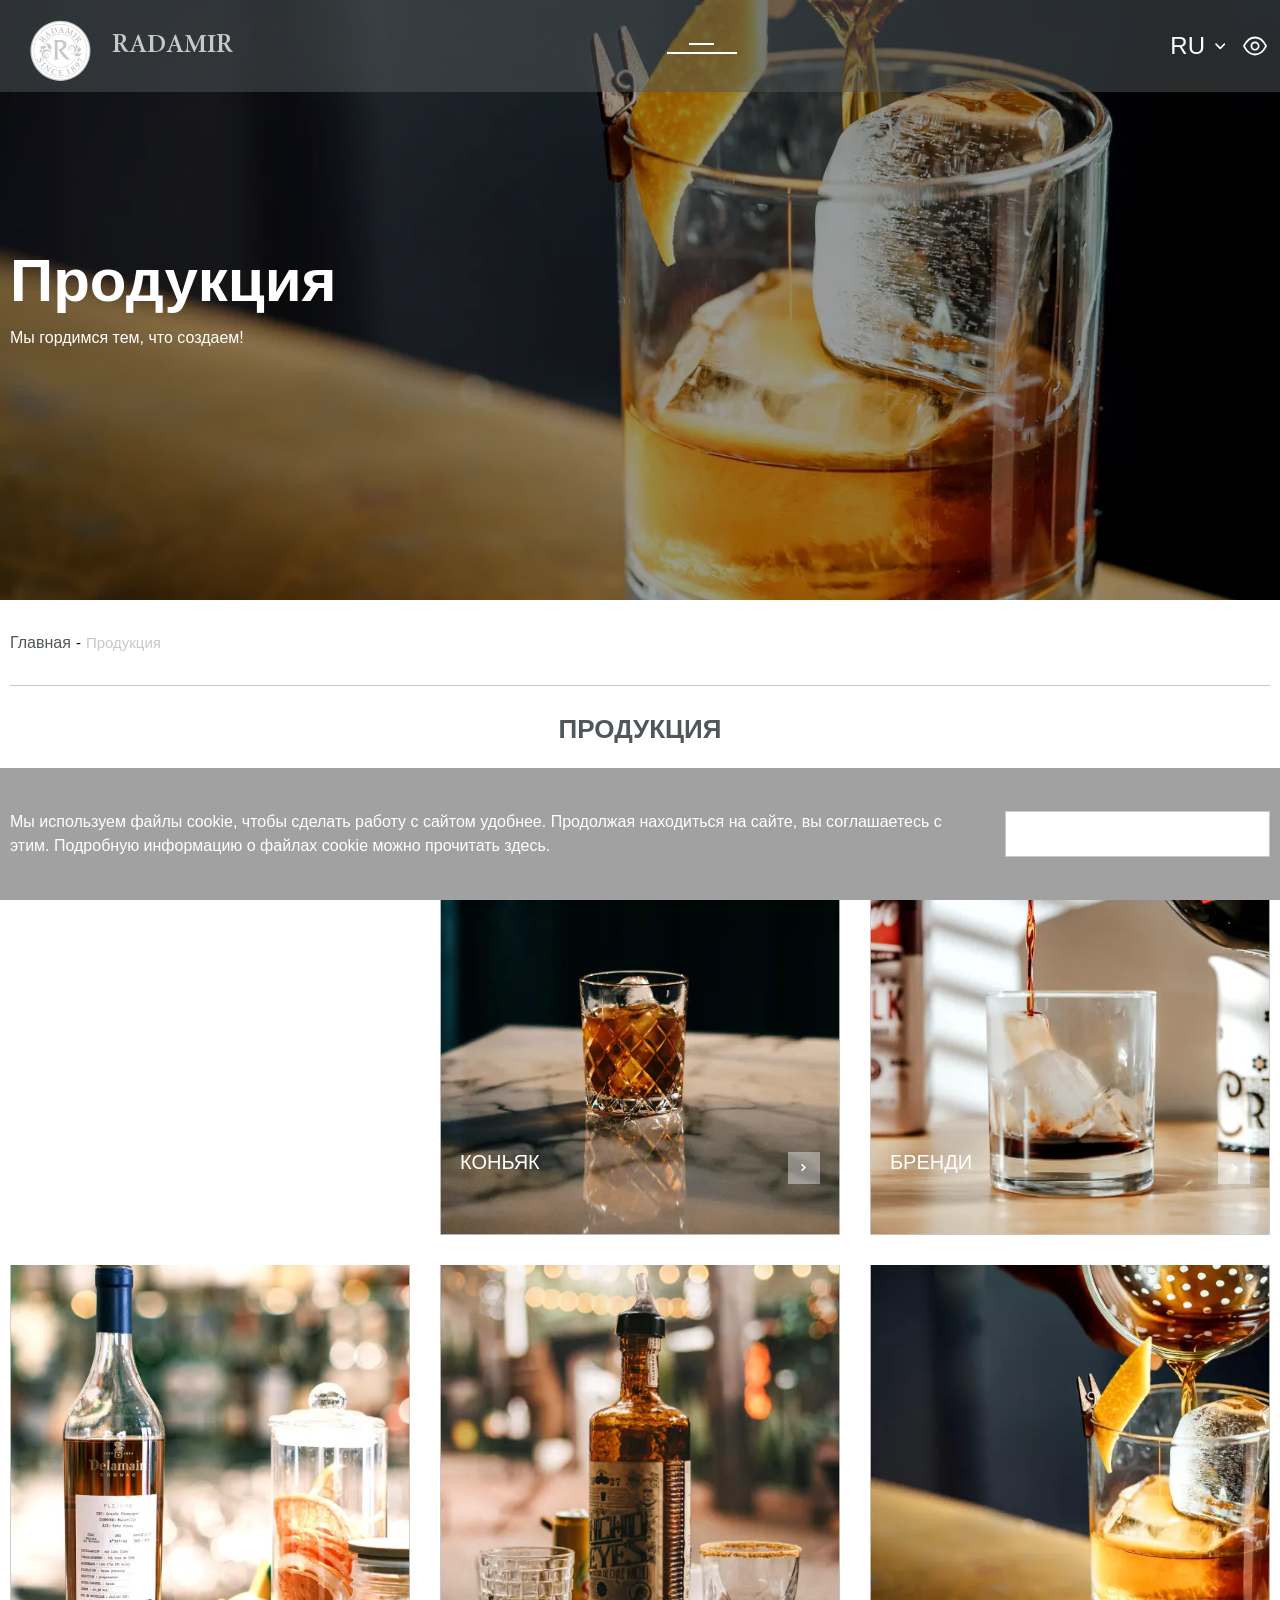
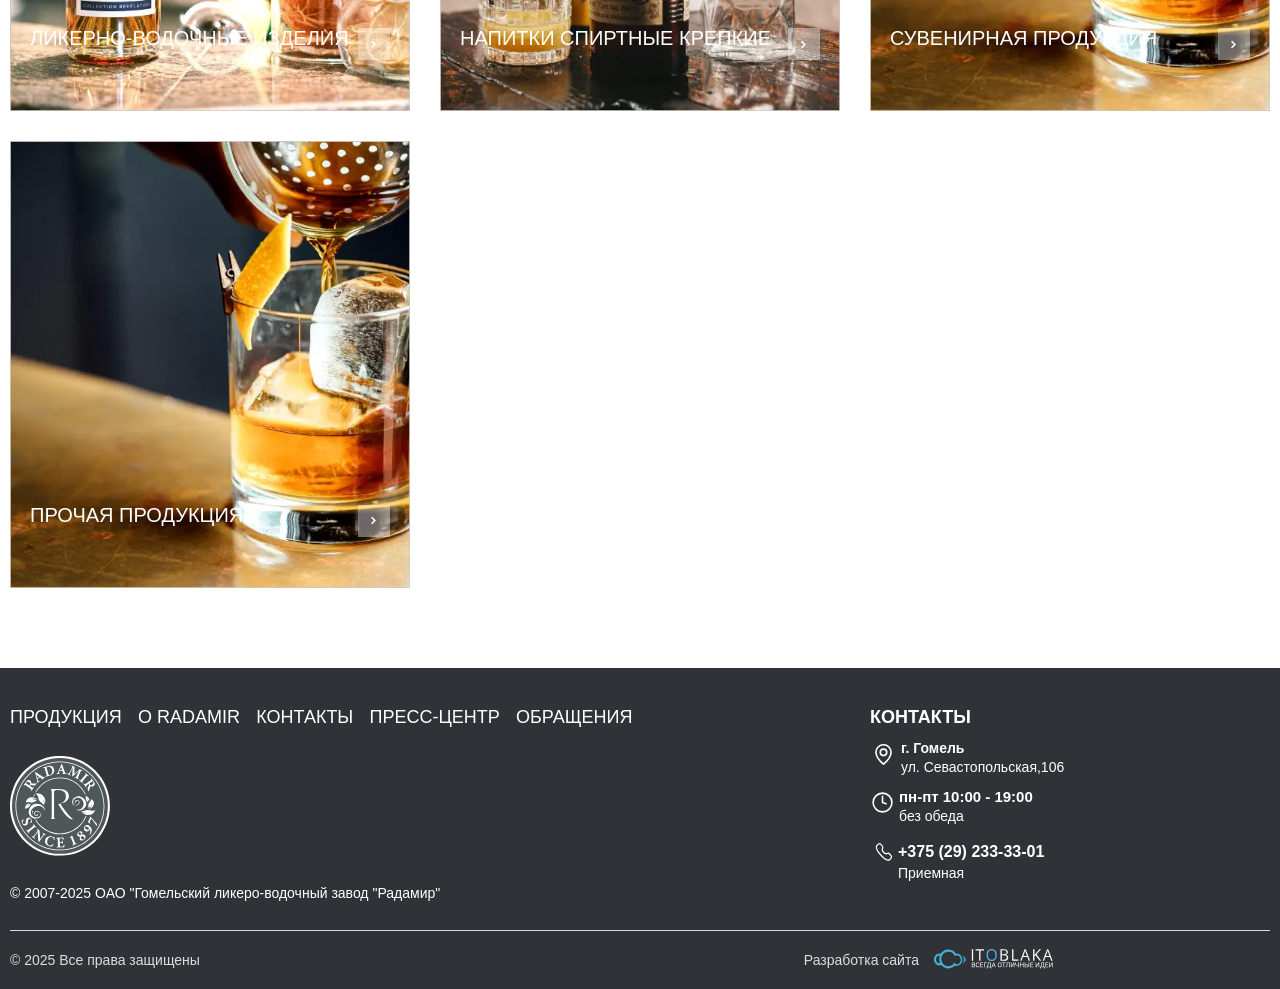
==== production.html @ 6dec623c "addd adadsdsd" ====
<!doctype html>
<html lang="ru">

<head>
	<meta charset="UTF-8">
	<meta name="viewport" content="width=device-width, initial-scale=1.0">
	<!-- favicon -->
	<link rel="apple-touch-icon" sizes="180x180" href="/apple-touch-icon.webp">
	<link rel="manifest" href="/site.webmanifest">
	<!-- <style>body{opacity: 0;}</style> -->
	<link rel="stylesheet" href="css/style.min.css?_v=20250123150027">
	<!-- SEO -->
	<meta name="description" content="">
	<meta name="keywords" content="">
	<meta property="og:type" content="website">
	<meta property="og:url" content="">
	<meta property="og:title" content="">
	<meta property="og:description" content="">
	<meta property="og:image" content="">
	<!-- robots -->
	<!-- <meta name="robots" content="index">
	<meta name="robots" content="index, nofollow">
	<meta name="robots" content="noindex">
	<meta name="robots" content="follow">
	<meta name="robots" content="nofollow">
	<meta name="robots" content="all">
	<meta name="googlebot" content="index">
	<meta name="yandex" content="noindex"> -->

	<title>ITOblaka</title>

</head>


<body>
	<div class="wrapper detail-page">
		<header class="header header_menu-left header_absolute" data-fixed>
			<div class="header__container">
				<div class="header__top">
					<div class="header__logo logo">
						<a class="logo__logo" href="#">
							<img src="img/svg/logo-white.svg" alt="logo">
						</a>
						<div class="logo__slogan">Radamir</div>
					</div>

					<div class="header__menu menu">
						<button type="button" class="menu__icon icon-menu">
							<span></span>
						</button>
					</div>

					<div class="header__control header-control">
						<div class="language">
							<div class="language__head">
								<div class="language__text">RU</div>
								<div class="language__icon">
									<svg>
										<use xlink:href="img/icons/icons.svg#arrowCircled"></use>
									</svg>
								</div>
							</div>
							<div class="language__body">
								<div class="language__list">
									<div class="language__item">
										<div class="language__flag flag_blr"></div>
										<button class="language__text">BY</button>
									</div>
									<div class="language__item">
										<div class="language__flag flag_eng"></div>
										<button class="language__text">ENG</button>
									</div>
								</div>
							</div>
						</div>

						<div class="eye">
							<button class="eye__icon">
								<svg>
									<use xlink:href="img/icons/icons.svg#eye"></use>
								</svg>
							</button>
						</div>
					</div>
				</div>
			</div>
		</header>


		<div class="detail-page__wrapper">
			<section class="preview">
				<div class="preview__bg">
					<img class='preview__img' src="img/generalBanner/generalBanner.webp" alt="page banner">
				</div>
				<div class="preview__container">
					<div class="preview__description">
						<div class="preview__title">
							<h1>Продукция</h1>
						</div>
						<div class="preview__text">
							Мы гордимся тем, что создаем!
						</div>
					</div>
				</div>
			</section>

			<div class="detail-page__container">
				<div class="bread">
					<ul class='bread__list'>
						<li class='bread__item'><a class='bread__link' href="#">Главная</a></li>
						<li class="bread__divider">-</li>
						<li class='bread__item'>Продукция </li>
					</ul>
				</div>
			</div>
		</div>

		<main class="detail-page__main main">
			<div class="main__container">
				<div class="main__inner">
					<!-- page-content -->
					<div class="main__content">
						<!-- Include content-->
						<div class="main__item">
							<section class="block directions">
								<div class="block__container">
									<div class="block__wrapper">
										<div class="block__inner">
											<div class="block__head">
												<h2 class="block__title">Продукция</h2>
												<div class="block__reference reference">
													<a href="#" class="reference__link">
														<p class="reference__text">Смотреть все</p>
														<div class="reference__img">
															<svg class="reference__svg">
																<use xlink:href="img/icons/icons.svg#menuArrow"></use>
															</svg>
														</div>
													</a>
												</div>
											</div>
											<div class="block__body">
												<div class="block__content">
													<!-- Изменяющийся контент -->
													<div class="directions__list">
														<!-- 1 -->
														<div class="directions__cell">
															<div class="directions__item">
																<a href="#" class='hover__link'></a>

																<div class="hover__bg">
																	<div class="hover__overlay"></div>
																	<img src="img/directions/artashat.webp.webp" alt="projects image">
																</div>

																<div class="hover__wrapper">
																	<div class="hover__title">ВОДКА</div>
																	<div class="hover__decorate decorate">
																		<svg class="decorate__svg">
																			<use xlink:href="img/icons/icons.svg#arrow"></use>
																		</svg>
																	</div>
																</div>
															</div>
														</div>
														<!-- 2 -->
														<div class="directions__cell">
															<div class="directions__item">
																<a href="#" class='hover__link'></a>

																<div class="hover__bg">
																	<div class="hover__overlay"></div>
																	<img src="img/directions/directions2.webp" alt="projects image">
																</div>

																<div class="hover__wrapper">
																	<div class="hover__title">КОНЬЯК</div>
																	<div class="hover__decorate decorate">
																		<svg class="decorate__svg">
																			<use xlink:href="img/icons/icons.svg#arrow"></use>
																		</svg>
																	</div>
																</div>
															</div>
														</div>
														<!-- 3 -->
														<div class="directions__cell">
															<div class="directions__item">
																<a href="#" class='hover__link'></a>

																<div class="hover__bg">
																	<div class="hover__overlay"></div>
																	<img src="img/directions/directions3.webp" alt="projects image">
																</div>

																<div class="hover__wrapper">
																	<div class="hover__title">БРЕНДИ</div>
																	<div class="hover__decorate decorate">
																		<svg class="decorate__svg">
																			<use xlink:href="img/icons/icons.svg#arrow"></use>
																		</svg>
																	</div>
																</div>
															</div>
														</div>
														<!-- 4 -->
														<div class="directions__cell">
															<div class="directions__item">
																<a href="#" class='hover__link'></a>

																<div class="hover__bg">
																	<div class="hover__overlay"></div>
																	<img src="img/directions/directions4.webp" alt="projects image">
																</div>

																<div class="hover__wrapper">
																	<div class="hover__title">Ликерно-водочные изделия</div>
																	<div class="hover__decorate decorate">
																		<svg class="decorate__svg">
																			<use xlink:href="img/icons/icons.svg#arrow"></use>
																		</svg>
																	</div>
																</div>
															</div>
														</div>
														<!-- 5 -->
														<div class="directions__cell">
															<div class="directions__item">
																<a href="#" class='hover__link'></a>

																<div class="hover__bg">
																	<div class="hover__overlay"></div>
																	<img src="img/directions/directions5.webp" alt="projects image">
																</div>

																<div class="hover__wrapper">
																	<div class="hover__title">НАПИТКИ СПИРТНЫЕ КРЕПКИЕ</div>
																	<div class="hover__decorate decorate">
																		<svg class="decorate__svg">
																			<use xlink:href="img/icons/icons.svg#arrow"></use>
																		</svg>
																	</div>
																</div>
															</div>
														</div>
														<!-- 6 -->
														<div class="directions__cell">
															<div class="directions__item">
																<a href="#" class='hover__link'></a>

																<div class="hover__bg">
																	<div class="hover__overlay"></div>
																	<img src="img/directions/directions6.webp" alt="projects image">
																</div>

																<div class="hover__wrapper">
																	<div class="hover__title">СУВЕНИРНАЯ ПРОДУКЦИЯ</div>
																	<div class="hover__decorate decorate">
																		<svg class="decorate__svg">
																			<use xlink:href="img/icons/icons.svg#arrow"></use>
																		</svg>
																	</div>
																</div>
															</div>
														</div>
														<!-- 7 -->
														<div class="directions__cell">
															<div class="directions__item">
																<a href="#" class='hover__link'></a>

																<div class="hover__bg">
																	<div class="hover__overlay"></div>
																	<img src="img/directions/directions7.webp" alt="projects image">
																</div>

																<div class="hover__wrapper">
																	<div class="hover__title">ПРОЧАЯ ПРОДУКЦИЯ</div>
																	<div class="hover__decorate decorate">
																		<svg class="decorate__svg">
																			<use xlink:href="img/icons/icons.svg#arrow"></use>
																		</svg>
																	</div>
																</div>
															</div>
														</div>
													</div>

												</div>
											</div>
										</div>

									</div>
								</div>
							</section>

						</div>
					</div>
				</div>
			</div>
		</main>

		<footer class="footer">
			<div class="footer__container">
				<div class="footer__content">
					<div class="footer__top footer-top">
						<div class="footer-top__left footer-left">
							<div class="footer-left__navigation">
								<ul class="navigation__list">
									<li class="navigation__item">
										<a href="#" class="navigation__link">ПРОДУКЦИЯ</a>
									</li>
									<li class="navigation__item">
										<a href="#" class="navigation__link">О RADAMIR</a>
									</li>
									<li class="navigation__item">
										<a href="#" class="navigation__link">КОНТАКТЫ</a>
									</li>
									<li class="navigation__item">
										<a href="#" class="navigation__link">ПРЕСС-ЦЕНТР</a>
									</li>
									<li class="navigation__item">
										<a href="#" class="navigation__link">ОБРАЩЕНИЯ</a>
									</li>
								</ul>
							</div>
							<div class="footer-left__logo">
								<div class="logo">
									<a class="logo__logo" href="#">
										<img src="img/svg/logo-footer.svg" alt="logo">
									</a>
								</div>
							</div>
							<div class="footer-left__description">
								© 2007-2025 ОАО "Гомельский ликеро-водочный завод "Радамир"
							</div>
						</div>
						<div class="footer-top__right footer-right">
							<div class="footer-right__title">КОНТАКТЫ</div>
							<div class="address">
								<div class="address__svg icon-wrap">
									<svg class="svg-location">
										<use xlink:href="img/icons/icons.svg#location"></use>
									</svg>
								</div>
								<div class="address__wrapper">
									<div class="address__city">г. Гомель</div>
									<div class="address__street">
										ул. Севастопольская,106
									</div>
								</div>
							</div>
							<div class=" mode">
								<div class="mode__svg icon-wrap">
									<svg class="svg-time">
										<use xlink:href="img/icons/icons.svg#time"></use>
									</svg>
								</div>
								<div class="mode__wrapper">
									<div class="mode__time">пн-пт 10:00 - 19:00</div>
									<div class="mode__regime">без обеда</div>
								</div>
							</div>
							<div class="contacts">
								<div class="contacts__block">
									<!-- phone -->
									<div class="contacts-phone">
										<div class="contacts-phone__wrapper">
											<div class="contacts-phone__svg">
												<svg class="svg-phone">
													<use xlink:href="img/icons/icons.svg#phone"></use>
												</svg>
											</div>
											<a href="tel:+375292333301" class="contacts-phone__link">+375 (29) 233-33-01</a>
										</div>
										<div class="contacts-phone__text">
											Приемная
										</div>
									</div>

								</div>
							</div>
						</div>
					</div>
					<div class="footer__bottom footer-bottom">
						<div class="footer-bottom__content">
							<div class="footer-bottom__copyright">© 2025 Все права защищены</div>

							<div class="footer-bottom__made made">
								<div class="made__text">Разработка сайта</div>
								<a href="#" class="made__logo">
									<img src="img/svg/logoOblaka.svg" alt="made by ITOblaka">
								</a>
							</div>
						</div>
					</div>
				</div>
			</div>
		</footer>

	</div>

	<div class="cookie-plank ">
		<!-- cookie-plank_alternative для второго варианта куки -->
		<div class="cookie-plank__container">
			<div class="cookie-plank__content">
				<div class="cookie-plank__text text_general">
					Мы используем файлы cookie, чтобы сделать работу с сайтом удобнее. Продолжая находиться на сайте, вы соглашаетесь с этим. Подробную
					информацию о файлах cookie можно прочитать здесь.
				</div>
				<div class="cookie-plank__button">
					<button class="button button_width button_width-inverse" data-cookieBtn>
						Принять
					</button>
				</div>
			</div>
		</div>
	</div>

	<div class="aside-menu">
		<div class="aside-menu__overlay"></div>
		<div class="aside-menu__content scroll-vertical">
			<div class="aside-menu__buttons">
				<div class="logo">
					<a class="logo__logo" href="#">
						<img src="img/svg/logo-white.svg" alt="logo">
						<div class="logo__slogan">Radamir</div>
					</a>
				</div>
				<button class="aside-menu__close" type="button">
					<svg class="svg-arrow-close">
						<use xlink:href="img/icons/icons.svg#close"></use>
					</svg>
				</button>
			</div>
			<nav class="aside-menu__body">
				<ul class="aside-menu__list">
					<!-- about -->
					<li class="aside-menu__item">
						<a href="#" class="aside-menu__link">ПРОДУКЦИЯ</a>
						<div class="aside-menu__svg">
							<svg class="svg-arrow-down">
								<use xlink:href="img/icons/icons.svg#menuArrow"></use>
							</svg>
						</div>

						<div class="aside-menu__drop">
							<div class="aside-menu__body scroll-vertical">
								<!-- button -->
								<button class="mobile-back" type="button">
									<svg class="svg-arrow-back">
										<use xlink:href="img/icons/icons.svg#arrow"></use>
									</svg>
									<span>Назад</span>
								</button>
								<!-- title -->
								<div class="aside-menu__title">
									<a href="#">Каталог</a>
								</div>
								<!-- list -->
								<ul class="aside-menu__list">
									<li class="aside-menu__item">
										<a href="#" class="aside-menu__link">Создание сайтов</a>
									</li>
									<li class="aside-menu__item">
										<a href="#" class="aside-menu__link">Разработка интернет-магазинов</a>
									</li>
									<li class="aside-menu__item">
										<a href="#" class="aside-menu__link">Создание корпоративных сайтов</a>
									</li>
									<li class="aside-menu__item">
										<a href="#" class="aside-menu__link">Создание Landing page</a>
									</li>
									<li class="aside-menu__item">
										<a href="#" class="aside-menu__link">
											Разработка сайтов визиток - максимальное количество
										</a>
									</li>
									<li class="aside-menu__item">
										<a href="#" class="aside-menu__link">Реклама и продвижение</a>
										<div class="aside-menu__svg">
											<svg class="svg-arrow-down">
												<use xlink:href="img/icons/icons.svg#menuArrow"></use>
											</svg>
										</div>
										<!-- drop -->
										<div class="aside-menu__drop">
											<div class="aside-menu__body scroll-vertical">
												<!-- button -->
												<button class="mobile-back" type="button">
													<svg class="svg-arrow-back">
														<use xlink:href="img/icons/icons.svg#arrow"></use>
													</svg>
													<span>Назад</span>
												</button>
												<!-- title -->
												<div class="aside-menu__title">
													<a href="#">Реклама и продвижение</a>
												</div>
												<!-- list -->
												<ul class="aside-menu__list">
													<li class="aside-menu__item">
														<a href="#" class="aside-menu__link">Создание сайтов</a>
													</li>
													<li class="aside-menu__item">
														<a href="#" class="aside-menu__link">Разработка интернет-магазинов</a>
													</li>
													<li class="aside-menu__item">
														<a href="#" class="aside-menu__link">Создание корпоративных сайтов</a>
													</li>
													<li class="aside-menu__item">
														<a href="#" class="aside-menu__link">Создание Landing page</a>
													</li>
													<li class="aside-menu__item">
														<a href="#" class="aside-menu__link">
															Разработка сайтов визиток - максимальное количество
														</a>
													</li>
												</ul>
											</div>
										</div>
									</li>
								</ul>
							</div>
						</div>
					</li>
					<!-- service -->
					<li class="aside-menu__item">
						<a href="#" class="aside-menu__link">О RADAMIR</a>
						<div class="aside-menu__svg">
							<svg class="svg-arrow-down">
								<use xlink:href="img/icons/icons.svg#menuArrow"></use>
							</svg>
						</div>
						<div class="aside-menu__drop">
							<div class="aside-menu__body scroll-vertical">
								<!-- button -->
								<button class="mobile-back" type="button">
									<svg class="svg-arrow-back">
										<use xlink:href="img/icons/icons.svg#arrow"></use>
									</svg>
									<span>Назад</span>
								</button>
								<!-- title -->
								<div class="aside-menu__title">
									<a href="#">Каталог</a>
								</div>
								<!-- list -->
								<ul class="aside-menu__list">
									<li class="aside-menu__item">
										<a href="#" class="aside-menu__link">Создание сайтов</a>
									</li>
									<li class="aside-menu__item">
										<a href="#" class="aside-menu__link">Разработка интернет-магазинов</a>
									</li>
									<li class="aside-menu__item">
										<a href="#" class="aside-menu__link">Создание корпоративных сайтов</a>
									</li>
									<li class="aside-menu__item">
										<a href="#" class="aside-menu__link">Создание Landing page</a>
									</li>
									<li class="aside-menu__item">
										<a href="#" class="aside-menu__link">
											Разработка сайтов визиток - максимальное количество
										</a>
									</li>
									<li class="aside-menu__item">
										<a href="#" class="aside-menu__link">Реклама и продвижение</a>
										<div class="aside-menu__svg">
											<svg class="svg-arrow-down">
												<use xlink:href="img/icons/icons.svg#menuArrow"></use>
											</svg>
										</div>
										<!-- drop -->
										<div class="aside-menu__drop">
											<div class="aside-menu__body scroll-vertical">
												<!-- button -->
												<button class="mobile-back" type="button">
													<svg class="svg-arrow-back">
														<use xlink:href="img/icons/icons.svg#arrow"></use>
													</svg>
													<span>Назад</span>
												</button>
												<!-- title -->
												<div class="aside-menu__title">
													<a href="#">Реклама и продвижение</a>
												</div>
												<!-- list -->
												<ul class="aside-menu__list">
													<li class="aside-menu__item">
														<a href="#" class="aside-menu__link">Создание сайтов</a>
													</li>
													<li class="aside-menu__item">
														<a href="#" class="aside-menu__link">Разработка интернет-магазинов</a>
													</li>
													<li class="aside-menu__item">
														<a href="#" class="aside-menu__link">Создание корпоративных сайтов</a>
													</li>
													<li class="aside-menu__item">
														<a href="#" class="aside-menu__link">Создание Landing page</a>
													</li>
													<li class="aside-menu__item">
														<a href="#" class="aside-menu__link">
															Разработка сайтов визиток - максимальное количество
														</a>
													</li>
												</ul>
											</div>
										</div>
									</li>
								</ul>
							</div>
						</div>
					</li>
					<!-- catalog -->
					<li class="aside-menu__item">
						<a href="#" class="aside-menu__link">КОНТАКТЫ</a>
						<div class="aside-menu__svg">
							<svg class="svg-arrow-down">
								<use xlink:href="img/icons/icons.svg#menuArrow"></use>
							</svg>
						</div>
						<div class="aside-menu__drop">
							<div class="aside-menu__body scroll-vertical">
								<!-- button -->
								<button class="mobile-back" type="button">
									<svg class="svg-arrow-back">
										<use xlink:href="img/icons/icons.svg#arrow"></use>
									</svg>
									<span>Назад</span>
								</button>
								<!-- title -->
								<div class="aside-menu__title">
									<a href="#">Каталог</a>
								</div>
								<!-- list -->
								<ul class="aside-menu__list">
									<li class="aside-menu__item">
										<a href="#" class="aside-menu__link">Создание сайтов</a>
									</li>
									<li class="aside-menu__item">
										<a href="#" class="aside-menu__link">Разработка интернет-магазинов</a>
									</li>
									<li class="aside-menu__item">
										<a href="#" class="aside-menu__link">Создание корпоративных сайтов</a>
									</li>
									<li class="aside-menu__item">
										<a href="#" class="aside-menu__link">Создание Landing page</a>
									</li>
									<li class="aside-menu__item">
										<a href="#" class="aside-menu__link">
											Разработка сайтов визиток - максимальное количество
										</a>
									</li>
									<li class="aside-menu__item">
										<a href="#" class="aside-menu__link">Реклама и продвижение</a>
										<div class="aside-menu__svg">
											<svg class="svg-arrow-down">
												<use xlink:href="img/icons/icons.svg#menuArrow"></use>
											</svg>
										</div>
										<!-- drop -->
										<div class="aside-menu__drop">
											<div class="aside-menu__body scroll-vertical">
												<!-- button -->
												<button class="mobile-back" type="button">
													<svg class="svg-arrow-back">
														<use xlink:href="img/icons/icons.svg#arrow"></use>
													</svg>
													<span>Назад</span>
												</button>
												<!-- title -->
												<div class="aside-menu__title">
													<a href="#">Реклама и продвижение</a>
												</div>
												<!-- list -->
												<ul class="aside-menu__list">
													<li class="aside-menu__item">
														<a href="#" class="aside-menu__link">Создание сайтов</a>
													</li>
													<li class="aside-menu__item">
														<a href="#" class="aside-menu__link">Разработка интернет-магазинов</a>
													</li>
													<li class="aside-menu__item">
														<a href="#" class="aside-menu__link">Создание корпоративных сайтов</a>
													</li>
													<li class="aside-menu__item">
														<a href="#" class="aside-menu__link">Создание Landing page</a>
													</li>
													<li class="aside-menu__item">
														<a href="#" class="aside-menu__link">
															Разработка сайтов визиток - максимальное количество
														</a>
													</li>
												</ul>
											</div>
										</div>
									</li>
								</ul>
							</div>
						</div>
					</li>
					<!-- 4 -->
					<li class="aside-menu__item">
						<a href="#" class="aside-menu__link">ПРЕСС-ЦЕНТР</a>
					</li>
					<!-- 5 -->
					<li class="aside-menu__item">
						<a href="#" class="aside-menu__link">обращения</a>
					</li>

				</ul>
			</nav>
			<div class="header-control">
				<div class="language">
					<div class="language__head">
						<div class="language__text">RU</div>
						<div class="language__icon">
							<svg>
								<use xlink:href="img/icons/icons.svg#arrowCircled"></use>
							</svg>
						</div>
					</div>
					<div class="language__body">
						<div class="language__list">
							<div class="language__item">
								<div class="language__flag flag_blr"></div>
								<button class="language__text">BY</button>
							</div>
							<div class="language__item">
								<div class="language__flag flag_eng"></div>
								<button class="language__text">ENG</button>
							</div>
						</div>
					</div>
				</div>

				<div class="eye">
					<button class="eye__icon">
						<svg>
							<use xlink:href="img/icons/icons.svg#eye"></use>
						</svg>
					</button>
				</div>
			</div>
		</div>
	</div>

	<div class="overlay"></div>

	<div class="dialogs">
		<!-- call popup -->
		<div id="call" aria-hidden="true" class="popup">
			<div class="popup__wrapper">

				<div class="popup__content">
					<!-- button -->
					<div class="popup__buttons">
						<button data-back type="button" class="popup__back">
							<svg class="svg-arrow-back">
								<use xlink:href="img/icons/icons.svg#arrow-back"></use>
							</svg>
						</button>
						<button data-close type="button" class="popup__close">
							<svg class="svg-arrow-close">
								<use xlink:href="img/icons/icons.svg#close"></use>
							</svg>
						</button>
					</div>
					<!-- title -->
					<div class="popup__text">
						<div class="popup__title">
							Заказать звонок
						</div>
					</div>
					<!-- body -->
					<div class="popup__body">
						<form class="form" data-form>
							<!-- Заголовок -->
							<div class="form__title" data-formTitle hidden>
								Заказать звонок
							</div>
							<!-- Подзаголовок -->
							<div class="form__text">
								Оставьте вашу заявку! Наши менеджеры свяжутся с вами в течение 20 минут!
							</div>
							<!-- Список полей -->
							<div class="form__list">
								<!-- Имя -->
								<div class="form__cell" data-formData>
									<label class="form__label" for='name-call'>Ваше имя*</label>
									<input class="form__input" id='name-call' type="text" required data-required data-validate placeholder="Ваше имя">
								</div>
								<!-- Телефон -->
								<div class="form__cell" data-formData>
									<label class="form__label" for='phone-call'>Телефон*</label>
									<input type="text" class="form__input" id='phone-call' data-required='phone' data-validate required placeholder="+375 (00) 000-00-00">
								</div>
							</div>

							<!-- Checkbox -->
							<div class="checkbox" data-formCheckbox>
								<label for="check-call" class="checkbox__label">
									<span class="checkbox__svg">
										<svg class="checked-svg">
											<use xlink:href="img/icons/icons.svg#checked"></use>
										</svg>
									</span>
									<input type="checkbox" id="check-call" class="checkbox__input" data-required data-validate>
								</label>
								<div class="checkbox__text">
									я согласен(а) на
									<a href="#" class="checkbox__link">обработку персональных данных.</a><br>
									Наш сайт защищен с помощью reCAPTCHA и соответствует
									<a class="checkbox__link" rel="nofollow" href="https://policies.google.com/privacy" target="_blank">Политике
										конфиденциальности</a>
									и <a class="checkbox__link" rel="nofollow" href="https://policies.google.com/terms" target="_blank">Условиям
										использования</a>
									Google.
								</div>
							</div>
							<!-- Button -->
							<div class="form__button" data-formBtn>
								<button disabled type="submit" class="button button_colored button_width">
									Отправить
								</button>
							</div>
						</form>
					</div>
				</div>
			</div>
		</div>

		<!-- service popup -->
		<div id="service" aria-hidden="true" class="popup">
			<div class="popup__wrapper">
				<div class="popup__content">
					<!-- button -->
					<div class="popup__buttons">
						<button data-back type="button" class="popup__back">
							<svg class="svg-arrow-back">
								<use xlink:href="img/icons/icons.svg#arrow-back"></use>
							</svg>
						</button>
						<button data-close type="button" class="popup__close">
							<svg class="svg-arrow-close">
								<use xlink:href="img/icons/icons.svg#close"></use>
							</svg>
						</button>
					</div>
					<!-- title -->

					<div class="popup__text">
						<div class="popup__title">Выбрать услугу</div>

					</div>
					<!-- body -->
					<div class="popup__body">
						<form class="form" data-form>
							<!-- Заголовок -->
							<div class="form__title" data-formTitle hidden>
								Выбрать услугу
							</div>
							<!-- Подзаголовок -->
							<div class="form__text">
								Отправьте заявку и через 10 минут мы свяжемся с вами
							</div>
							<!-- Список полей -->
							<div class="form__list">
								<!-- Имя -->
								<div class="form__cell" data-formData>
									<label class="form__label" for="name-service">Ваше имя*</label>
									<input class="form__input" type="text" name="name" id="name-service" data-required data-validate required placeholder="Ваше имя">
								</div>
								<!-- Телефон -->
								<div class="form__cell" data-formData>
									<label class="form__label" for="phone-service">Ваш телефон*</label>
									<input name="phone" id="phone-service" type="tel" class="form__input" data-required='phone' data-validate required placeholder="+375 (00) 000-00-00">
								</div>
								<!-- Select -->
								<div class="form__cell" data-formSelect>
									<label class="form__label" for="select-service">Выбрать услугу*</label>
									<div class="select">
										<div class="select__svg">
											<svg class="svg-arrow-down">
												<use xlink:href="img/icons/icons.svg#menuArrow"></use>
											</svg>
										</div>
										<select class="select__form" name="form-select" id="select-service" required>
											<option value="" hidden>Выберите нужную услугу</option>
											<option value="1">Услуга 1</option>
											<option value="2">Услуга 2</option>
											<option value="3">Услуга 3</option>
										</select>
									</div>
								</div>
							</div>

							<!-- Checkbox -->
							<div class="form__cell checkbox" data-formCheckbox>
								<label for="check-service" class="checkbox__label">
									<span class="checkbox__svg">
										<svg class="checked-svg">
											<use xlink:href="img/icons/icons.svg#checked"></use>
										</svg>
									</span>
									<input type="checkbox" id="check-service" class="checkbox__input" data-required data-validate>
								</label>
								<div class="checkbox__text">
									я согласен(а) на
									<a href="#" class="checkbox__link">обработку персональных данных.</a><br>
									Наш сайт защищен с помощью reCAPTCHA и соответствует
									<a class="checkbox__link" rel="nofollow" href="https://policies.google.com/privacy" target="_blank">Политике
										конфиденциальности</a>

									и <a class="checkbox__link" rel="nofollow" href="https://policies.google.com/terms" target="_blank">Условиям
										использования</a>
									Google.
								</div>
							</div>
							<!-- Button -->
							<div class="form__button" data-formBtn>
								<button disabled="" type="submit" class="button button_colored button_width">
									Выбрать
								</button>
							</div>
						</form>
					</div>
				</div>
			</div>
		</div>

		<div id="product" aria-hidden="true" class="popup">
			<div class="popup__wrapper">
				<div class="popup__content">
					<!-- button -->
					<div class="popup__buttons">
						<button data-back type="button" class="popup__back">
							<svg class="svg-arrow-back">
								<use xlink:href="img/icons/icons.svg#arrow-back"></use>
							</svg>
						</button>
						<button data-close type="button" class="popup__close">
							<svg class="svg-arrow-close">
								<use xlink:href="img/icons/icons.svg#close"></use>
							</svg>
						</button>
					</div>
					<!-- title -->

					<div class="popup__text">
						<div class="popup__title">Купить в 1 клик</div>
					</div>
					<!-- body -->
					<div class="popup__body">
						<form class="form" data-form>
							<!-- Заголовок -->
							<div class="form__title" data-formTitle hidden>
								Выбрать услугу
							</div>
							<!-- Подзаголовок -->
							<div class="form__text">
								Заполните форму и мы свяжемся с вами в течение 20 минут.
							</div>
							<!-- Список полей -->
							<div class="form__list">
								<!-- Имя -->
								<div class="form__cell" data-formData>
									<label class="form__label" for="name-product">Ваше имя*</label>
									<input class="form__input" type="text" name="name" id="name-product" data-required data-validate required placeholder="Ваше имя">
								</div>
								<!-- Телефон -->
								<div class="form__cell" data-formData>
									<label class="form__label" for="phone-product">Ваш телефон*</label>
									<input name="phone" id="phone-product" type="tel" class="form__input" data-required='phone' data-validate required placeholder="+375 (00) 000-00-00">
								</div>
								<!-- Select -->
								<div class="form__cell" data-formSelect>
									<label class="form__label" for="select-product">Товар*</label>
									<div class="select">
										<div class="select__svg">
											<svg class="svg-arrow-down">
												<use xlink:href="img/icons/icons.svg#menuArrow"></use>
											</svg>
										</div>
										<select class="select__form" name="form-select" id="select-product" required>
											<option value="" hidden>Выберите нужный товар</option>
											<option value="1">Товар 1</option>
											<option value="2">Товар 2</option>
											<option value="3">Товар 3</option>
										</select>
									</div>
								</div>
							</div>

							<!-- Checkbox -->
							<div class="form__cell checkbox" data-formCheckbox>
								<label for="check-product" class="checkbox__label">
									<span class="checkbox__svg">
										<svg class="checked-svg">
											<use xlink:href="img/icons/icons.svg#checked"></use>
										</svg>
									</span>
									<input type="checkbox" id="check-product" class="checkbox__input" data-required data-validate>
								</label>
								<div class="checkbox__text">
									я согласен(а) на
									<a href="#" class="checkbox__link">обработку персональных данных.</a><br>
									Наш сайт защищен с помощью reCAPTCHA и соответствует
									<a class="checkbox__link" rel="nofollow" href="https://policies.google.com/privacy" target="_blank">Политике
										конфиденциальности</a>

									и <a class="checkbox__link" rel="nofollow" href="https://policies.google.com/terms" target="_blank">Условиям
										использования</a>
									Google.
								</div>
							</div>
							<!-- Button -->
							<div class="form__button" data-formBtn>
								<button disabled="" type="submit" class="button button_colored button_width">
									Выбрать
								</button>
							</div>
						</form>
					</div>
				</div>
			</div>
		</div>

		<!-- message popup -->
		<div id="message" aria-hidden="true" class="popup">
			<div class="popup__wrapper">
				<div class="popup__content">
					<!-- button -->
					<div class="popup__buttons">
						<button data-back type="button" class="popup__back">
							<svg class="svg-arrow-back">
								<use xlink:href="img/icons/icons.svg#arrow-back"></use>
							</svg>
						</button>
						<button data-close type="button" class="popup__close">
							<svg class="svg-arrow-close">
								<use xlink:href="img/icons/icons.svg#close"></use>
							</svg>
						</button>
					</div>
					<!-- title -->
					<div class="popup__text">
						<div class="popup__title">Задать вопрос</div>
					</div>

					<!-- body -->
					<div class="popup__body">
						<form class="form" data-form>
							<!-- Заголовок -->
							<div class="form__title" data-formTitle hidden>
								Задать вопрос
							</div>
							<!-- Подзаголовок -->
							<div class="form__text">
								Отправьте нам свой вопрос и мы ответим Вам, в кратчайшие сроки.
							</div>
							<!-- Список полей -->
							<div class="form__list">
								<!-- Имя -->
								<div class="form__cell" data-formData>
									<label class="form__label" for="name-message">Ваше имя*</label>
									<input class="form__input" type="text" name="name" id="name-message" data-required data-validate required placeholder="Ваше имя">
								</div>
								<!-- Телефон -->
								<div class="form__cell" data-formData>
									<label class="form__label" for="phone-message">Ваш телефон*</label>
									<input name="phone" id="phone-message" type="tel" class="form__input" data-required='phone' data-validate required="" placeholder="+375 (00) 000-00-00">
								</div>
								<!-- Email -->
								<div class="form__cell" data-formData>
									<label for="emeil-message">Ваш e-mail*</label>
									<input name="email" id="emeil-message" type="email" class="form__input" data-required='email' data-validate required placeholder="example@mail.org">
								</div>
								<!-- textarea -->
								<div class="form__cell" data-textArea>
									<label for='textarea-message'>Текст сообщения</label>
									<textarea rows="5" spellcheck="true" id="textarea-message" required></textarea>
								</div>
							</div>

							<!-- Checkbox -->
							<div class="form__cell checkbox" data-formCheckbox>
								<label for="check-message" class="checkbox__label">
									<span class="checkbox__svg">
										<svg class="checked-svg">
											<use xlink:href="img/icons/icons.svg#checked"></use>
										</svg>
									</span>
									<input type="checkbox" id="check-message" class="checkbox__input" data-required data-validate>
								</label>
								<div class="checkbox__text">
									я согласен(а) на
									<a href="#" class="checkbox__link">обработку персональных данных.</a><br>
									Наш сайт защищен с помощью reCAPTCHA и соответствует
									<a class="checkbox__link" rel="nofollow" href="https://policies.google.com/privacy" target="_blank">Политике
										конфиденциальности</a>

									и <a class="checkbox__link" rel="nofollow" href="https://policies.google.com/terms" target="_blank">Условиям
										использования</a>
									Google.
								</div>
							</div>
							<!-- Button -->
							<div class="form__button" data-formBtn>
								<button disabled type="submit" class="button button_colored button_width">
									Отправить
								</button>
							</div>
						</form>
					</div>
				</div>
			</div>
		</div>

		<!-- resume popup -->
		<div id="resume" aria-hidden="true" class="popup">
			<div class="popup__wrapper">
				<div class="popup__content">
					<!-- button -->
					<div class="popup__buttons">
						<button data-back type="button" class="popup__back">
							<svg class="svg-arrow-back">
								<use xlink:href="img/icons/icons.svg#arrow-back"></use>
							</svg>
						</button>
						<button data-close type="button" class="popup__close">
							<svg class="svg-arrow-close">
								<use xlink:href="img/icons/icons.svg#close"></use>
							</svg>
						</button>
					</div>
					<!-- title -->
					<div class="popup__text">
						<div class="popup__title">Отправить резюме</div>
					</div>
					<!-- body -->
					<div class="popup__body">
						<form class="form" data-form>
							<!-- Заголовок -->
							<div class="form__title" data-formTitle hidden>
								Отправить резюме
							</div>

							<!-- Список полей -->
							<div class="form__list">
								<!-- Имя -->
								<div class="form__cell" data-formData>
									<label class="form__label" for="name-resume">Ваше имя и фамилия*</label>
									<input class="form__input" type="text" name="name" id="name-resume" data-required data-validate required placeholder="Ваше имя">
								</div>
								<!-- Должность  -->
								<div class="form__cell" data-formData>
									<label class="form__label" for="position-resume">Желаемая должность*</label>
									<input class="form__input" type="text" name="name" id="position-resume" data-required data-validate required placeholder="Frontend Developer">
								</div>
								<!-- Резюме -->
								<div class="form__cell" data-formFile>
									<label for='file-resume'>Ваше резюме</label>
									<input type="file" name="file" id="file-resume" class="upload" data-required data-validate required>
									<div class="upload__wrapper">
										<button type="button" class="upload__button">
											<svg class='upload__svg'>
												<use xlink:href="img/icons/icons.svg#clip"></use>
											</svg>
											Прикрепить файл
											<span class="upload__name"></span>
										</button>
									</div>
								</div>
								<!-- Email -->
								<div class="form__cell" data-formData>
									<label for="emeil-resume">Ваш e-mail*</label>
									<input name="email" id="emeil-resume" type="email" class="form__input" data-required='email' data-validate required placeholder="example@mail.org">
								</div>
								<!-- Телефон -->
								<div class="form__cell" data-formData>
									<label class="form__label" for="phone-resume">Ваш телефон*</label>
									<input name="phone" id="phone-resume" type="tel" class="form__input" data-required='phone' data-validate required placeholder="+375 (00) 000-00-00">
								</div>

								<!-- textarea -->
								<div class="form__cell" data-textArea>
									<label for='textarea-resume'>Сопроводительное письмо</label>
									<textarea rows="5" spellcheck="true" id="textarea-resume" required></textarea>
								</div>
							</div>

							<!-- Checkbox -->
							<div class="form__cell checkbox" data-formCheckbox>
								<label for="check-resume" class="checkbox__label">
									<span class="checkbox__svg">
										<svg class="checked-svg">
											<use xlink:href="img/icons/icons.svg#checked"></use>
										</svg>
									</span>
									<input type="checkbox" id="check-resume" class="checkbox__input" data-required data-validate>
								</label>
								<div class="checkbox__text">
									я согласен(а) на
									<a href="#" class="checkbox__link">обработку персональных данных.</a><br>
									Наш сайт защищен с помощью reCAPTCHA и соответствует
									<a class="checkbox__link" rel="nofollow" href="https://policies.google.com/privacy" target="_blank">Политике
										конфиденциальности</a>

									и <a class="checkbox__link" rel="nofollow" href="https://policies.google.com/terms" target="_blank">Условиям
										использования</a>
									Google.
								</div>
							</div>
							<!-- Button -->
							<div class="form__button" data-formBtn>
								<button disabled type="submit" class="button button_colored button_width">
									Отправить
								</button>
							</div>
						</form>
					</div>
				</div>
			</div>
		</div>

		<!-- current resume popup -->
		<div id="current-resume" aria-hidden="true" class="popup">
			<div class="popup__wrapper">
				<div class="popup__content">
					<!-- button -->
					<div class="popup__buttons">
						<button data-back type="button" class="popup__back">
							<svg class="svg-arrow-back">
								<use xlink:href="img/icons/icons.svg#arrow-back"></use>
							</svg>
						</button>
						<button data-close type="button" class="popup__close">
							<svg class="svg-arrow-close">
								<use xlink:href="img/icons/icons.svg#close"></use>
							</svg>
						</button>
					</div>
					<!-- title -->
					<div class="popup__text">
						<div class="popup__title">Отправить резюме</div>
					</div>
					<!-- body -->
					<div class="popup__body">
						<form class="form" data-form>
							<!-- Заголовок -->
							<div class="form__title" data-formTitle hidden>
								Отправить резюме
							</div>

							<!-- Список полей -->
							<div class="form__list">
								<!-- Имя -->
								<div class="form__cell" data-formData>
									<label class="form__label" for="name-current-resume">Ваше имя и фамилия*</label>
									<input class="form__input" type="text" name="name" id="name-current-resume" data-required data-validate required placeholder="Ваше имя">
								</div>
								<!-- Должность  -->
								<div class="form__cell" data-formData>
									<label class="form__label" for="position-current-resume">Должность</label>
									<input class="form__input" type="text" name="position" id="position-current-resume" required placeholder="Frontend Developer">
								</div>
								<!-- Резюме -->
								<div class="form__cell" data-formFile>
									<label for='file-current-resume'>Ваше резюме</label>
									<input type="file" name="file" id="file-current-resume" class="upload" required>
									<div class="upload__wrapper">
										<button type="button" class="upload__button">
											<svg class='upload__svg'>
												<use xlink:href="img/icons/icons.svg#clip"></use>
											</svg>
											Прикрепить файл
											<span class="upload__name"></span>
										</button>
									</div>
								</div>
								<!-- Email -->
								<div class="form__cell" data-formData>
									<label for="emeil-current-resume">Ваш e-mail*</label>
									<input name="email" id="emeil-current-resume" type="email" class="form__input" data-required='email' data-validate required placeholder="example@mail.org">
								</div>
								<!-- Телефон -->
								<div class="form__cell" data-formData>
									<label class="form__label" for="phone-current-resume">Ваш телефон*</label>
									<input name="phone" id="phone-current-resume" type="tel" class="form__input" data-required='phone' data-validate required placeholder="+375 (00) 000-00-00">
								</div>

								<!-- textarea -->
								<div class="form__cell" data-textArea>
									<label for='textarea-current-resume'>Сопроводительное письмо</label>
									<textarea rows="5" spellcheck="true" id="textarea-current-resume" required></textarea>
								</div>
							</div>

							<!-- Checkbox -->
							<div class="form__cell checkbox" data-formCheckbox>
								<label for="check-current-resume" class="checkbox__label">
									<span class="checkbox__svg">
										<svg class="checked-svg">
											<use xlink:href="img/icons/icons.svg#checked"></use>
										</svg>
									</span>
									<input type="checkbox" id="check-current-resume" class="checkbox__input" data-required data-validate>
								</label>
								<div class="checkbox__text">
									я согласен(а) на
									<a href="#" class="checkbox__link">обработку персональных данных.</a><br>
									Наш сайт защищен с помощью reCAPTCHA и соответствует
									<a class="checkbox__link" rel="nofollow" href="https://policies.google.com/privacy" target="_blank">Политике
										конфиденциальности</a>

									и <a class="checkbox__link" rel="nofollow" href="https://policies.google.com/terms" target="_blank">Условиям
										использования</a>
									Google.
								</div>
							</div>
							<!-- Button -->
							<div class="form__button" data-formBtn>
								<button disabled type="submit" class="button button_colored button_width">
									Отправить
								</button>
							</div>
						</form>
					</div>
				</div>
			</div>
		</div>

		<!-- Thank -->
		<div id="thank" aria-hidden="true" class="popup">
			<div class="popup__wrapper">
				<div class="popup__content">
					<!-- button -->
					<div class="popup__buttons">
						<button data-back type="button" class="popup__back">
							<svg class="svg-arrow-back">
								<use xlink:href="img/icons/icons.svg#arrow-back"></use>
							</svg>
						</button>
						<button data-close type="button" class="popup__close">
							<svg class="svg-arrow-close">
								<use xlink:href="img/icons/icons.svg#close"></use>
							</svg>
						</button>
					</div>
					<!-- title -->
					<div class="popup__text">
						<div class="popup__title">
							Спасибо!!!
						</div>
						<div class="popup__subtitle">
							Мы получили вашу заявки! Наши менеджеры свяжутся с вами в течение 20 минут!
						</div>
					</div>
				</div>
			</div>
		</div>

	</div>

	<script src="js/app.min.js?_v=20250123150027"></script>

</body>

</html>
---- css/style.min.css ----
@font-face{font-family:Minion Pro;font-display:swap;src:url(../fonts/MinionPro-Bold.woff2) format("woff2");font-weight:700;font-style:normal}@font-face{font-family:Minion Pro;font-display:swap;src:url(../fonts/MinionPro-Medium.woff2) format("woff2");font-weight:500;font-style:normal}@font-face{font-family:Minion Pro;font-display:swap;src:url(../fonts/MinionPro-Regular.woff2) format("woff2");font-weight:400;font-style:normal}@font-face{font-family:Minion Pro;font-display:swap;src:url(../fonts/MinionPro-Semibold.woff2) format("woff2");font-weight:600;font-style:normal}@font-face{font-family:Montserrat;font-display:swap;src:url(../fonts/Montserrat-Black.woff2) format("woff2");font-weight:900;font-style:normal}@font-face{font-family:Montserrat;font-display:swap;src:url(../fonts/Montserrat-ExtraLight.woff2) format("woff2");font-weight:200;font-style:normal}@font-face{font-family:Montserrat;font-display:swap;src:url(../fonts/Montserrat-ExtraBold.woff2) format("woff2");font-weight:800;font-style:normal}@font-face{font-family:Montserrat;font-display:swap;src:url(../fonts/Montserrat-Bold.woff2) format("woff2");font-weight:700;font-style:normal}@font-face{font-family:Montserrat;font-display:swap;src:url(../fonts/Montserrat-Light.woff2) format("woff2");font-weight:300;font-style:normal}@font-face{font-family:Montserrat;font-display:swap;src:url(../fonts/Montserrat-Medium.woff2) format("woff2");font-weight:500;font-style:normal}@font-face{font-family:Montserrat;font-display:swap;src:url(../fonts/Montserrat-Regular.woff2) format("woff2");font-weight:400;font-style:normal}@font-face{font-family:Montserrat;font-display:swap;src:url(../fonts/Montserrat-SemiBold.woff2) format("woff2");font-weight:600;font-style:normal}@font-face{font-family:Montserrat;font-display:swap;src:url(../fonts/Montserrat-Thin.woff2) format("woff2");font-weight:100;font-style:normal}:root{--fon:#464646;--siniy1:#427ae2;--red:#ed0006;--black:#1a1a18;--white:#fff;--gray:#868688;--gold:#bd9c6f;--dark-gray:#595959;--pant-420-s:#c7c9c7;--pant-425-c:#54585a;--pant-445-c:#505759;--pant-420-700:rgba(199, 201, 199, 0.7);--primary:#c7c9c7;--secondary:#2ba8da;--light:rgba(70, 180, 222, 0.1);--inverse:#e7e7e7;--accent:#0090c1;--bg-primary:#ffffff;--bg-secondary:#f4f4f4;--bg-dark:#2f3338;--bg-accent:#46b4de;--bg-inverse:#000000;--text-primary:-#505759;--text-secondary:#a1a1a1;--text-accent:#54585a;--text-inverse:#ffffff;--for-false:#ed0006;--price-in-product:#e25c44;--star:#ffd02e;--border:#c7c9c7;--decorBg:rgba(255, 255, 255, 0.4);--product-new:#4fad00;--product-sale:#e25c44;--product-hit:#2992d9;--product-promotion:#e25c44;--product-advise:#893ca9;--product-order:#f9a000;--product-orderHover:#e09200;--radius8:8px;--viber:#893ca9;--telegram:#46b4de;--whatsapp:#6bbf70;--youtube:#ed0006;--instagram:#fa692c;--facebook:#3757ea;--vk:#436df5;--font-family:"Arial",sans-serif;--second-family:"Montserrat",sans-serif;--third-family:"Minion Pro",sans-serif;--font3:"FontAwesome",sans-serif;--font4:"Inter",sans-serif}.noUi-target,.noUi-target *{-webkit-touch-callout:none;-webkit-tap-highlight-color:transparent;-webkit-user-select:none;-ms-touch-action:none;touch-action:none;-ms-user-select:none;-moz-user-select:none;user-select:none;-webkit-box-sizing:border-box;box-sizing:border-box}.noUi-target{position:relative}.noUi-base,.noUi-connects{width:100%;height:100%;position:relative;z-index:1}.noUi-connects{overflow:hidden;z-index:0}.noUi-connect,.noUi-origin{will-change:transform;position:absolute;z-index:1;top:0;right:0;height:100%;width:100%;-ms-transform-origin:0 0;-webkit-transform-origin:0 0;-webkit-transform-style:preserve-3d;transform-origin:0 0;-webkit-transform-style:flat;transform-style:flat}.noUi-txt-dir-rtl.noUi-horizontal .noUi-origin{left:0;right:auto}.noUi-vertical .noUi-origin{top:-100%;width:0}.noUi-horizontal .noUi-origin{height:0}.noUi-handle{-webkit-backface-visibility:hidden;backface-visibility:hidden;position:absolute}.noUi-touch-area{height:100%;width:100%}.noUi-state-tap .noUi-connect,.noUi-state-tap .noUi-origin{-webkit-transition:transform .3s;-webkit-transition:-webkit-transform .3s;transition:-webkit-transform .3s;transition:transform .3s;transition:transform .3s,-webkit-transform .3s}.noUi-state-drag *{cursor:inherit!important}.noUi-horizontal{height:3px}.noUi-horizontal .noUi-handle{width:15px;height:15px;border-radius:50%;border:1px solid var(--primary);right:-7.5px;top:-6px}.noUi-vertical{width:18px}.noUi-vertical .noUi-handle{width:28px;height:34px;right:-6px;bottom:-17px}.noUi-txt-dir-rtl.noUi-horizontal .noUi-handle{left:-17px;right:auto}.noUi-target{background:#fafafa;border-radius:4px}.noUi-connects{border-radius:3px;background-color:var(--bg-secondary)}.noUi-connect{background-color:var(--primary)}.noUi-draggable{cursor:ew-resize}.noUi-vertical .noUi-draggable{cursor:ns-resize}.noUi-handle{border:1px solid #d9d9d9;border-radius:3px;background:#fff;cursor:default;-webkit-box-shadow:inset 0 0 1px #fff,inset 0 1px 7px #ebebeb,0 3px 6px -3px #bbb;box-shadow:inset 0 0 1px #fff,inset 0 1px 7px #ebebeb,0 3px 6px -3px #bbb}.noUi-active{-webkit-box-shadow:inset 0 0 1px #fff,inset 0 1px 7px #ddd,0 3px 6px -3px #bbb;box-shadow:inset 0 0 1px #fff,inset 0 1px 7px #ddd,0 3px 6px -3px #bbb}.noUi-handle:before{content:"";display:block;position:absolute;height:7px;width:7px;border-radius:50%;background:var(--primary);left:50%;top:50%;-webkit-transform:translate(-50%,-50%);-ms-transform:translate(-50%,-50%);transform:translate(-50%,-50%)}.noUi-handle:after{left:17px}.noUi-vertical .noUi-handle:after,.noUi-vertical .noUi-handle:before{width:14px;height:1px;left:6px;top:14px}.noUi-vertical .noUi-handle:after{top:17px}[disabled] .noUi-connect{background:#b8b8b8}[disabled] .noUi-handle,[disabled].noUi-handle,[disabled].noUi-target{cursor:not-allowed}.noUi-pips,.noUi-pips *{-webkit-box-sizing:border-box;box-sizing:border-box}.noUi-pips{position:absolute;color:#999}.noUi-value{position:absolute;white-space:nowrap;text-align:center}.noUi-value-sub{color:#ccc;font-size:10px}.noUi-marker{position:absolute;background:#ccc}.noUi-marker-sub{background:#aaa}.noUi-marker-large{background:#aaa}.noUi-pips-horizontal{padding:10px 0;height:80px;top:100%;left:0;width:100%}.noUi-value-horizontal{-webkit-transform:translate(-50%,50%);-ms-transform:translate(-50%,50%);transform:translate(-50%,50%)}.noUi-rtl .noUi-value-horizontal{-webkit-transform:translate(50%,50%);-ms-transform:translate(50%,50%);transform:translate(50%,50%)}.noUi-marker-horizontal.noUi-marker{margin-left:-1px;width:2px;height:5px}.noUi-marker-horizontal.noUi-marker-sub{height:10px}.noUi-marker-horizontal.noUi-marker-large{height:15px}.noUi-pips-vertical{padding:0 10px;height:100%;top:0;left:100%}.noUi-value-vertical{-webkit-transform:translate(0,-50%);-ms-transform:translate(0,-50%);transform:translate(0,-50%);padding-left:25px}.noUi-rtl .noUi-value-vertical{-webkit-transform:translate(0,50%);-ms-transform:translate(0,50%);transform:translate(0,50%)}.noUi-marker-vertical.noUi-marker{width:5px;height:2px;margin-top:-1px}.noUi-marker-vertical.noUi-marker-sub{width:10px}.noUi-marker-vertical.noUi-marker-large{width:15px}.noUi-tooltip{display:block;position:absolute;border:1px solid #d9d9d9;border-radius:3px;background:#fff;color:#000;padding:5px;text-align:center;white-space:nowrap}.noUi-horizontal .noUi-tooltip{-webkit-transform:translate(-50%,0);-ms-transform:translate(-50%,0);transform:translate(-50%,0);left:50%;bottom:120%}.noUi-vertical .noUi-tooltip{-webkit-transform:translate(0,-50%);-ms-transform:translate(0,-50%);transform:translate(0,-50%);top:50%;right:120%}.noUi-horizontal .noUi-origin>.noUi-tooltip{-webkit-transform:translate(50%,0);-ms-transform:translate(50%,0);transform:translate(50%,0);left:auto;bottom:10px}.noUi-vertical .noUi-origin>.noUi-tooltip{-webkit-transform:translate(0,-18px);-ms-transform:translate(0,-18px);transform:translate(0,-18px);top:auto;right:28px}*{padding:0;margin:0;border:0}*,*::after,*::before{-webkit-box-sizing:border-box;box-sizing:border-box}*::after,*::before{display:inline-block}body,html{height:100%;min-width:320px;scrollbar-width:thin}body{color:var(--text-primary);line-height:1;font-family:Arial;font-size:.9375rem;text-rendering:optimizeLegibility;-ms-text-size-adjust:100%;-moz-text-size-adjust:100%;-webkit-text-size-adjust:100%;-webkit-font-smoothing:antialiased;-moz-osx-font-smoothing:grayscale}button,input,textarea{font-family:Arial;font-size:inherit;line-height:inherit;color:inherit;background-color:rgba(0,0,0,0)}input,textarea{width:100%}label{display:inline-block}button,option,select{cursor:pointer}a{display:inline-block;color:inherit;text-decoration:none;padding:0;margin:0}ul li{list-style:none}img{vertical-align:top;max-width:100%;max-height:100%}input[type=number]{-moz-appearance:textfield}input::-webkit-inner-spin-button,input::-webkit-outer-spin-button{-webkit-appearance:none}body{scrollbar-gutter:stable}.lock body{overflow:hidden;-ms-touch-action:none;touch-action:none;-ms-scroll-chaining:none;overscroll-behavior:none}.wrapper{position:relative;min-height:100%;display:-webkit-box;display:-ms-flexbox;display:flex;-webkit-box-orient:vertical;-webkit-box-direction:normal;-ms-flex-direction:column;flex-direction:column}@supports(overflow:clip){.wrapper{overflow:clip}}.wrapper>main{-webkit-box-flex:1;-ms-flex:1 1 auto;flex:1 1 auto}.wrapper>*{min-width:0}[class*=__container]{max-width:105rem;margin:0 auto;padding:0 .625rem}[class*="--gc"]{display:grid;min-width:0;grid-template-columns:.625rem 1fr minmax(auto,103.75rem) 1fr .625rem}[class*="--gc"]>*{min-width:0;grid-column:3/4}body::after{content:"";background-color:rgba(0,0,0,.5);position:fixed;width:100%;height:100%;top:0;left:0;opacity:0;-webkit-transition:opacity .8s ease 0s;transition:opacity .8s ease 0s;pointer-events:none;z-index:149}.popup-show body::after{opacity:1}.popup{position:fixed;top:0;left:0;bottom:0;right:0;padding:30px 10px;-webkit-transition:visibility .8s ease 0s;transition:visibility .8s ease 0s;visibility:hidden;pointer-events:none}.popup_show{z-index:150;visibility:visible;overflow:auto;pointer-events:auto}.popup_show .popup__content{visibility:visible;-webkit-transform:scale(1);-ms-transform:scale(1);transform:scale(1)}.popup__wrapper{-webkit-box-orient:vertical;-webkit-box-direction:normal;-ms-flex-direction:column;flex-direction:column;min-height:100%;-webkit-box-flex:1;-ms-flex:1 1 auto;flex:1 1 auto;width:100%;display:-webkit-box;display:-ms-flexbox;display:flex;-webkit-box-pack:center;-ms-flex-pack:center;justify-content:center;-webkit-box-align:center;-ms-flex-align:center;align-items:center}.popup__content{visibility:hidden;-webkit-transform:scale(0);-ms-transform:scale(0);transform:scale(0);-webkit-transition:-webkit-transform .3s ease 0s;transition:-webkit-transform .3s ease 0s;transition:transform .3s ease 0s;transition:transform .3s ease 0s,-webkit-transform .3s ease 0s;background-color:var(--bg-primary);padding:20px;width:100%;max-width:900px;border-radius:var(--radius8);padding:.625rem 1.875rem 1.875rem 1.875rem;gap:20px}.lock .popup__content{visibility:visible}.popup__content{display:-webkit-box;display:-ms-flexbox;display:flex;-webkit-box-orient:vertical;-webkit-box-direction:normal;-ms-flex-direction:column;flex-direction:column;gap:1.25rem;max-width:28.75rem}.popup__buttons{display:-webkit-box;display:-ms-flexbox;display:flex;width:100%;-webkit-box-align:center;-ms-flex-align:center;align-items:center;-webkit-box-pack:justify;-ms-flex-pack:justify;justify-content:space-between}.popup__text:not(:first-child){display:-webkit-box;display:-ms-flexbox;display:flex;-webkit-box-orient:vertical;-webkit-box-direction:normal;-ms-flex-direction:column;flex-direction:column;-webkit-box-align:center;-ms-flex-align:center;align-items:center;gap:1.25rem;max-width:25rem;-ms-flex-item-align:center;align-self:center}.popup__title{-ms-flex-item-align:center;align-self:center;font-size:1.625rem;font-weight:600}.popup__subtitle{font-size:1rem;font-weight:500;line-height:1.2;color:var(--text-secondary);text-align:center}.popup__back{visibility:hidden}.popup__close{width:1.6875rem;height:1.6875rem;-ms-flex-item-align:end;align-self:flex-end}.popup__close .svg-arrow-close{width:100%;height:100%;color:var(--text-secondary)}@media(any-hover:hover){.popup__close:hover .svg-arrow-close{color:var(--for-false)}}.popup#thank .popup__content{max-width:28.75rem}.popup#thank .popup__title{font-size:2.125rem}.popup#thank .popup__text{padding:0 0 1.875rem 0}.popup#thank .popup__title{font-size:1.625rem;font-weight:600;line-height:31.69px}.popup#thank .popup__subtitle{font-size:1rem;font-weight:500;line-height:1.2;color:var(--text-secondary);text-align:center}.popup .form__button{width:100%}.popup .form__button button{width:100%}.tabs{display:-webkit-box;display:-ms-flexbox;display:flex;-webkit-box-orient:vertical;-webkit-box-direction:normal;-ms-flex-direction:column;flex-direction:column;gap:1.875rem}.tabs__navigation{display:-webkit-box;display:-ms-flexbox;display:flex;gap:.75rem;overflow:auto}.tabs__navigation::-webkit-scrollbar{display:block;width:.125rem;height:.25rem;background-color:var(--border)}.tabs__navigation::-webkit-scrollbar-thumb{display:block;width:.125rem;height:.25rem;background-color:var(--primary)}.tabs__title{display:-webkit-box;display:-ms-flexbox;display:flex;width:-webkit-fit-content;width:-moz-fit-content;width:fit-content;border:1px solid var(--text-secondary);border-radius:var(--radius8);padding:.75rem .625rem;font-weight:400;font-size:.9375rem;line-height:1.67;text-align:center;color:var(--text-secondary);text-wrap:nowrap;margin-bottom:.3125rem}.tabs__title._tab-active{border:1px solid var(--primary);background-color:var(--primary);color:var(--text-inverse)}.tabs__body:not([hidden]){display:-webkit-box;display:-ms-flexbox;display:flex;-webkit-box-orient:vertical;-webkit-box-direction:normal;-ms-flex-direction:column;flex-direction:column;gap:1.25rem}.tabs__include{display:-webkit-box;display:-ms-flexbox;display:flex;-webkit-box-orient:vertical;-webkit-box-direction:normal;-ms-flex-direction:column;flex-direction:column;gap:2.5rem;overflow:hidden}.ibg{width:100%;height:100%;-o-object-fit:cover;object-fit:cover}.ibg--top{-o-object-position:top;object-position:top}.ibg--bottom{-o-object-position:bottom;object-position:bottom}.ibg--left{-o-object-position:left;object-position:left}.ibg--right{-o-object-position:right;object-position:right}.ibg--contain{-o-object-fit:contain;object-fit:contain}.pagging{display:-webkit-box;display:-ms-flexbox;display:flex;-webkit-box-align:center;-ms-flex-align:center;align-items:center;-webkit-box-pack:center;-ms-flex-pack:center;justify-content:center;gap:.3125rem}.pagging__arrow{width:1.9375rem;height:1.9375rem;display:-webkit-box;display:-ms-flexbox;display:flex;-webkit-box-align:center;-ms-flex-align:center;align-items:center;-webkit-box-pack:center;-ms-flex-pack:center;justify-content:center;color:var(--primary)}.pagging__arrow:first-child>svg{-webkit-transform:rotate(90deg);-ms-transform:rotate(90deg);transform:rotate(90deg)}.pagging__arrow:last-child>svg{-webkit-transform:rotate(-90deg);-ms-transform:rotate(-90deg);transform:rotate(-90deg)}.pagging__arrow.disabled{opacity:.5;pointer-events:none;color:var(--text-primary)}@media(any-hover:hover){.pagging__arrow:hover>svg{color:var(--primary)}}.pagging__list{display:-webkit-box;display:-ms-flexbox;display:flex;gap:.3125rem}.pagging__item{display:-webkit-box;display:-ms-flexbox;display:flex;-webkit-box-align:center;-ms-flex-align:center;align-items:center;-webkit-box-pack:center;-ms-flex-pack:center;justify-content:center;width:1.9375rem;height:1.9375rem;font-weight:500;font-size:1rem;line-height:1.69;color:var(--text-primary)}.pagging__item.active{border:1px solid var(--border);border-radius:.25rem;color:var(--primary)}@media(any-hover:hover){.pagging__item:hover{color:var(--primary)}}.pagging__link{display:-webkit-box;display:-ms-flexbox;display:flex;-webkit-box-align:center;-ms-flex-align:center;align-items:center;-webkit-box-pack:center;-ms-flex-pack:center;justify-content:center;width:100%;height:100%}:root{--swiper-theme-color:var(--primary)}.swiper{margin-left:auto;margin-right:auto;position:relative;overflow:hidden;list-style:none;padding:0;z-index:1}.swiper-vertical>.swiper-wrapper{-webkit-box-orient:vertical;-webkit-box-direction:normal;-ms-flex-direction:column;flex-direction:column}.swiper-wrapper{position:relative;width:100%;height:100%;z-index:1;display:-webkit-box;display:-ms-flexbox;display:flex;-webkit-transition-property:-webkit-transform;transition-property:-webkit-transform;transition-property:transform;transition-property:transform,-webkit-transform;-webkit-box-sizing:content-box;box-sizing:content-box}.swiper-android .swiper-slide,.swiper-wrapper{-webkit-transform:translate3d(0,0,0);transform:translate3d(0,0,0)}.swiper-pointer-events{-ms-touch-action:pan-y;touch-action:pan-y}.swiper-pointer-events.swiper-vertical{-ms-touch-action:pan-x;touch-action:pan-x}.swiper-slide{-ms-flex-negative:0;flex-shrink:0;width:100%;height:100%;position:relative;-webkit-transition-property:-webkit-transform;transition-property:-webkit-transform;transition-property:transform;transition-property:transform,-webkit-transform}.swiper-slide-invisible-blank{visibility:hidden}.swiper-autoheight,.swiper-autoheight .swiper-slide{height:auto}.swiper-autoheight .swiper-wrapper{-webkit-box-align:start;-ms-flex-align:start;align-items:flex-start;-webkit-transition-property:height,-webkit-transform;transition-property:height,-webkit-transform;transition-property:transform,height;transition-property:transform,height,-webkit-transform}.swiper-3d,.swiper-3d.swiper-css-mode .swiper-wrapper{-webkit-perspective:1200px;perspective:1200px}.swiper-3d .swiper-cube-shadow,.swiper-3d .swiper-slide,.swiper-3d .swiper-slide-shadow,.swiper-3d .swiper-slide-shadow-bottom,.swiper-3d .swiper-slide-shadow-left,.swiper-3d .swiper-slide-shadow-right,.swiper-3d .swiper-slide-shadow-top,.swiper-3d .swiper-wrapper{-webkit-transform-style:preserve-3d;transform-style:preserve-3d}.swiper-3d .swiper-slide-shadow,.swiper-3d .swiper-slide-shadow-bottom,.swiper-3d .swiper-slide-shadow-left,.swiper-3d .swiper-slide-shadow-right,.swiper-3d .swiper-slide-shadow-top{position:absolute;left:0;top:0;width:100%;height:100%;pointer-events:none;z-index:10}.swiper-3d .swiper-slide-shadow{background:rgba(0,0,0,.15)}.swiper-3d .swiper-slide-shadow-left{background-image:-webkit-gradient(linear,right top,left top,from(rgba(0,0,0,.5)),to(rgba(0,0,0,0)));background-image:linear-gradient(to left,rgba(0,0,0,.5),rgba(0,0,0,0))}.swiper-3d .swiper-slide-shadow-right{background-image:-webkit-gradient(linear,left top,right top,from(rgba(0,0,0,.5)),to(rgba(0,0,0,0)));background-image:linear-gradient(to right,rgba(0,0,0,.5),rgba(0,0,0,0))}.swiper-3d .swiper-slide-shadow-top{background-image:-webkit-gradient(linear,left bottom,left top,from(rgba(0,0,0,.5)),to(rgba(0,0,0,0)));background-image:linear-gradient(to top,rgba(0,0,0,.5),rgba(0,0,0,0))}.swiper-3d .swiper-slide-shadow-bottom{background-image:-webkit-gradient(linear,left top,left bottom,from(rgba(0,0,0,.5)),to(rgba(0,0,0,0)));background-image:linear-gradient(to bottom,rgba(0,0,0,.5),rgba(0,0,0,0))}.swiper-css-mode>.swiper-wrapper{overflow:auto;scrollbar-width:none;-ms-overflow-style:none}.swiper-css-mode>.swiper-wrapper::-webkit-scrollbar{display:none}.swiper-css-mode>.swiper-wrapper>.swiper-slide{scroll-snap-align:start start}.swiper-horizontal.swiper-css-mode>.swiper-wrapper{-ms-scroll-snap-type:x mandatory;scroll-snap-type:x mandatory}.swiper-vertical.swiper-css-mode>.swiper-wrapper{-ms-scroll-snap-type:y mandatory;scroll-snap-type:y mandatory}.swiper-centered>.swiper-wrapper::before{content:"";-ms-flex-negative:0;flex-shrink:0;-webkit-box-ordinal-group:10000;-ms-flex-order:9999;order:9999}.swiper-centered.swiper-horizontal>.swiper-wrapper>.swiper-slide:first-child{-webkit-margin-start:var(--swiper-centered-offset-before);margin-inline-start:var(--swiper-centered-offset-before)}.swiper-centered.swiper-horizontal>.swiper-wrapper::before{height:100%;min-height:1px;width:var(--swiper-centered-offset-after)}.swiper-centered.swiper-vertical>.swiper-wrapper>.swiper-slide:first-child{-webkit-margin-before:var(--swiper-centered-offset-before);margin-block-start:var(--swiper-centered-offset-before)}.swiper-centered.swiper-vertical>.swiper-wrapper::before{width:100%;min-width:1px;height:var(--swiper-centered-offset-after)}.swiper-centered>.swiper-wrapper>.swiper-slide{scroll-snap-align:center center}.swiper-virtual.swiper-css-mode .swiper-wrapper::after{content:"";position:absolute;left:0;top:0;pointer-events:none}.swiper-virtual.swiper-css-mode.swiper-horizontal .swiper-wrapper::after{height:1px;width:var(--swiper-virtual-size)}.swiper-virtual.swiper-css-mode.swiper-vertical .swiper-wrapper::after{width:1px;height:var(--swiper-virtual-size)}:root{--swiper-navigation-size:44px}.swiper-button-next,.swiper-button-prev{position:absolute;bottom:35px;width:32px;height:32px;overflow:hidden;background:var(--pant-445-c);margin-top:calc(0px - var(--swiper-navigation-size)/ 2);z-index:10;cursor:pointer;display:-webkit-box;display:-ms-flexbox;display:flex;-webkit-box-align:center;-ms-flex-align:center;align-items:center;-webkit-box-pack:center;-ms-flex-pack:center;justify-content:center}.swiper-button-next svg,.swiper-button-prev svg{color:var(--white)}@media(any-hover:hover){.swiper-button-next:hover svg,.swiper-button-prev:hover svg{color:var(--text-inverse)}.swiper-button-next:hover,.swiper-button-prev:hover{background-color:var(--pant-420-s)}}@media(max-width:43.625em){.swiper-button-next,.swiper-button-prev{display:none}}.swiper-button-next.swiper-button-disabled,.swiper-button-prev.swiper-button-disabled{opacity:.35;cursor:auto;pointer-events:none}.swiper-button-lock{display:none!important}.swiper-button-next:after,.swiper-button-prev:after{font-family:swiper-icons;font-size:var(--swiper-navigation-size);letter-spacing:0;text-transform:none;font-variant:initial;line-height:1}.swiper-button-prev,.swiper-rtl .swiper-button-next{right:auto;left:68px;top:50%;bottom:auto;-webkit-transform:translateY(50%);-ms-transform:translateY(50%);transform:translateY(50%);margin:0}.swiper-button-prev svg,.swiper-rtl .swiper-button-next svg{height:15px;width:20px}@media(max-width:90.625em){.swiper-button-prev,.swiper-rtl .swiper-button-next{left:20px}}@media(max-width:47.99875em){.swiper-button-prev,.swiper-rtl .swiper-button-next{left:.59375rem}}.swiper-button-next,.swiper-rtl .swiper-button-prev{right:68px;left:auto;top:50%;bottom:auto;-webkit-transform:translateY(50%);-ms-transform:translateY(50%);transform:translateY(50%);margin:0}.swiper-button-next svg,.swiper-rtl .swiper-button-prev svg{-webkit-transform:rotate(180deg);-ms-transform:rotate(180deg);transform:rotate(180deg);height:15px;width:20px}@media(max-width:90.625em){.swiper-button-next,.swiper-rtl .swiper-button-prev{right:20px}}@media(max-width:47.99875em){.swiper-button-next,.swiper-rtl .swiper-button-prev{right:.59375rem}}.swiper-pagination{display:-webkit-box;display:-ms-flexbox;display:flex;-webkit-box-align:center;-ms-flex-align:center;align-items:center;gap:2px;position:absolute;text-align:center;-webkit-transition:.3s opacity;transition:.3s opacity;-webkit-transform:translate3d(0,0,0);transform:translate3d(0,0,0);z-index:3}.swiper-pagination.swiper-pagination-hidden{opacity:0}.swiper-horizontal>.swiper-pagination-bullets,.swiper-pagination-bullets.swiper-pagination-horizontal,.swiper-pagination-custom,.swiper-pagination-fraction{bottom:40px;right:50%;-webkit-transform:translateX(50%);-ms-transform:translateX(50%);transform:translateX(50%)}.swiper-pagination-bullets-dynamic{overflow:hidden;font-size:0}.swiper-pagination-bullets-dynamic .swiper-pagination-bullet{-webkit-transform:scale(.33);-ms-transform:scale(.33);transform:scale(.33);position:relative}.swiper-pagination-bullets-dynamic .swiper-pagination-bullet-active{-webkit-transform:scale(1);-ms-transform:scale(1);transform:scale(1)}.swiper-pagination-bullets-dynamic .swiper-pagination-bullet-active-main{-webkit-transform:scale(1);-ms-transform:scale(1);transform:scale(1)}.swiper-pagination-bullets-dynamic .swiper-pagination-bullet-active-prev{-webkit-transform:scale(.66);-ms-transform:scale(.66);transform:scale(.66)}.swiper-pagination-bullets-dynamic .swiper-pagination-bullet-active-prev-prev{-webkit-transform:scale(.33);-ms-transform:scale(.33);transform:scale(.33)}.swiper-pagination-bullets-dynamic .swiper-pagination-bullet-active-next{-webkit-transform:scale(.66);-ms-transform:scale(.66);transform:scale(.66)}.swiper-pagination-bullets-dynamic .swiper-pagination-bullet-active-next-next{-webkit-transform:scale(.33);-ms-transform:scale(.33);transform:scale(.33)}.swiper-pagination-bullet{width:10px;height:10px;display:inline-block;background:rgba(80,87,89,.5)}.swiper-pagination-bullet:hover{background:var(--pant-445-c);-webkit-transform:scale(1.5);-ms-transform:scale(1.5);transform:scale(1.5)}@media(max-width:47.99875em){.swiper-pagination-bullet{width:8px;height:8px}}button.swiper-pagination-bullet{border:none;margin:0;padding:0;-webkit-box-shadow:none;box-shadow:none;-webkit-appearance:none;-moz-appearance:none;appearance:none}.swiper-pagination-clickable .swiper-pagination-bullet{cursor:pointer}.swiper-pagination-bullet:only-child{display:none!important}.swiper-pagination-bullet-active{opacity:var(--swiper-pagination-bullet-opacity,1);width:15px;height:15px;background:var(--pant-445-c)}@media(max-width:47.99875em){.swiper-pagination-bullet-active{width:12px;height:12px}}.swiper-pagination-vertical.swiper-pagination-bullets,.swiper-vertical>.swiper-pagination-bullets{right:10px;top:50%;-webkit-transform:translate3d(0,-50%,0);transform:translate3d(0,-50%,0)}.swiper-pagination-vertical.swiper-pagination-bullets .swiper-pagination-bullet,.swiper-vertical>.swiper-pagination-bullets .swiper-pagination-bullet{margin:var(--swiper-pagination-bullet-vertical-gap,6px) 0;display:block}.swiper-pagination-vertical.swiper-pagination-bullets.swiper-pagination-bullets-dynamic,.swiper-vertical>.swiper-pagination-bullets.swiper-pagination-bullets-dynamic{top:50%;-webkit-transform:translateY(-50%);-ms-transform:translateY(-50%);transform:translateY(-50%);width:8px}.swiper-pagination-vertical.swiper-pagination-bullets.swiper-pagination-bullets-dynamic .swiper-pagination-bullet,.swiper-vertical>.swiper-pagination-bullets.swiper-pagination-bullets-dynamic .swiper-pagination-bullet{display:inline-block;-webkit-transition:.2s transform,.2s top;transition:.2s transform,.2s top}.swiper-horizontal>.swiper-pagination-bullets .swiper-pagination-bullet,.swiper-pagination-horizontal.swiper-pagination-bullets .swiper-pagination-bullet{margin:0 var(--swiper-pagination-bullet-horizontal-gap,4px)}.swiper-horizontal>.swiper-pagination-bullets.swiper-pagination-bullets-dynamic,.swiper-pagination-horizontal.swiper-pagination-bullets.swiper-pagination-bullets-dynamic{left:50%;-webkit-transform:translateX(-50%);-ms-transform:translateX(-50%);transform:translateX(-50%);white-space:nowrap}.swiper-horizontal>.swiper-pagination-bullets.swiper-pagination-bullets-dynamic .swiper-pagination-bullet,.swiper-pagination-horizontal.swiper-pagination-bullets.swiper-pagination-bullets-dynamic .swiper-pagination-bullet{-webkit-transition:.2s transform,.2s left;transition:.2s transform,.2s left}.swiper-horizontal.swiper-rtl>.swiper-pagination-bullets-dynamic .swiper-pagination-bullet{-webkit-transition:.2s transform,.2s right;transition:.2s transform,.2s right}.swiper-pagination-progressbar{background:rgba(0,0,0,.25);position:absolute}.swiper-pagination-progressbar .swiper-pagination-progressbar-fill{background:var(--swiper-pagination-color,var(--swiper-theme-color));position:absolute;left:0;top:0;width:100%;height:100%;-webkit-transform:scale(0);-ms-transform:scale(0);transform:scale(0);-webkit-transform-origin:left top;-ms-transform-origin:left top;transform-origin:left top}.swiper-rtl .swiper-pagination-progressbar .swiper-pagination-progressbar-fill{-webkit-transform-origin:right top;-ms-transform-origin:right top;transform-origin:right top}.swiper-horizontal>.swiper-pagination-progressbar,.swiper-pagination-progressbar.swiper-pagination-horizontal,.swiper-pagination-progressbar.swiper-pagination-vertical.swiper-pagination-progressbar-opposite,.swiper-vertical>.swiper-pagination-progressbar.swiper-pagination-progressbar-opposite{width:100%;height:4px;left:0;top:0}.swiper-horizontal>.swiper-pagination-progressbar.swiper-pagination-progressbar-opposite,.swiper-pagination-progressbar.swiper-pagination-horizontal.swiper-pagination-progressbar-opposite,.swiper-pagination-progressbar.swiper-pagination-vertical,.swiper-vertical>.swiper-pagination-progressbar{width:4px;height:100%;left:0;top:0}.swiper-pagination-lock{display:none}.swiper-scrollbar{border-radius:10px;position:relative;-ms-touch-action:none;background:rgba(0,0,0,.1)}.swiper-horizontal>.swiper-scrollbar{position:absolute;left:1%;bottom:3px;z-index:50;height:5px;width:98%}.swiper-vertical>.swiper-scrollbar{position:absolute;right:3px;top:1%;z-index:50;width:5px;height:98%}.swiper-scrollbar-drag{height:100%;width:100%;position:relative;background:rgba(0,0,0,.5);border-radius:10px;left:0;top:0}.swiper-scrollbar-cursor-drag{cursor:move}.swiper-scrollbar-lock{display:none}.swiper-zoom-container{width:100%;height:100%;display:-webkit-box;display:-ms-flexbox;display:flex;-webkit-box-pack:center;-ms-flex-pack:center;justify-content:center;-webkit-box-align:center;-ms-flex-align:center;align-items:center;text-align:center}.swiper-zoom-container>canvas,.swiper-zoom-container>img,.swiper-zoom-container>svg{max-width:100%;max-height:100%;-o-object-fit:contain;object-fit:contain}.swiper-slide-zoomed{cursor:move}.swiper-lazy-preloader{width:42px;height:42px;position:absolute;left:50%;top:50%;margin-left:-21px;margin-top:-21px;z-index:10;-webkit-transform-origin:50%;-ms-transform-origin:50%;transform-origin:50%;-webkit-animation:swiper-preloader-spin 1s infinite linear;animation:swiper-preloader-spin 1s infinite linear;-webkit-box-sizing:border-box;box-sizing:border-box;border:4px solid var(--swiper-preloader-color,var(--swiper-theme-color));border-radius:50%;border-top-color:transparent}.swiper-lazy-preloader-white{--swiper-preloader-color:#fff}.swiper-lazy-preloader-black{--swiper-preloader-color:#000}@-webkit-keyframes swiper-preloader-spin{100%{-webkit-transform:rotate(360deg);transform:rotate(360deg)}}@keyframes swiper-preloader-spin{100%{-webkit-transform:rotate(360deg);transform:rotate(360deg)}}.swiper .swiper-notification{position:absolute;left:0;top:0;pointer-events:none;opacity:0;z-index:-1000}.swiper-free-mode>.swiper-wrapper{-webkit-transition-timing-function:ease-out;transition-timing-function:ease-out;margin:0 auto}.swiper-grid>.swiper-wrapper{-ms-flex-wrap:wrap;flex-wrap:wrap}.swiper-grid-column>.swiper-wrapper{-ms-flex-wrap:wrap;flex-wrap:wrap;-webkit-box-orient:vertical;-webkit-box-direction:normal;-ms-flex-direction:column;flex-direction:column}.swiper-fade.swiper-free-mode .swiper-slide{-webkit-transition-timing-function:ease-out;transition-timing-function:ease-out}.swiper-fade .swiper-slide{pointer-events:none;-webkit-transition-property:opacity;transition-property:opacity}.swiper-fade .swiper-slide .swiper-slide{pointer-events:none}.swiper-fade .swiper-slide-active,.swiper-fade .swiper-slide-active .swiper-slide-active{pointer-events:auto}.swiper-cube{overflow:visible}.swiper-cube .swiper-slide{pointer-events:none;-webkit-backface-visibility:hidden;backface-visibility:hidden;z-index:1;visibility:hidden;-webkit-transform-origin:0 0;-ms-transform-origin:0 0;transform-origin:0 0;width:100%;height:100%}.swiper-cube .swiper-slide .swiper-slide{pointer-events:none}.swiper-cube.swiper-rtl .swiper-slide{-webkit-transform-origin:100% 0;-ms-transform-origin:100% 0;transform-origin:100% 0}.swiper-cube .swiper-slide-active,.swiper-cube .swiper-slide-active .swiper-slide-active{pointer-events:auto}.swiper-cube .swiper-slide-active,.swiper-cube .swiper-slide-next,.swiper-cube .swiper-slide-next+.swiper-slide,.swiper-cube .swiper-slide-prev{pointer-events:auto;visibility:visible}.swiper-cube .swiper-slide-shadow-bottom,.swiper-cube .swiper-slide-shadow-left,.swiper-cube .swiper-slide-shadow-right,.swiper-cube .swiper-slide-shadow-top{z-index:0;-webkit-backface-visibility:hidden;backface-visibility:hidden}.swiper-cube .swiper-cube-shadow{position:absolute;left:0;bottom:0;width:100%;height:100%;opacity:.6;z-index:0}.swiper-cube .swiper-cube-shadow:before{content:"";background:#000;position:absolute;left:0;top:0;bottom:0;right:0;-webkit-filter:blur(50px);filter:blur(50px)}.swiper-flip{overflow:visible}.swiper-flip .swiper-slide{pointer-events:none;-webkit-backface-visibility:hidden;backface-visibility:hidden;z-index:1}.swiper-flip .swiper-slide .swiper-slide{pointer-events:none}.swiper-flip .swiper-slide-active,.swiper-flip .swiper-slide-active .swiper-slide-active{pointer-events:auto}.swiper-flip .swiper-slide-shadow-bottom,.swiper-flip .swiper-slide-shadow-left,.swiper-flip .swiper-slide-shadow-right,.swiper-flip .swiper-slide-shadow-top{z-index:0;-webkit-backface-visibility:hidden;backface-visibility:hidden}.swiper-creative .swiper-slide{-webkit-backface-visibility:hidden;backface-visibility:hidden;overflow:hidden;-webkit-transition-property:opacity,height,-webkit-transform;transition-property:opacity,height,-webkit-transform;transition-property:transform,opacity,height;transition-property:transform,opacity,height,-webkit-transform}.swiper-cards{overflow:visible}.swiper-cards .swiper-slide{-webkit-transform-origin:center bottom;-ms-transform-origin:center bottom;transform-origin:center bottom;-webkit-backface-visibility:hidden;backface-visibility:hidden;overflow:hidden}.swiper-block{width:100%;position:relative;display:-webkit-box;display:-ms-flexbox;display:flex;overflow:visible;padding-top:3.4375rem;padding-bottom:.625rem}.swiper-block__navigation{position:absolute;display:-webkit-box;display:-ms-flexbox;display:flex;gap:1rem}.swiper-block__next,.swiper-block__prev{position:absolute;z-index:4;width:2rem;height:2rem;border:1px solid var(--pant-445-c);background:0 0;display:-webkit-box;display:-ms-flexbox;display:flex;-webkit-box-align:center;-ms-flex-align:center;align-items:center;-webkit-box-pack:center;-ms-flex-pack:center;justify-content:center;cursor:pointer;margin:0}.swiper-block__next svg,.swiper-block__prev svg{color:var(--pant-445-c);width:.875rem;height:1.25rem}.swiper-block__next.swiper-button-disabled,.swiper-block__prev.swiper-button-disabled{opacity:.35;cursor:auto;pointer-events:none}@media(any-hover:hover){.swiper-block__next:hover,.swiper-block__prev:hover{background-color:var(--pant-420-s)}.swiper-block__next:hover svg,.swiper-block__prev:hover svg{color:var(--text-inverse)}}.swiper-block__prev{-webkit-transform:rotate(90deg);-ms-transform:rotate(90deg);transform:rotate(90deg);top:0;right:48px;left:auto}.swiper-block__next{top:0;right:0;left:auto;-webkit-transform:rotate(-90deg);-ms-transform:rotate(-90deg);transform:rotate(-90deg)}[id*=bx_incl_area]{-webkit-box-flex:1;-ms-flex:1 1 auto;flex:1 1 auto}.grecaptcha-badge{visibility:hidden}.wrapper{max-width:120rem;margin:0 auto}.page{display:-webkit-box;display:-ms-flexbox;display:flex;-webkit-box-orient:vertical;-webkit-box-direction:normal;-ms-flex-direction:column;flex-direction:column}.main__container{display:-webkit-box;display:-ms-flexbox;display:flex;-webkit-box-orient:vertical;-webkit-box-direction:normal;-ms-flex-direction:column;flex-direction:column;gap:3.125rem;margin-bottom:5rem}.main__inner{display:-webkit-box;display:-ms-flexbox;display:flex}@media(min-width:105em){.main__inner{gap:1.25rem}}@media(min-width:20em)and (max-width:105em){.main__inner{gap:clamp(.625rem ,.4779411765rem + .7352941176vw ,1.25rem)}}@media(max-width:20em){.main__inner{gap:.625rem}}.main__menu{-webkit-box-flex:0;-ms-flex:0 1 24.0963855422%;flex:0 1 24.0963855422%}@media(max-width:61.99875em){.main__menu{display:none}.main__menu:has(.basket-menu),.main__menu:has(.blog-menu),.main__menu:has(.calculate-menu),.main__menu:has(.formalization-menu){display:-webkit-box;display:-ms-flexbox;display:flex}}.main__content{-webkit-appearance:none;-moz-appearance:none;appearance:none;width:100%;-webkit-box-flex:1;-ms-flex:1 1 74.6987951807%;flex:1 1 74.6987951807%;border:none;-webkit-box-shadow:none;box-shadow:none;display:-webkit-box;display:-ms-flexbox;display:flex;-webkit-box-orient:vertical;-webkit-box-direction:normal;-ms-flex-direction:column;flex-direction:column;gap:1.25rem;border-radius:0;overflow:hidden}.main:has(.blog-menu) .main__inner{-webkit-box-orient:vertical;-webkit-box-direction:normal;-ms-flex-direction:column;flex-direction:column}@media(max-width:61.99875em){.main:has(.calculate-menu) .main__inner{-webkit-box-orient:vertical;-webkit-box-direction:reverse;-ms-flex-direction:column-reverse;flex-direction:column-reverse}}.icon-wrap{width:1.6875rem;height:1.6875rem}.icon-wrap svg{width:100%;height:100%}.viber-svg{color:var(--viber)}.telegram-svg{color:var(--telegram)}.whatsapp-svg{color:var(--whatsapp)}.youtube-svg{color:var(--youtube)}.instagram-svg{color:var(--instagram)}.facebook-svg{color:var(--facebook)}.vk-svg{color:var(--vk)}.svg-arrow-down{width:.5rem;height:.5rem}.svg-arrow-back{width:1.5625rem;height:1.6875rem;color:var(--pant-420-s)}@media(any-hover:hover){.svg-arrow-back:hover{color:var(--pant-420-s)}}.svg-phone{width:1.125rem;height:1.125rem}.svg-email{width:1.125rem;height:1.125rem}.svg-dotted{width:20px;height:5px}.svg-color_primary{fill:var(--primary)}.reference__text{font-weight:600;font-size:1.25rem;color:var(--text-accent)}.reference__link{display:-webkit-box;display:-ms-flexbox;display:flex;-webkit-box-align:center;-ms-flex-align:center;align-items:center;gap:.5rem}@media(any-hover:hover){.reference__link:hover .reference__text{color:var(--primary)}.reference__link:hover .reference__img{background-color:var(--primary)}.reference__link:hover .reference__svg{color:var(--inverse)}}.reference__img{width:2rem;height:2rem;border-radius:50%;border:1px solid var(--primary);overflow:hidden;display:-webkit-box;display:-ms-flexbox;display:flex;-webkit-box-align:center;-ms-flex-align:center;align-items:center;-webkit-box-pack:center;-ms-flex-pack:center;justify-content:center}.reference__svg{width:.5rem;height:.875rem;-webkit-transform:rotate(-90deg);-ms-transform:rotate(-90deg);transform:rotate(-90deg)}.messengers{display:-webkit-box;display:-ms-flexbox;display:flex}.messengers__item{display:-webkit-box;display:-ms-flexbox;display:flex;-webkit-box-align:center;-ms-flex-align:center;align-items:center;-webkit-box-pack:center;-ms-flex-pack:center;justify-content:center;width:1.6875rem;height:1.6875rem;cursor:pointer}.messengers__item svg{height:1.0625rem;width:1.0625rem}.social{display:-webkit-box;display:-ms-flexbox;display:flex}.social__item{display:-webkit-box;display:-ms-flexbox;display:flex;-webkit-box-align:center;-ms-flex-align:center;align-items:center;-webkit-box-pack:center;-ms-flex-pack:center;justify-content:center;width:2rem;height:2rem;cursor:pointer;color:var(--white)}.social__item svg{height:100%;width:100%}.divider{display:-webkit-box;display:-ms-flexbox;display:flex;height:1.25rem;width:1px;background-color:var(--inverse)}.button{display:-webkit-box;display:-ms-flexbox;display:flex;-webkit-box-align:center;-ms-flex-align:center;align-items:center;-webkit-box-pack:center;-ms-flex-pack:center;justify-content:center;min-height:2.875rem;font-weight:600;font-size:1rem;font-family:var(--second-family);color:var(--white);background:var(--pant-425-c);width:100%;text-wrap:nowrap;border:1px solid var(--pant-420-s);padding:13px 30px}.button:hover{background-color:var(--pant-420-s)}.button_colored{background-color:var(--primary);color:var(--text-inverse)}.button_colored:hover{background-color:var(--secondary)}.button_width{width:16.5625rem;font-weight:700;font-size:1rem}.button_width-colored{font-weight:700;font-size:1rem;text-align:center;padding:.875rem 2.375rem;background-color:var(--primary);color:var(--text-inverse)}.button_width-colored:hover{background-color:var(--secondary)}.button_width-inverse{background-color:var(--text-inverse)}@media(max-width:47.99875em){.button{font-size:.9375rem}}@media(max-width:36em){.button{font-size:.75rem}}.mobile-back{display:none;-webkit-box-align:center;-ms-flex-align:center;align-items:center;-ms-flex-item-align:start;align-self:flex-start;padding:.875rem;gap:.625rem}.mobile-back .svg-arrow-back{width:15px;height:15px;-webkit-transform:rotate(180deg);-ms-transform:rotate(180deg);transform:rotate(180deg)}.mobile-back span{font-size:.9375rem;font-weight:600;color:var(--pant-420-s)}.title_h1{font-weight:700;font-size:2.375rem;line-height:1.2;text-transform:uppercase}@media(max-width:80em){.title_h1{font-size:2.25rem}}@media(max-width:61.99875em){.title_h1{font-size:1.875rem}}@media(max-width:47.99875em){.title_h1{font-size:1.625rem}}@media(max-width:36em){.title_h1{font-size:1.25rem}}.text_banner{font-family:var(--font-family);font-weight:400;font-size:18px;line-height:1.33;color:var(--white)}@media(max-width:47.99875em){.text_banner{font-size:1rem}}@media(max-width:36em){.text_banner{font-size:.9375rem}}.text_subtitle{font-weight:500;font-size:1.125rem;line-height:1.56;color:var(--text-primary)}.text_subtitle a{color:var(--primary)}.text_subtitle ol,.text_subtitle ul{padding:revert;margin:revert}.text_subtitle ol li,.text_subtitle ul li{padding:revert;margin:revert;list-style:revert;margin:0 0 20px 0}.text_subtitle ol li::marker,.text_subtitle ul li::marker{color:var(--primary)}.text_general{font-weight:400;font-size:1rem;line-height:1.5;color:var(--text-primary)}.text_general a{color:var(--primary)}.text_general ol,.text_general ul{padding:revert;margin:revert}.text_general ol li,.text_general ul li{padding:revert;margin:revert;list-style:revert}.text_general ol li::marker,.text_general ul li::marker{color:var(--pant-445-c)}.text_light{font-weight:400;font-size:.8125rem;color:var(--text-secondary)}.text_light a{color:var(--primary)}.text_light ol,.text_light ul{padding:revert;margin:revert}.text_light ol li,.text_light ul li{padding:revert;margin:revert;list-style:revert}.text_light ol li::marker,.text_light ul li::marker{color:var(--primary)}@media(max-width:47.99875em){.text_light{font-size:.6875rem}}.address{display:-webkit-box;display:-ms-flexbox;display:flex;gap:.25rem}.address__wrapper{display:-webkit-box;display:-ms-flexbox;display:flex;-webkit-box-orient:vertical;-webkit-box-direction:normal;-ms-flex-direction:column;flex-direction:column;gap:.3125rem}.address__city{font-family:var(--font-family);font-weight:700;font-size:14px;color:var(--white);text-wrap:nowrap}.address__street{font-family:var(--font-family);font-weight:400;font-size:14px;color:var(--white)}.mode{display:-webkit-box;display:-ms-flexbox;display:flex;gap:.25rem}.mode__wrapper{width:100%;display:-webkit-box;display:-ms-flexbox;display:flex;-webkit-box-orient:vertical;-webkit-box-direction:normal;-ms-flex-direction:column;flex-direction:column;gap:.3125rem}.mode__time{font-family:var(--font-family);font-weight:700;font-size:15px;color:var(--white)}.mode__regime{font-family:var(--font-family);font-weight:400;font-size:14px;color:var(--white)}.mode__svg{color:var(--white)}[class*=__overlay]:not(.aside-menu__overlay){pointer-events:none}[class*=_desktopView]{display:-webkit-box;display:-ms-flexbox;display:flex}@media(max-width:61.9375rem){[class*=_desktopView]{display:none}}[class*=_mobileView]{display:none}@media(max-width:61.9375rem){[class*=_mobileView]{display:-webkit-box;display:-ms-flexbox;display:flex;border-radius:initial}}.scroll-vertical::-webkit-scrollbar{display:block;width:2px;height:100%;background-color:var(--border)}.scroll-vertical::-webkit-scrollbar-thumb{display:block;width:2px;background-color:var(--primary)}.hidden-img{display:none!important}._form-error input{border:1px solid var(--for-false)}.header{display:-webkit-box;display:-ms-flexbox;display:flex;width:100%;background:rgba(80,87,89,.5)}.header__container{position:relative;width:100%;display:-webkit-box;display:-ms-flexbox;display:flex;-webkit-box-orient:vertical;-webkit-box-direction:normal;-ms-flex-direction:column;flex-direction:column}.header__top{width:100%;display:-webkit-box;display:-ms-flexbox;display:flex;-webkit-box-align:center;-ms-flex-align:center;align-items:center;-webkit-box-pack:justify;-ms-flex-pack:justify;justify-content:space-between;padding:.1875rem 0;gap:3.75rem}.header__top:has(.menu) .office__content{-webkit-box-pack:start;-ms-flex-pack:start;justify-content:flex-start}@media(max-width:105em){.header__top{gap:1.25rem}}@media(max-width:47.99875em){.header:not(:has(.header-bottom)) .header__top{gap:1%}}.header:has(.header-bottom) .header-bottom>.menu{max-width:none}.header:has(.header-bottom) .header-bottom>.menu>.menu__body{padding:0 3.125rem;border-radius:var(--radius8);background-color:var(--primary)}@media(max-width:61.99875em){.header:has(.header-bottom) .header-bottom>.menu>.menu__body>.menu__list>.menu__item:first-child>.menu__drop{left:-3.125rem}}.header:has(.header-bottom) .header-bottom>.menu>.menu__body>.menu__list>.menu__item>.menu__link{color:var(--text-inverse)}.header:has(.header-bottom) .header-bottom>.menu>.menu__body>.menu__list>.menu__item>.menu__svg .svg-arrow-down{color:var(--text-inverse)}@media(any-hover:hover)and (min-width:47.99875em){.header:has(.header-bottom) .header-bottom>.menu>.menu__body>.menu__list>.menu__item[data-menu-group]:hover>.menu__drop{left:auto;right:0}.header:has(.header-bottom) .header-bottom>.menu>.menu__body>.menu__list>.menu__item[data-menu-group]:hover>.menu__drop>.menu__content>.menu__list>.menu__item::after{left:100%;right:auto}}@media(any-hover:hover)and (min-width:47.99875em)and (any-hover:hover)and (min-width:47.99875em)and (max-width:80em){.header:has(.header-bottom) .header-bottom>.menu>.menu__body>.menu__list>.menu__item[data-menu-group]:hover>.menu__drop>.menu__content>.menu__list>.menu__item:hover>.menu__drop{right:107%;left:auto}.header:has(.header-bottom) .header-bottom>.menu>.menu__body>.menu__list>.menu__item[data-menu-group]:hover>.menu__drop>.menu__content>.menu__list>.menu__item:hover::after{right:100%;left:auto}}@media(any-hover:hover)and (min-width:47.99875em){.header:has(.header-bottom) .header-bottom>.menu>.menu__body>.menu__list>.menu__item[data-menu-group]:hover::after{left:auto;right:100%}}@media(max-width:47.99875em){.header:has(.header-bottom) .header-bottom>.menu>.menu__body{background-color:var(--bg-primary)}.header:has(.header-bottom) .header-bottom>.menu>.menu__body>.menu__list>.menu__item>.menu__link{color:var(--text-primary)}.header:has(.header-bottom) .header-bottom>.menu>.menu__body>.menu__list>.menu__item>.menu__svg .svg-arrow-down{color:var(--text-primary)}}.header:has(.header-bottom) .office{-webkit-box-flex:1;-ms-flex:1 1 38.5%;flex:1 1 38.5%}@media(max-width:79.375em){.header:has(.header-bottom) .office{-webkit-box-flex:1;-ms-flex:1 1 auto;flex:1 1 auto}}@media(max-width:68.75em){.header:has(.header-bottom) .office{display:none}}@media(max-width:47.99875em){.header:has(.header-bottom) .header__menu{width:3.125rem;position:absolute;top:50%;-webkit-transform:translateY(-50%);-ms-transform:translateY(-50%);transform:translateY(-50%);right:.625rem}.header:has(.header-bottom) .header__contacts{padding-right:3.4375rem}}.header__bottom{display:-webkit-box;display:-ms-flexbox;display:flex}.header__logo{display:-webkit-box;display:-ms-flexbox;display:flex;-webkit-box-align:center;-ms-flex-align:center;align-items:center;-webkit-box-pack:start;-ms-flex-pack:start;justify-content:flex-start}.header__menu{display:-webkit-box;display:-ms-flexbox;display:flex;-webkit-box-flex:1;-ms-flex:1 1 auto;flex:1 1 auto}@media(max-width:47.99875em){.header__menu{-webkit-box-ordinal-group:4;-ms-flex-order:3;order:3;width:3.125rem;-webkit-box-flex:0;-ms-flex:0 0 3.125rem;flex:0 0 3.125rem;height:3.125rem;-webkit-box-align:center;-ms-flex-align:center;align-items:center;-webkit-box-pack:center;-ms-flex-pack:center;justify-content:center}}.header__contacts{display:-webkit-box;display:-ms-flexbox;display:flex;-webkit-box-align:center;-ms-flex-align:center;align-items:center;-webkit-box-pack:justify;-ms-flex-pack:justify;justify-content:space-between;gap:.3125rem}@media(max-width:75em){.header__contacts{-webkit-box-flex:0;-ms-flex:0 0 auto;flex:0 0 auto}}@media(max-width:47.99875em){.header__contacts{-webkit-box-flex:1;-ms-flex:1 1 auto;flex:1 1 auto;-webkit-box-pack:end;-ms-flex-pack:end;justify-content:flex-end}}@media(max-width:56.125em){.header__contacts .button{display:none}}@media(max-width:31.125em){.header__contacts .contacts__block{-webkit-box-orient:horizontal;-webkit-box-direction:normal;-ms-flex-direction:row;flex-direction:row;gap:0}.header__contacts .contacts-phone{-webkit-box-ordinal-group:3;-ms-flex-order:2;order:2}.header__contacts .contacts-phone__svg{background-color:var(--text-inverse);position:relative;z-index:1;pointer-events:none}.header__contacts .contacts-phone__svg svg{width:1.0625rem;height:1.0625rem}.header__contacts .contacts-phone__link{width:1.6875rem;height:1.6875rem;overflow:hidden;position:absolute;top:0;left:0}.header__contacts .contacts-phone__arrow{display:none}.header__contacts .contacts-block__social .divider,.header__contacts .contacts-block__social .social{display:none}}.header.drop .logo__logo{z-index:4}.header__control{display:-webkit-box;display:-ms-flexbox;display:flex;-webkit-box-align:center;-ms-flex-align:center;align-items:center;gap:.3125rem}@media(max-width:39.9375em){.header__control{display:none}}.header_menu-left .header__top{position:relative}.header_menu-left .menu{-webkit-box-flex:0;-ms-flex:0 1 70px;flex:0 1 70px;-ms-flex-item-align:center;align-self:center}.header_menu-left .menu>.icon-menu{display:-webkit-box;display:-ms-flexbox;display:flex;-webkit-box-pack:center;-ms-flex-pack:center;justify-content:center;-webkit-box-align:end;-ms-flex-align:end;align-items:flex-end;color:var(--white);position:relative;z-index:5;max-width:4.375rem;height:.9375rem;width:100%;font-weight:600;font-size:.9375rem}.header_menu-left .menu>.icon-menu span,.header_menu-left .menu>.icon-menu::before{content:"";-webkit-transition:all .3s ease 0s;transition:all .3s ease 0s;position:absolute;width:1.5625rem;height:.125rem;background-color:var(--white)}.header_menu-left .menu>.icon-menu::before{top:29%}.header_menu-left .menu>.icon-menu span{display:block;width:100%}.menu-open .header_menu-left .menu>.icon-menu span{width:0}.menu-open .header_menu-left .menu>.icon-menu::before{width:0}@media(any-hover:hover){.header_menu-left .menu>.icon-menu:hover span,.header_menu-left .menu>.icon-menu:hover::before{background-color:var(--pant-420-s)}}@media(max-width:40em){.header_menu-left .menu>.icon-menu{background-color:rgba(0,0,0,0);border:none;min-width:0;padding:.8125rem .625rem;visibility:hidden}.header_menu-left .menu>.icon-menu span,.header_menu-left .menu>.icon-menu::after,.header_menu-left .menu>.icon-menu::before{visibility:visible;right:.625rem;left:auto}}@media(max-width:86.25em){.header_menu-left .header__top .office{display:none}}@media(max-width:47.99875em){.header_menu-left .menu{-webkit-box-ordinal-group:1;-ms-flex-order:0;order:0;height:3.125rem}.header_menu-left .menu .icon-menu{height:100%}}@media(max-width:40em){.header_menu-left .header__top{gap:1%}.header_menu-left .header__top .menu{-webkit-box-flex:0;-ms-flex:0 0 3.125rem;flex:0 0 3.125rem;-webkit-box-ordinal-group:4;-ms-flex-order:3;order:3;overflow:hidden}}.header_absolute{position:absolute;top:0;left:0;z-index:5}.header_absolute .header__top .address__city,.header_absolute .header__top .address__street,.header_absolute .header__top .address__svg,.header_absolute .header__top .mode__regime,.header_absolute .header__top .mode__svg,.header_absolute .header__top .mode__time{color:var(--text-inverse)}.header_absolute .header__top .header__contacts .contacts-phone__svg{background-color:rgba(0,0,0,0)}.header_absolute .header__top .contacts-phone__arrow,.header_absolute .header__top .contacts-phone__link,.header_absolute .header__top .contacts-phone__svg{color:var(--text-inverse)}.header_absolute .header__top .menu .menu__body>.menu__list>.menu__item>.menu__link{color:var(--text-inverse)}.header_absolute .header__top .menu .menu__body>.menu__list>.menu__item>.menu__svg>.svg-arrow-down{color:var(--text-inverse)}.header_absolute .header__top .icon-menu span,.header_absolute .header__top .icon-menu::after,.header_absolute .header__top .icon-menu::before{background-color:var(--white)}@media(max-width:31.125em){.header_absolute .header__top .contacts-phone__link{opacity:0}}.header_absolute:has(.header-bottom) .header__top .address__city,.header_absolute:has(.header-bottom) .header__top .address__street,.header_absolute:has(.header-bottom) .header__top .address__svg,.header_absolute:has(.header-bottom) .header__top .mode__regime,.header_absolute:has(.header-bottom) .header__top .mode__svg,.header_absolute:has(.header-bottom) .header__top .mode__time{color:var(--text-inverse)}.header_absolute:has(.header-bottom) .header__top .header__contacts .contacts-phone__svg{background-color:rgba(0,0,0,0)}.header_absolute:has(.header-bottom) .header__top .contacts-phone__arrow,.header_absolute:has(.header-bottom) .header__top .contacts-phone__link,.header_absolute:has(.header-bottom) .header__top .contacts-phone__svg{color:var(--text-inverse)}@media(max-width:31.125em){.header_absolute:has(.header-bottom) .header__top .contacts-phone__link{opacity:0}}.header_absolute:has(.header-bottom) .header-bottom .menu .menu__body{background-color:var(--bg-primary)}.header_absolute:has(.header-bottom) .header-bottom .menu .menu__body>.menu__list>.menu__item>.menu__link{color:var(--text-primary)}.header_absolute:has(.header-bottom) .header-bottom .menu .menu__body>.menu__list>.menu__item>.menu__svg>.svg-arrow-down{color:var(--text-primary)}.header_absolute:has(.header-bottom) .header-bottom .icon-menu span,.header_absolute:has(.header-bottom) .header-bottom .icon-menu::after,.header_absolute:has(.header-bottom) .header-bottom .icon-menu::before{background-color:var(--text-inverse)}.header_fixed{position:fixed;top:0;left:0;z-index:15;-webkit-box-shadow:0 1px 10px 0 rgba(0,0,0,.1);box-shadow:0 1px 10px 0 rgba(0,0,0,.1)}.header_fixed .header__top{border-bottom:none!important}.header_fixed .header__top .address__city,.header_fixed .header__top .address__street,.header_fixed .header__top .address__svg,.header_fixed .header__top .mode__regime,.header_fixed .header__top .mode__svg,.header_fixed .header__top .mode__time{color:var(--pant-420-s)}.header_fixed .header__top .contacts-phone__arrow,.header_fixed .header__top .contacts-phone__link,.header_fixed .header__top .contacts-phone__svg{color:var(--pant-420-s)}@media(max-width:29.99875em){.header_fixed .header__top .contacts-phone__link{opacity:0}}.header_fixed .header__top .menu .menu__body>.menu__list>.menu__item>.menu__link{color:var(--text-primary)}.header_fixed .header__top .menu .menu__body>.menu__list>.menu__item>.menu__svg>.svg-arrow-down{color:var(--text-primary)}.header_fixed .header__top .icon-menu span,.header_fixed .header__top .icon-menu::after,.header_fixed .header__top .icon-menu::before{color:var(--pant-420-s)}@media(max-width:40em){.header_fixed .header__top .icon-menu span,.header_fixed .header__top .icon-menu::after,.header_fixed .header__top .icon-menu::before{visibility:visible;color:var(--pant-420-s)}}.header_fixed:has(.header-bottom) .header__top .address__city,.header_fixed:has(.header-bottom) .header__top .address__street,.header_fixed:has(.header-bottom) .header__top .address__svg,.header_fixed:has(.header-bottom) .header__top .mode__regime,.header_fixed:has(.header-bottom) .header__top .mode__svg,.header_fixed:has(.header-bottom) .header__top .mode__time{color:var(--text-primary)}.header_fixed:has(.header-bottom) .header__top .header__contacts .contacts-phone__svg{background-color:rgba(0,0,0,0)}.header_fixed:has(.header-bottom) .header__top .contacts-phone__arrow,.header_fixed:has(.header-bottom) .header__top .contacts-phone__link,.header_fixed:has(.header-bottom) .header__top .contacts-phone__svg{color:var(--text-primary)}.header_fixed:has(.header-bottom) .header-bottom .menu .menu__body{background-color:var(--bg-primary)}.header_fixed:has(.header-bottom) .header-bottom .menu .menu__body>.menu__list>.menu__item>.menu__link{color:var(--text-primary)}.header_fixed:has(.header-bottom) .header-bottom .menu .menu__body>.menu__list>.menu__item>.menu__svg>.svg-arrow-down{color:var(--text-primary)}@media(max-width:47.99875em){.header_fixed:has(.header-bottom) .header-bottom .icon-menu span,.header_fixed:has(.header-bottom) .header-bottom .icon-menu::after,.header_fixed:has(.header-bottom) .header-bottom .icon-menu::before{background-color:var(--text-primary)}.header{margin-bottom:0;-webkit-box-shadow:0 1px 10px 0 rgba(0,0,0,.1);box-shadow:0 1px 10px 0 rgba(0,0,0,.1)}}.logo{display:-webkit-box;display:-ms-flexbox;display:flex;-webkit-box-align:center;-ms-flex-align:center;align-items:center;-ms-flex-negative:0;flex-shrink:0}.logo__logo{display:-webkit-box;display:-ms-flexbox;display:flex;-webkit-box-align:center;-ms-flex-align:center;align-items:center;width:100%;height:5.375rem}.logo__logo img{display:-webkit-box;display:-ms-flexbox;display:flex;-o-object-fit:contain;object-fit:contain}@media(max-width:47.99875em){.logo__logo{position:relative;z-index:5}}.logo__slogan{font-family:var(--third-family);font-weight:600;font-size:1.625rem;color:var(--pant-420-s);text-transform:uppercase}@media(max-width:30.5625em){.logo{-webkit-box-flex:0;-ms-flex:0 1 10.4375rem;flex:0 1 10.4375rem}}.menu__body{width:100%;display:-webkit-box;display:-ms-flexbox;display:flex}.menu__list{width:100%;display:-webkit-box;display:-ms-flexbox;display:flex;-webkit-box-pack:start;-ms-flex-pack:start;justify-content:flex-start;gap:2.1875rem;padding:0;margin:0}.menu__item{position:relative;display:-webkit-box;display:-ms-flexbox;display:flex;-webkit-box-align:center;-ms-flex-align:center;align-items:center;-webkit-box-pack:justify;-ms-flex-pack:justify;justify-content:space-between;gap:.375rem;text-transform:uppercase;font-weight:500;font-size:.9375rem;padding:1.875rem 0;text-wrap:nowrap}@media(any-hover:hover)and (min-width:47.99875em){.menu__item:hover>.menu__link,.menu__item:hover>.menu__svg .svg-arrow-down,.menu__item:hover>.svg-dotted{color:var(--primary)}.menu__item:hover>.menu__svg .svg-arrow-down{-webkit-transform:rotate(180deg);-ms-transform:rotate(180deg);transform:rotate(180deg)}.menu__item:hover>.menu__drop{display:-webkit-box;display:-ms-flexbox;display:flex;position:absolute;background-color:var(--bg-primary);top:4.6875rem;left:0;z-index:6;border-radius:.5rem;-webkit-appearance:none;-moz-appearance:none;appearance:none;max-width:27.1875rem;width:100vw;padding:.625rem;-webkit-box-shadow:0 0 10px 0 rgba(0,0,0,.5);box-shadow:0 0 10px 0 rgba(0,0,0,.5)}.menu__item:hover>.menu__drop>.menu__content{display:-webkit-box;display:-ms-flexbox;display:flex;-webkit-box-orient:vertical;-webkit-box-direction:normal;-ms-flex-direction:column;flex-direction:column;padding:1rem}.menu__item:hover>.menu__drop>.menu__content>.menu__list{display:-webkit-box;display:-ms-flexbox;display:flex;-webkit-box-orient:vertical;-webkit-box-direction:normal;-ms-flex-direction:column;flex-direction:column;gap:.625rem}.menu__item:hover>.menu__drop>.menu__content>.menu__list>.menu__item{padding:0}.menu__item:hover>.menu__drop>.menu__content>.menu__list>.menu__item>.menu__link{text-transform:none;text-wrap:wrap}.menu__item:hover>.menu__drop>.menu__content>.menu__list>.menu__item>.menu__svg{-webkit-transform:rotate(-90deg);-ms-transform:rotate(-90deg);transform:rotate(-90deg)}}@media(any-hover:hover)and (min-width:47.99875em)and (any-hover:hover)and (min-width:47.99875em){.menu__item:hover>.menu__drop>.menu__content>.menu__list>.menu__item:hover>.menu__link,.menu__item:hover>.menu__drop>.menu__content>.menu__list>.menu__item:hover>.menu__svg .svg-arrow-down,.menu__item:hover>.menu__drop>.menu__content>.menu__list>.menu__item:hover>.svg-dotted{color:var(--primary)}.menu__item:hover>.menu__drop>.menu__content>.menu__list>.menu__item:hover>.menu__svg .svg-arrow-down{-webkit-transform:rotate(180deg);-ms-transform:rotate(180deg);transform:rotate(180deg)}.menu__item:hover>.menu__drop>.menu__content>.menu__list>.menu__item:hover>.menu__drop{display:-webkit-box;display:-ms-flexbox;display:flex;position:absolute;background-color:var(--bg-primary);top:0;left:106%;z-index:6;border-radius:.5rem;-webkit-appearance:none;-moz-appearance:none;appearance:none;max-width:13.75rem;width:100vw;padding:.625rem}}@media(any-hover:hover)and (min-width:47.99875em){.menu__item:hover::after{content:" ";position:absolute;top:0;left:100%;width:2.1875rem;height:1.5625rem;min-height:100%;z-index:5}}@media(any-hover:hover)and (min-width:47.99875em)and (max-width:61.99875em){.menu__item:hover:first-child>.menu__drop{left:-13.75rem}.menu__item:hover:not(:first-child)>.menu__drop{left:-13.75rem}.menu__item:hover:nth-child(3)>.menu__drop{left:-18.75rem}}.menu__item.drop>.menu__drop{position:fixed;top:0;left:0;z-index:6;display:-webkit-box;display:-ms-flexbox;display:flex;width:100%;height:100%;background-color:var(--bg-primary)}.menu__item.drop>.menu__drop>.menu__content{padding:1.25rem;width:100%;display:-webkit-box;display:-ms-flexbox;display:flex;-webkit-box-orient:vertical;-webkit-box-direction:normal;-ms-flex-direction:column;flex-direction:column;gap:1.25rem;max-width:none;overflow:auto}.menu__item.drop>.menu__drop>.menu__content>.mobile-back{display:-webkit-box;display:-ms-flexbox;display:flex;padding:.75rem 0}.menu__item.drop>.menu__drop>.menu__content>.menu__title{display:-webkit-box;display:-ms-flexbox;display:flex;padding:1.25rem 0;border-top:1px solid var(--border);border-bottom:1px solid var(--border)}.menu__item.drop>.menu__drop>.menu__content>.menu__list{width:100%;display:-webkit-box;display:-ms-flexbox;display:flex;-webkit-box-orient:vertical;-webkit-box-direction:normal;-ms-flex-direction:column;flex-direction:column;gap:.625rem;border-radius:.5rem;font-size:.875rem;font-weight:500;line-height:1.0625rem}.menu__item.drop>.menu__drop>.menu__content>.menu__list>.menu__item{width:100%;-webkit-box-pack:justify;-ms-flex-pack:justify;justify-content:space-between;padding:0}.menu__item.drop>.menu__drop>.menu__content>.menu__list>.menu__item>.menu__svg{width:1.125rem;height:1.125rem}.menu__item.drop>.menu__drop>.menu__content>.menu__list>.menu__item>.menu__svg .svg-arrow-down{-webkit-transform:rotate(-90deg);-ms-transform:rotate(-90deg);transform:rotate(-90deg);width:100%;height:100%}.menu__item.drop>.menu__drop>.menu__content>.menu__list>.menu__item>a{text-transform:none}.menu__item.drop>.menu__drop>.menu__content>.menu__link{display:block;overflow:hidden;white-space:nowrap;text-overflow:ellipsis;font-weight:600;font-size:.875rem;color:var(--text-accent)}@media(any-hover:hover)and (min-width:47.99875em){.menu__item[data-menu-group]:hover>.menu__drop{left:auto;right:-3.125rem}}@media(any-hover:hover)and (min-width:47.99875em)and (any-hover:hover)and (min-width:47.99875em)and (any-hover:hover)and (min-width:47.99875em){.menu__item[data-menu-group]:hover>.menu__drop>.menu__content>.menu__list>.menu__item:hover>.menu__drop>.menu__content>.menu__list>.menu__item:hover>.menu__drop{right:115%;left:auto}.menu__item[data-menu-group]:hover>.menu__drop>.menu__content>.menu__list>.menu__item:hover>.menu__drop>.menu__content>.menu__list>.menu__item:hover:after{right:100%;left:auto}}.menu__content{width:100%}.menu__title{display:none}.menu__dotted{-ms-flex-item-align:end;align-self:flex-end;-webkit-box-pack:end;-ms-flex-pack:end;justify-content:flex-end}.menu__dotted .dotted-svg{display:-webkit-box;display:-ms-flexbox;display:flex;-webkit-box-align:end;-ms-flex-align:end;align-items:flex-end;-webkit-box-pack:end;-ms-flex-pack:end;justify-content:flex-end}.menu__svg{display:-webkit-box;display:-ms-flexbox;display:flex;-webkit-box-align:center;-ms-flex-align:center;align-items:center;-webkit-box-pack:center;-ms-flex-pack:center;justify-content:center;width:.9375rem;height:.9375rem}.menu__svg .svg-arrow-down{-webkit-transition:-webkit-transform .3s ease;transition:-webkit-transform .3s ease;transition:transform .3s ease;transition:transform .3s ease,-webkit-transform .3s ease}@media(max-width:47.99875em){.menu__svg{cursor:pointer}}.menu__drop{display:none}.menu>.menu__link{text-wrap:nowrap}.office{display:-webkit-box;display:-ms-flexbox;display:flex;-webkit-box-align:center;-ms-flex-align:center;align-items:center;-webkit-box-pack:center;-ms-flex-pack:center;justify-content:center;-webkit-box-flex:1;-ms-flex:1 1 auto;flex:1 1 auto}.office__content{display:-webkit-box;display:-ms-flexbox;display:flex;width:100%;-webkit-box-align:center;-ms-flex-align:center;align-items:center;-webkit-box-pack:center;-ms-flex-pack:center;justify-content:center;gap:4.1176470588%}.office__item svg{width:100%;height:100%}.contacts__block{display:-webkit-box;display:-ms-flexbox;display:flex;-webkit-box-pack:center;-ms-flex-pack:center;justify-content:center;-webkit-box-orient:vertical;-webkit-box-direction:normal;-ms-flex-direction:column;flex-direction:column;gap:.125rem}.contacts-block__phone{position:relative;display:-webkit-box;display:-ms-flexbox;display:flex}.contacts-block__social{display:-webkit-box;display:-ms-flexbox;display:flex;-webkit-box-align:center;-ms-flex-align:center;align-items:center;gap:.875rem}.contacts-phone{position:relative}@media(any-hover:hover)and (min-width:47.99875em){.contacts-phone:hover .phone-dropdown{display:-webkit-box;display:-ms-flexbox;display:flex}}.contacts-phone__wrapper{position:relative;display:-webkit-box;display:-ms-flexbox;display:flex;-webkit-box-align:center;-ms-flex-align:center;align-items:center}.contacts-phone__text{margin-left:1.75rem;font-family:var(--font-family);font-weight:400;font-size:14px;color:var(--white)}.contacts-phone__svg{width:1.75rem;height:1.75rem;display:-webkit-box;display:-ms-flexbox;display:flex;-webkit-box-align:center;-ms-flex-align:center;align-items:center;-webkit-box-pack:center;-ms-flex-pack:center;justify-content:center}.contacts-phone__link{font-weight:700;font-size:1rem;text-wrap:nowrap}.contacts-phone__arrow{display:-webkit-box;display:-ms-flexbox;display:flex;-webkit-box-align:center;-ms-flex-align:center;align-items:center;-webkit-box-pack:center;-ms-flex-pack:center;justify-content:center;width:1.6875rem;height:1.6875rem}@media(max-width:47.99875em){.contacts-phone__arrow{cursor:pointer}}.contacts-phone__dropdown{position:absolute;top:-.75rem;left:-.3125rem;z-index:5;background-color:var(--bg-primary);width:100vw;max-width:13.75rem;display:none;border-radius:var(--radius8);-webkit-appearance:none;-moz-appearance:none;appearance:none;-webkit-box-shadow:0 0 10px 0 rgba(0,0,0,.5);box-shadow:0 0 10px 0 rgba(0,0,0,.5)}.contacts-phone.drop .phone-dropdown{display:-webkit-box;display:-ms-flexbox;display:flex;-ms-flex-item-align:start;align-self:flex-start;-webkit-box-orient:vertical;-webkit-box-direction:normal;-ms-flex-direction:column;flex-direction:column;height:100vh;width:100vw;max-width:none;position:fixed;left:0;top:0;z-index:17;background-color:var(--bg-primary);border-radius:0}.contacts-phone.drop .mobile-back{display:-webkit-box;display:-ms-flexbox;display:flex;padding-top:1.5rem}.phone-dropdown__list{display:-webkit-box;display:-ms-flexbox;display:flex;-webkit-box-orient:vertical;-webkit-box-direction:normal;-ms-flex-direction:column;flex-direction:column;width:100%;padding:.5rem}.phone-dropdown__item{display:-webkit-box;display:-ms-flexbox;display:flex;-webkit-box-orient:vertical;-webkit-box-direction:normal;-ms-flex-direction:column;flex-direction:column;padding:.25rem .5rem .75rem 1.875rem}.phone-dropdown__link{font-weight:700;font-size:1rem;color:var(--text-accent)}@media(any-hover:hover){.phone-dropdown__link:hover{color:var(--primary)}}.phone-dropdown__text{font-weight:500;font-size:.875rem;color:#555;display:block;overflow:hidden;white-space:nowrap;text-overflow:ellipsis}@media(max-width:47.99875em){.menu__body{position:fixed;width:100%;height:100%;left:-100%;top:0;overflow:auto;padding:5rem .9375rem .9375rem .9375rem;-webkit-transition:left .3s;transition:left .3s;background-color:#fff;z-index:4;display:-webkit-box;display:-ms-flexbox;display:flex;-webkit-box-orient:vertical;-webkit-box-direction:normal;-ms-flex-direction:column;flex-direction:column;display:none}.menu__body::before{content:"";position:fixed;width:100%;height:4.375rem;left:-100%;top:0;-webkit-transition:left .3s;transition:left .3s;z-index:2;background-color:#fff;-webkit-box-shadow:0 0 5px 0 rgba(0,0,0,.4);box-shadow:0 0 5px 0 rgba(0,0,0,.4)}.menu-open .menu__body{left:0}.menu-open .menu__body::before{left:0}.menu__list{-webkit-box-orient:vertical;-webkit-box-direction:normal;-ms-flex-direction:column;flex-direction:column;gap:0;-webkit-box-shadow:none;box-shadow:none;padding:.9375rem 0}.menu__item{padding:.625rem;width:100%;-webkit-box-pack:justify;-ms-flex-pack:justify;justify-content:space-between}.menu__item .svg-arrow-down{-webkit-transform:rotate(-90deg);-ms-transform:rotate(-90deg);transform:rotate(-90deg)}.menu__svg{display:-webkit-box;display:-ms-flexbox;display:flex;-webkit-box-align:center;-ms-flex-align:center;align-items:center;-webkit-box-pack:center;-ms-flex-pack:center;justify-content:center;width:1.6875rem;height:1.6875rem}}.icon-menu{display:none}@media(max-width:47.99875em){.icon-menu{display:block;position:relative;width:1.5625rem;height:1.125rem;z-index:5}}@media(max-width:47.99875em)and (any-hover:none){.icon-menu{cursor:default}}@media(max-width:47.99875em){.icon-menu span,.icon-menu::before{content:"";-webkit-transition:all .3s ease 0s;transition:all .3s ease 0s;position:absolute;width:100%;height:.125rem}.icon-menu span{width:70%}.icon-menu::before{top:0}.icon-menu::after{bottom:0}.icon-menu span{top:calc(50% - .0625rem)}.menu-open .icon-menu span{width:0}.menu-open .icon-menu::before{top:calc(50% - .0625rem);-webkit-transform:rotate(-45deg);-ms-transform:rotate(-45deg);transform:rotate(-45deg)}.menu-open .icon-menu::after{bottom:calc(50% - .0625rem);-webkit-transform:rotate(45deg);-ms-transform:rotate(45deg);transform:rotate(45deg)}}.aside-menu{width:35vw;height:100%;max-height:45rem;position:fixed;top:0;left:-35vw;z-index:17;-webkit-transition:-webkit-transform .3s ease-in;transition:-webkit-transform .3s ease-in;transition:transform .3s ease-in;transition:transform .3s ease-in,-webkit-transform .3s ease-in;display:-webkit-box;display:-ms-flexbox;display:flex;-webkit-box-orient:vertical;-webkit-box-direction:normal;-ms-flex-direction:column;flex-direction:column;background:rgba(80,87,89,.95)}@media(max-width:80em){.aside-menu{width:45vw;left:-45vw}}@media(max-width:61.99875em){.aside-menu{width:55vw;left:-55vw}}@media(max-width:47.99875em){.aside-menu{width:75vw;left:-75vw}}@media(max-width:29.99875em){.aside-menu{width:100vw;left:-100vw}}.aside-menu__content{width:100%;height:100%;display:-webkit-box;display:-ms-flexbox;display:flex;-webkit-box-orient:vertical;-webkit-box-direction:normal;-ms-flex-direction:column;flex-direction:column;overflow:auto}@media(max-width:29.99875em){.aside-menu__content{padding:0}}.aside-menu__close{display:-webkit-box;display:-ms-flexbox;display:flex;-webkit-box-align:center;-ms-flex-align:center;align-items:center;-webkit-box-pack:center;-ms-flex-pack:center;justify-content:center;gap:.9375rem;color:var(--pant-420-s)}@media(any-hover:hover){.aside-menu__close:hover .svg-arrow-close{color:var(--for-false)}}.aside-menu__body{display:-webkit-box;display:-ms-flexbox;display:flex;-webkit-box-orient:vertical;-webkit-box-direction:normal;-ms-flex-direction:column;flex-direction:column;gap:1.25rem;width:100%;padding:1.25rem}.aside-menu__list{width:100%;display:-webkit-box;display:-ms-flexbox;display:flex;-webkit-box-orient:vertical;-webkit-box-direction:normal;-ms-flex-direction:column;flex-direction:column;-webkit-box-pack:start;-ms-flex-pack:start;justify-content:flex-start}.aside-menu__list .mobile-back{padding-left:0;display:-webkit-box;display:-ms-flexbox;display:flex}.aside-menu__item{display:-webkit-box;display:-ms-flexbox;display:flex;-webkit-box-align:center;-ms-flex-align:center;align-items:center;-webkit-box-pack:justify;-ms-flex-pack:justify;justify-content:space-between;gap:.375rem;text-transform:uppercase;font-weight:600;font-size:.875rem;padding:.625rem 0}.aside-menu__item .aside-menu__link{display:-webkit-box;display:-ms-flexbox;display:flex;font-family:var(--font-family);font-weight:400;font-size:26px;text-transform:uppercase;color:var(--pant-420-s)}@media(any-hover:hover){.aside-menu__item .aside-menu__link:hover{color:var(--pant-420-s)}}.aside-menu__item.drop>.aside-menu__drop{-webkit-transform:translate3d(0,0,0);transform:translate3d(0,0,0)}.aside-menu__item.drop>.aside-menu__drop>.aside-menu__body{overflow:auto}@media(any-hover:hover){.aside-menu__item.drop>.aside-menu__drop>.aside-menu__body>.aside-menu__title>a:hover{color:var(--pant-420-s)}}.aside-menu__item.drop>.aside-menu__drop>.aside-menu__body>.aside-menu__list{display:-webkit-box;display:-ms-flexbox;display:flex;-webkit-box-orient:vertical;-webkit-box-direction:normal;-ms-flex-direction:column;flex-direction:column}.aside-menu__item.drop>.aside-menu__drop>.aside-menu__body>.aside-menu__list>.aside-menu__item>.aside-menu__link{text-transform:none}.aside-menu__svg{display:-webkit-box;display:-ms-flexbox;display:flex;-webkit-box-align:center;-ms-flex-align:center;align-items:center;cursor:pointer;-webkit-transform:rotate(-90deg);-ms-transform:rotate(-90deg);transform:rotate(-90deg);color:var(--pant-420-s)}.aside-menu__drop{position:absolute;left:0;top:0;-webkit-transform:translate3d(-100%,0,0);transform:translate3d(-100%,0,0);z-index:7;display:-webkit-box;display:-ms-flexbox;display:flex;width:100%;height:100%;background:rgba(80,87,89,.95);-webkit-appearance:none;-moz-appearance:none;appearance:none;-webkit-transition:-webkit-transform .3s ease;transition:-webkit-transform .3s ease;transition:transform .3s ease;transition:transform .3s ease,-webkit-transform .3s ease}.aside-menu__buttons{display:-webkit-box;display:-ms-flexbox;display:flex;-webkit-box-pack:justify;-ms-flex-pack:justify;justify-content:space-between;-webkit-box-align:center;-ms-flex-align:center;align-items:center;margin:0 1.25rem;padding:.625rem 0;border-bottom:1px solid var(--pant-420-s)}.aside-menu__buttons .logo{gap:.625rem;-webkit-box-flex:0;-ms-flex:0 1 40%;flex:0 1 40%}@media(max-width:61.99875em){.aside-menu__buttons .logo{-webkit-box-flex:0;-ms-flex:0 1 60%;flex:0 1 60%}}.aside-menu__title{font-family:var(--font-family);font-weight:400;font-size:26px;text-transform:uppercase;color:var(--pant-420-s);padding:.625rem 0;border-top:1px solid var(--pant-420-s);border-bottom:1px solid var(--pant-420-s)}@media(any-hover:hover){.aside-menu__title:hover a{color:var(--pant-420-s)}}.aside-menu__text{font-weight:600;font-size:1.125rem}.aside-menu .contacts-email{display:-webkit-box;display:-ms-flexbox;display:flex;gap:.9375rem}.aside-menu .contacts-email__svg{display:-webkit-box;display:-ms-flexbox;display:flex;-webkit-box-align:center;-ms-flex-align:center;align-items:center;-webkit-box-pack:center;-ms-flex-pack:center;justify-content:center;width:1.6875rem;height:1.6875rem}.aside-menu .contacts-email__link{display:-webkit-box;display:-ms-flexbox;display:flex;-webkit-box-align:center;-ms-flex-align:center;align-items:center}@media(any-hover:hover){.aside-menu .contacts-email__link:hover{color:var(--pant-420-s)}}.aside-menu .svg-arrow-close{width:27px;height:27px;-webkit-transform:rotate(-180deg);-ms-transform:rotate(-180deg);transform:rotate(-180deg)}.aside-menu .svg-arrow-down{height:.9375rem;width:.9375rem}.aside-menu .aside-phone__wrapper{width:100%;display:-webkit-box;display:-ms-flexbox;display:flex;-webkit-box-align:center;-ms-flex-align:center;align-items:center;-webkit-box-pack:justify;-ms-flex-pack:justify;justify-content:space-between}.aside-menu .aside-phone__body{display:-webkit-box;display:-ms-flexbox;display:flex;-webkit-box-align:center;-ms-flex-align:center;align-items:center;gap:.9375rem}.aside-menu .aside-phone__item{display:-webkit-box;display:-ms-flexbox;display:flex;-webkit-box-orient:vertical;-webkit-box-direction:normal;-ms-flex-direction:column;flex-direction:column;-webkit-box-pack:center;-ms-flex-pack:center;justify-content:center}.aside-menu .aside-phone__svg{width:1.6875rem;height:1.6875rem;display:-webkit-box;display:-ms-flexbox;display:flex;-webkit-box-align:center;-ms-flex-align:center;align-items:center;-webkit-box-pack:center;-ms-flex-pack:center;justify-content:center}.aside-menu .aside-phone__link{font-weight:700;font-size:1rem;text-wrap:nowrap}@media(any-hover:hover){.aside-menu .aside-phone__link:hover{color:var(--primary)}}.aside-menu .aside-phone__arrow{display:-webkit-box;display:-ms-flexbox;display:flex;-webkit-box-align:center;-ms-flex-align:center;align-items:center;-webkit-box-pack:center;-ms-flex-pack:center;justify-content:center;width:1.6875rem;height:1.6875rem;cursor:pointer;-webkit-transform:rotate(-90deg);-ms-transform:rotate(-90deg);transform:rotate(-90deg)}@media(any-hover:hover){.aside-menu .aside-phone__arrow:hover .svg-arrow-down{color:var(--primary)}}.aside-menu .aside-phone__dropdown{position:absolute;left:0;-webkit-transform:translate3d(-100%,0,0);transform:translate3d(-100%,0,0);top:0;bottom:0;right:0;z-index:7;height:100%;width:100%;display:-webkit-box;display:-ms-flexbox;display:flex;-ms-flex-item-align:start;align-self:flex-start;-webkit-box-orient:vertical;-webkit-box-direction:normal;-ms-flex-direction:column;flex-direction:column;background-color:var(--bg-primary);-webkit-appearance:none;-moz-appearance:none;appearance:none;-webkit-transition:-webkit-transform .3s ease;transition:-webkit-transform .3s ease;transition:transform .3s ease;transition:transform .3s ease,-webkit-transform .3s ease}.aside-menu .aside-phone.drop .phone-dropdown{max-width:none;-webkit-transform:translate3d(0,0,0);transform:translate3d(0,0,0);border-radius:0}.aside-menu .phone-dropdown{padding:1.25rem;overflow:auto}.aside-menu .phone-dropdown__item{-webkit-box-orient:horizontal;-webkit-box-direction:normal;-ms-flex-direction:row;flex-direction:row;gap:.625rem}.aside-menu .phone-dropdown .mobile-back{display:-webkit-box;display:-ms-flexbox;display:flex}.aside-menu .phone-dropdown .phone-dropdown__item{padding:0;display:-webkit-box;display:-ms-flexbox;display:flex;gap:.375rem;font-weight:600;font-size:.875rem;padding:.625rem 0}.aside-menu .header-control{display:-webkit-box;display:-ms-flexbox;display:flex;-webkit-box-align:center;-ms-flex-align:center;align-items:center;padding:1.25rem 0;margin:0 1.25rem;border-top:1px solid var(--pant-420-s)}.menu-open .aside-menu{-webkit-transform:translateX(100%);-ms-transform:translateX(100%);transform:translateX(100%);-webkit-transition:-webkit-transform .3s ease-out;transition:-webkit-transform .3s ease-out;transition:transform .3s ease-out;transition:transform .3s ease-out,-webkit-transform .3s ease-out}.filter-menu{width:35vw;height:100%;position:fixed;top:0;left:-35vw;z-index:17;-webkit-transition:-webkit-transform .3s ease-in;transition:-webkit-transform .3s ease-in;transition:transform .3s ease-in;transition:transform .3s ease-in,-webkit-transform .3s ease-in;background-color:var(--bg-primary)}@media(max-width:80em){.filter-menu{width:45vw;left:-45vw}}@media(max-width:61.99875em){.filter-menu{width:55vw;left:-55vw}}@media(max-width:47.99875em){.filter-menu{width:75vw;left:-75vw}}@media(max-width:29.99875em){.filter-menu{width:100vw;left:-100vw}}.filter-menu__body{height:100%;display:-webkit-box;display:-ms-flexbox;display:flex;-webkit-box-orient:vertical;-webkit-box-direction:normal;-ms-flex-direction:column;flex-direction:column}.filter-menu__navigation{border-bottom:1px solid var(--primary);border-top:1px solid var(--primary)}.filter-menu__buttons{display:-webkit-box;display:-ms-flexbox;display:flex;-webkit-box-align:center;-ms-flex-align:center;align-items:center;-webkit-box-pack:justify;-ms-flex-pack:justify;justify-content:space-between;gap:1.25rem;padding:1.96875rem 1.25rem}.filter-menu__buttons .button{-webkit-box-flex:0;-ms-flex:0 0 5rem;flex:0 0 5rem}.filter-menu .filter-buttons_bottom{-webkit-box-pack:start;-ms-flex-pack:start;justify-content:flex-start;border-top:1px solid var(--primary)}.filter-menu__text{font-weight:700;font-size:1.125rem;text-transform:uppercase;color:var(--text-primary)}.filter-menu__content{width:100%;display:-webkit-box;display:-ms-flexbox;display:flex;-webkit-box-orient:vertical;-webkit-box-direction:normal;-ms-flex-direction:column;flex-direction:column;overflow:auto}@media(max-width:29.99875em){.filter-menu__content{padding:0}}.filter-menu .filter-inputs{display:-webkit-box;display:-ms-flexbox;display:flex;-ms-flex-item-align:start;align-self:flex-start}.filter-menu .filter-inputs__item{display:-webkit-box;display:-ms-flexbox;display:flex;gap:.625rem;-webkit-box-align:center;-ms-flex-align:center;align-items:center;font-size:.75rem;font-weight:400;line-height:14.63px}.filter-menu .filter-inputs__input{display:-webkit-box;display:-ms-flexbox;display:flex;-webkit-box-flex:0;-ms-flex:0 0 7.5rem;flex:0 0 7.5rem;font-size:.9375rem;-webkit-appearance:none;-moz-appearance:none;appearance:none;border-bottom:1px solid var(--primary);outline:0}.filter-menu .svg-arrow-down{height:.9375rem;width:.9375rem}.filter-menu .accordion{gap:0;border-bottom:1px solid var(--border)}.filter-menu .accordion__item{border-radius:0;padding:0 1.25rem;border:none}.filter-menu .accordion__item.drop .accordion__head .accordion__img{background-color:rgba(0,0,0,0)}.filter-menu .accordion__item.drop .accordion__head .accordion__svg{color:var(--primary)}.filter-menu .accordion__wrapper{width:100%;display:-webkit-box;display:-ms-flexbox;display:flex;-webkit-box-orient:vertical;-webkit-box-direction:reverse;-ms-flex-direction:column-reverse;flex-direction:column-reverse;-webkit-box-align:center;-ms-flex-align:center;align-items:center;-webkit-box-pack:center;-ms-flex-pack:center;justify-content:center;gap:2.5rem;padding:0 1.875rem;margin-top:.625rem}.filter-menu .accordion__head{padding:.625rem 0}.filter-menu .accordion__title{text-transform:uppercase;font-weight:600;font-size:.875rem}.filter-menu .accordion__img{background-color:rgba(0,0,0,0)}.filter-menu .accordion__content{-webkit-box-orient:horizontal;-webkit-box-direction:normal;-ms-flex-direction:row;flex-direction:row;-ms-flex-wrap:wrap;flex-wrap:wrap}.filter-menu .accordion__content .checkbox__text{display:-webkit-box;display:-ms-flexbox;display:flex;-webkit-box-align:center;-ms-flex-align:center;align-items:center}.filter-menu .accordion__content #price-slider{width:100%;-ms-flex-item-align:center;align-self:center}.filter-menu.active{-webkit-transform:translateX(100%);-ms-transform:translateX(100%);transform:translateX(100%)}.page-menu{width:100%;-webkit-transition:left .3s ease;transition:left .3s ease;border:1px solid var(--border);overflow:hidden}.page-menu__body{width:100%;height:100%;display:-webkit-box;display:-ms-flexbox;display:flex;-webkit-box-orient:vertical;-webkit-box-direction:normal;-ms-flex-direction:column;flex-direction:column;gap:1.25rem}.page-menu__list{width:100%;display:-webkit-box;display:-ms-flexbox;display:flex;-webkit-box-orient:vertical;-webkit-box-direction:normal;-ms-flex-direction:column;flex-direction:column;-webkit-box-pack:start;-ms-flex-pack:start;justify-content:flex-start}.page-menu__item{display:-webkit-box;display:-ms-flexbox;display:flex;-webkit-box-orient:vertical;-webkit-box-direction:normal;-ms-flex-direction:column;flex-direction:column;-webkit-box-align:start;-ms-flex-align:start;align-items:flex-start;-webkit-box-pack:justify;-ms-flex-pack:justify;justify-content:space-between;font-weight:400;font-size:.875rem;line-height:1.29;color:var(--text-primary)}.page-menu__item:not(:last-child){border-bottom:1px solid var(--border)}.page-menu__item.active{border:1px solid var(--primary)}.page-menu__item.active>.page-menu__control{background-color:var(--primary);color:var(--text-inverse)}.page-menu__item.active>.page-menu__control>.page-menu__link{font-weight:600;color:var(--text-inverse)}.page-menu__item.drop>.page-menu__control .page-menu__link{font-weight:600}.page-menu__item.drop>.page-menu__control .svg-arrow-down{-webkit-transform:rotate(90deg);-ms-transform:rotate(90deg);transform:rotate(90deg)}.page-menu__item.drop>.page-menu__drop{display:-webkit-box;display:-ms-flexbox;display:flex;width:100%;height:auto;background-color:var(--bg-primary)}.page-menu__item.drop>.page-menu__drop .page-menu__item{border:none}.page-menu__item.drop>.page-menu__drop .page-menu__item>.page-menu__control{padding:.625rem 0 .625rem .625rem}.page-menu__item.drop>.page-menu__drop .page-menu__item>.page-menu__control .page-menu__link{padding:.625rem .9375rem .625rem 1.25rem}.page-menu__item.drop>.page-menu__drop .page-menu__item .page-menu__drop .page-menu__item{border:none}.page-menu__item.drop>.page-menu__drop .page-menu__item .page-menu__drop .page-menu__item>.page-menu__control .page-menu__link{padding:.625rem .9375rem .625rem 2.5rem}.page-menu__item:last-child.active.drop{overflow:hidden}.page-menu__control{width:100%;display:-webkit-box;display:-ms-flexbox;display:flex;-webkit-box-align:center;-ms-flex-align:center;align-items:center;-webkit-box-pack:justify;-ms-flex-pack:justify;justify-content:space-between;padding:1.25rem 0 1.25rem 1rem}@media(any-hover:hover){.page-menu__control:hover{background-color:var(--primary)}.page-menu__control:hover .page-menu__link{color:var(--text-inverse)}.page-menu__control:hover .svg-arrow-down{color:var(--text-inverse)}}.page-menu__link{width:100%}.page-menu__svg{display:-webkit-box;display:-ms-flexbox;display:flex;-webkit-box-align:center;-ms-flex-align:center;align-items:center;-webkit-box-pack:center;-ms-flex-pack:center;justify-content:center;width:3.4375rem;height:1.25rem;cursor:pointer;-webkit-transform:rotate(-90deg);-ms-transform:rotate(-90deg);transform:rotate(-90deg)}.page-menu__svg .svg-arrow-down{width:.625rem;height:.375rem;-webkit-transition:all .3s ease;transition:all .3s ease}.page-menu__drop{display:none;width:100%;height:0;-webkit-transition:left .2s ease;transition:left .2s ease;background-color:var(--bg-primary);overflow:hidden}.hover__link{display:-webkit-box;display:-ms-flexbox;display:flex;background-color:rgba(0,0,0,0);position:absolute;top:0;left:0;z-index:2;width:100%;height:100%}.hover__bg{width:100%;height:100%;display:block;position:absolute;top:0;left:0;z-index:1}.hover__bg::after{content:" ";position:absolute;top:0;left:0;display:-webkit-box;display:-ms-flexbox;display:flex;width:100%;height:100%;z-index:0;opacity:1;background:-webkit-gradient(linear,left top,left bottom,from(rgba(51,51,51,0)),to(rgba(51,51,51,0)));background:linear-gradient(180deg,rgba(51,51,51,0) 0,rgba(51,51,51,0) 100%)}.hover__bg::before{content:"";width:100%;height:100%;display:block;position:absolute;top:0;left:0;z-index:0;opacity:0;background:rgba(0,0,0,.7)}.hover__bg img{width:100%;height:100%;-o-object-fit:cover;object-fit:cover}.hover__wrapper{position:relative;z-index:2;width:100%;display:-webkit-box;display:-ms-flexbox;display:flex;-webkit-box-align:center;-ms-flex-align:center;align-items:center;-webkit-box-pack:justify;-ms-flex-pack:justify;justify-content:space-between;padding:1.25rem 1.25rem 1.4375rem;pointer-events:none}.hover__title{font-family:var(--font-family);font-weight:400;font-size:32px;text-transform:uppercase;color:var(--white);-webkit-hyphens:auto;-ms-hyphens:auto;hyphens:auto}@media(max-width:84.375em){.hover__title{font-size:1.25rem}}@media(max-width:47.99875em){.hover__title{font-size:.9375rem}}@media(max-width:32.5em){.hover__title{font-size:.875rem}}.hover__bottom{width:100%;position:relative;z-index:3;display:-webkit-box;display:-ms-flexbox;display:flex;-webkit-box-orient:vertical;-webkit-box-direction:normal;-ms-flex-direction:column;flex-direction:column;-webkit-box-pack:end;-ms-flex-pack:end;justify-content:flex-end;pointer-events:none}.hover-content{display:-webkit-box;display:-ms-flexbox;display:flex;-webkit-box-orient:vertical;-webkit-box-direction:normal;-ms-flex-direction:column;flex-direction:column;height:0;overflow:hidden;pointer-events:auto}.hover-content__text{margin:.9375rem 0;font-weight:400;font-size:.9375rem;line-height:1.4;color:var(--text-inverse)}.hover-content__description{display:-webkit-box;display:-ms-flexbox;display:flex;-webkit-box-orient:vertical;-webkit-box-direction:normal;-ms-flex-direction:column;flex-direction:column;margin-bottom:1.875rem;padding:0 .625rem 0 1.875rem;-webkit-hyphens:auto;-ms-hyphens:auto;hyphens:auto;text-align:justify}@media(max-width:80em){.hover-content__description{padding-left:1.25rem}}.hover-content__title{padding:.9375rem .625rem .9375rem 1.875rem;font-weight:600;font-size:1rem;color:var(--text-inverse);-webkit-hyphens:auto;-ms-hyphens:auto;hyphens:auto}@media(max-width:80em){.hover-content__title{padding:.9375rem .625rem .9375rem 1.25rem}}.hover-content__list-wrap{color:var(--text-inverse);font-weight:400;font-size:.9375rem;line-height:1.4}.hover-content__list-title{font-weight:600}.hover-content__price-wrap{position:relative;display:-webkit-box;display:-ms-flexbox;display:flex;-webkit-box-align:center;-ms-flex-align:center;align-items:center;-webkit-box-pack:justify;-ms-flex-pack:justify;justify-content:space-between;-ms-flex-wrap:wrap;flex-wrap:wrap;padding:1.625rem 1.875rem}.hover-content__price-wrap::before{content:" ";height:1px;width:100%;background-color:var(--text-inverse);position:absolute;top:0;left:50%;-webkit-transform:translateX(-50%);-ms-transform:translateX(-50%);transform:translateX(-50%)}@media(max-width:90rem){.hover-content__price-wrap{gap:1.25rem}}@media(max-width:80em){.hover-content__price-wrap{padding:.9375rem .625rem .9375rem 1.25rem}}@media(max-width:61.9375rem){.hover-content__price-wrap{-webkit-box-orient:horizontal;-webkit-box-direction:normal;-ms-flex-direction:row;flex-direction:row;gap:.9375rem;padding:.9375rem .9375rem}}.hover-content__price{display:-webkit-box;display:-ms-flexbox;display:flex;-webkit-box-orient:vertical;-webkit-box-direction:normal;-ms-flex-direction:column;flex-direction:column;color:var(--text-inverse);font-weight:400;font-size:.9375rem;line-height:1.67}.hover-content__price del{font-weight:400;font-size:.875rem}@media(max-width:90rem){.hover-content__price{-webkit-box-orient:horizontal;-webkit-box-direction:normal;-ms-flex-direction:row;flex-direction:row;width:100%;-ms-flex-pack:distribute;justify-content:space-around;-webkit-box-align:center;-ms-flex-align:center;align-items:center;-ms-flex-wrap:wrap;flex-wrap:wrap}}.hover-content__buttons{position:relative;z-index:10;display:-webkit-box;display:-ms-flexbox;display:flex;-webkit-box-align:center;-ms-flex-align:center;align-items:center;-webkit-box-pack:center;-ms-flex-pack:center;justify-content:center;font-weight:700;font-size:1rem;text-align:center;color:var(--bg-primary);pointer-events:initial}@media(max-width:90rem){.hover-content__buttons{width:100%}}.hover-content__button{padding:12px 25px}@media(any-hover:hover){.hover:hover{-webkit-box-shadow:0 0 10px 0 rgba(0,0,0,.5);box-shadow:0 0 10px 0 rgba(0,0,0,.5)}.hover:hover .hover__bg:after{opacity:0}.hover:hover .hover__bg:before{opacity:1}.hover:hover .hover__item{padding:0}.hover:hover .hover__wrapper{padding:1.875rem;display:none}.hover:hover .hover-content{height:auto;overflow:auto}.hover:hover .hover__bottom{min-height:100%;height:auto}}.block{display:-webkit-box;display:-ms-flexbox;display:flex}.block__container{width:100%;overflow:hidden}.block__wrapper{display:-webkit-box;display:-ms-flexbox;display:flex;-webkit-box-orient:vertical;-webkit-box-direction:normal;-ms-flex-direction:column;flex-direction:column;gap:1rem;padding:5rem 0 0 0}.block__inner{display:-webkit-box;display:-ms-flexbox;display:flex;-webkit-box-orient:vertical;-webkit-box-direction:normal;-ms-flex-direction:column;flex-direction:column;gap:1rem}.block__head{display:-webkit-box;display:-ms-flexbox;display:flex;-webkit-box-align:center;-ms-flex-align:center;align-items:center;-webkit-box-pack:center;-ms-flex-pack:center;justify-content:center;padding:1.875rem 0;border-top:1px solid var(--pant-420-s)}.block__title{position:relative;font-family:var(--font-family);font-weight:700;font-size:40px;text-transform:uppercase;text-align:center;color:var(--pant-445-c)}@media(max-width:80em){.block__title{font-size:1.625rem}}.block__reference{display:none;-ms-flex-item-align:end;align-self:flex-end}@media(max-width:25em){.block__reference{display:none}}.block__body{display:-webkit-box;display:-ms-flexbox;display:flex;-webkit-box-orient:vertical;-webkit-box-direction:normal;-ms-flex-direction:column;flex-direction:column;gap:1.875rem}.block__content{display:-webkit-box;display:-ms-flexbox;display:flex;-webkit-box-orient:vertical;-webkit-box-direction:normal;-ms-flex-direction:column;flex-direction:column;gap:1.25rem}.block__accent{padding-bottom:5rem;font-family:var(--font-family);font-weight:700;font-size:50px;text-transform:uppercase;text-align:center;color:transparent;-webkit-text-stroke:1px var(--pant-445-c);text-stroke:1px var(--pant-445-c);-webkit-background-clip:text;background-clip:text}@media(max-width:47.99875em){.block__accent{font-size:1.875rem}}.block__buttons{display:-webkit-box;display:-ms-flexbox;display:flex;-webkit-box-align:center;-ms-flex-align:center;align-items:center;-webkit-box-pack:center;-ms-flex-pack:center;justify-content:center}.block__button{border:.5px solid var(--pant-420-s);padding:18px 71.5px;background:var(--pant-425-c);font-family:var(--font-family);font-weight:400;font-size:16px;text-transform:uppercase;color:var(--white)}@media(any-hover:hover){.block__button:hover{background-color:var(--pant-420-s)}}.price{display:-webkit-box;display:-ms-flexbox;display:flex;gap:.3125rem}.price__actual{font-weight:600;font-size:1.125rem}.price__old{font-weight:400;font-size:.875rem;line-height:1.57;text-decoration:line-through;color:var(--text-secondary)}.decorate{background:var(--decorBg);width:2rem;height:2rem;min-width:2rem;min-height:2rem;overflow:hidden;display:-webkit-box;display:-ms-flexbox;display:flex;-webkit-box-align:center;-ms-flex-align:center;align-items:center;-webkit-box-pack:center;-ms-flex-pack:center;justify-content:center}.decorate__svg{width:.3125rem;height:.8125rem;color:var(--text-inverse)}@media(max-width:29.99875em){.decorate{min-width:1.5rem;min-height:1.5rem;width:1.5rem;height:1.5rem}}.bread{position:relative;width:100%;display:-webkit-box;display:-ms-flexbox;display:flex;padding:1.875rem 0}.bread__list{display:-webkit-box;display:-ms-flexbox;display:flex;-webkit-box-align:center;-ms-flex-align:center;align-items:center;gap:.3125rem;-ms-flex-wrap:wrap;flex-wrap:wrap;padding:0;margin:0}.bread__divider{color:var(--text-primary);list-style:none}.bread__item{color:var(--pant-420-s);font-weight:400;font-size:.9375rem;line-height:1.67;list-style:none}@media(max-width:29.99875em){.bread__item{font-size:.75rem}}.bread__link{font-family:var(--font-family);font-weight:400;font-size:16px;line-height:1.5;color:var(--pant-445-c)}@media(any-hover:hover){.bread__link:hover{color:var(--pant-420-s)}}.bread_absolute{position:absolute;z-index:5;top:1.875rem;left:.625rem;padding:0}.bread_absolute .bread__divider{color:var(--text-inverse)}@media(any-hover:hover){.bread_absolute .bread__divider:hover{color:var(--primary)}}@media(max-width:35.625em){.bread_absolute .bread__divider{color:var(--text-primary)}}.bread_absolute .bread__link{color:var(--text-inverse)}@media(any-hover:hover){.bread_absolute .bread__link:hover{color:var(--primary)}}@media(max-width:35.625em){.bread_absolute .bread__link{color:var(--text-primary)}.bread_absolute{position:static;margin:1.25rem 0}}.accordion{display:-webkit-box;display:-ms-flexbox;display:flex;-webkit-box-orient:vertical;-webkit-box-direction:normal;-ms-flex-direction:column;flex-direction:column;gap:1.25rem}.accordion__item{display:-webkit-box;display:-ms-flexbox;display:flex;-webkit-box-orient:vertical;-webkit-box-direction:normal;-ms-flex-direction:column;flex-direction:column;padding:0 1.875rem;height:100%;border:1px solid var(--border);border-radius:var(--radius8)}.accordion__item.drop>.accordion__content{height:100%;padding-bottom:1.25rem}.accordion__item.drop>.accordion__head .accordion__img{background-color:var(--primary)}.accordion__item.drop>.accordion__head .accordion__svg{-webkit-transform:rotate(180deg);-ms-transform:rotate(180deg);transform:rotate(180deg);color:var(--text-inverse)}@media(max-width:29.99875em){.accordion__item{padding:0 .9375rem}}.accordion__head{width:100%;display:-webkit-box;display:-ms-flexbox;display:flex;-webkit-box-align:center;-ms-flex-align:center;align-items:center;-webkit-box-pack:justify;-ms-flex-pack:justify;justify-content:space-between;gap:.625rem;padding:1.875rem 0;cursor:pointer}.accordion__wrap{display:-webkit-box;display:-ms-flexbox;display:flex;gap:5rem;width:90%}@media(max-width:47.99875em){.accordion__wrap{-webkit-box-orient:vertical;-webkit-box-direction:normal;-ms-flex-direction:column;flex-direction:column;gap:1.25rem;-webkit-box-align:start;-ms-flex-align:start;align-items:flex-start}}.accordion__img{display:-webkit-box;display:-ms-flexbox;display:flex;-webkit-box-align:center;-ms-flex-align:center;align-items:center;-webkit-box-pack:center;-ms-flex-pack:center;justify-content:center;width:1.6875rem;height:1.6875rem;min-width:1.6875rem;min-height:1.6875rem;border-radius:50%;background-color:var(--light);overflow:hidden;cursor:pointer}@media(max-width:47.99875em){.accordion__img{-ms-flex-item-align:start;align-self:flex-start}}@media(any-hover:hover){.accordion__img:hover .accordion__svg{color:var(--primary)}}.accordion__svg{width:60%;height:60%;color:var(--text-secondary);-webkit-transform:rotate(0);-ms-transform:rotate(0);transform:rotate(0);-webkit-transition:-webkit-transform .3s ease;transition:-webkit-transform .3s ease;transition:transform .3s ease;transition:transform .3s ease,-webkit-transform .3s ease}.accordion__description{display:-webkit-box;display:-ms-flexbox;display:flex;-webkit-box-orient:vertical;-webkit-box-direction:normal;-ms-flex-direction:column;flex-direction:column;gap:.3125rem}.accordion__title{font-weight:600;font-size:1.125rem;color:var(--text-primary)}@media(max-width:80em){.accordion__title{font-size:1rem}}.accordion__subtitle{font-weight:400;font-size:.875rem;color:var(--text-secondary)}@media(max-width:47.99875em){.accordion__subtitle{font-size:.75rem}}.accordion__content{display:-webkit-box;display:-ms-flexbox;display:flex;-webkit-box-align:start;-ms-flex-align:start;align-items:flex-start;-webkit-box-orient:vertical;-webkit-box-direction:normal;-ms-flex-direction:column;flex-direction:column;gap:1.25rem;height:0;overflow:hidden}.accordion__content .button{width:-webkit-fit-content;width:-moz-fit-content;width:fit-content}.money{display:-webkit-box;display:-ms-flexbox;display:flex;-webkit-box-pack:center;-ms-flex-pack:center;justify-content:center;-webkit-box-align:center;-ms-flex-align:center;align-items:center;gap:.3125rem;font-weight:600;font-size:1.125rem;color:#333}.money__sum{display:-webkit-box;display:-ms-flexbox;display:flex}.page-slider{width:80%;overflow:visible;margin:0;aspect-ratio:900/420;height:100%;display:-webkit-box;display:-ms-flexbox;display:flex;-ms-flex-item-align:center;align-self:center}.page-slider__slide{position:relative;border-radius:var(--radius8);overflow:hidden;display:-webkit-box;display:-ms-flexbox;display:flex;-webkit-box-align:center;-ms-flex-align:center;align-items:center;-webkit-box-pack:center;-ms-flex-pack:center;justify-content:center}.page-slider__slide img{display:-webkit-box;display:-ms-flexbox;display:flex;max-height:100%;-o-object-fit:contain;object-fit:contain}.page-slider__pagination{bottom:1.25rem!important}@media(max-width:43.625em){.page-slider{width:100%}}.page-slider-prev{left:-3.125rem;right:auto}.page-slider-prev svg{-webkit-transform:rotate(90deg);-ms-transform:rotate(90deg);transform:rotate(90deg)}.page-slider-next{left:auto;right:-3.125rem}.page-slider-next svg{-webkit-transform:rotate(-90deg);-ms-transform:rotate(-90deg);transform:rotate(-90deg)}.preview{position:relative;width:100%;min-height:37.5rem;aspect-ratio:1920/720;display:-webkit-box;display:-ms-flexbox;display:flex;-webkit-box-orient:vertical;-webkit-box-direction:normal;-ms-flex-direction:column;flex-direction:column;-webkit-box-align:center;-ms-flex-align:center;align-items:center;-webkit-box-pack:center;-ms-flex-pack:center;justify-content:center}.preview__bg{position:absolute;top:0;left:0;width:100%;height:100%;z-index:0;overflow:hidden}.preview__bg::after{content:" ";position:absolute;top:0;left:0;display:-webkit-box;display:-ms-flexbox;display:flex;width:100%;height:100%;z-index:1;background:rgba(0,0,0,.4);pointer-events:none}.preview__bg img{width:100%;height:100%;display:-webkit-box;display:-ms-flexbox;display:flex;-o-object-fit:cover;object-fit:cover;-o-object-position:70%;object-position:70%}.preview__container{display:-webkit-box;display:-ms-flexbox;display:flex;-webkit-box-align:start;-ms-flex-align:start;align-items:flex-start;-webkit-box-orient:vertical;-webkit-box-direction:normal;-ms-flex-direction:column;flex-direction:column;gap:2.5rem;width:100%;position:relative;z-index:1}.preview__description{display:-webkit-box;display:-ms-flexbox;display:flex;-webkit-box-orient:vertical;-webkit-box-direction:normal;-ms-flex-direction:column;flex-direction:column;gap:.9375rem}.preview__title{font-weight:700;font-size:2.5rem;color:var(--text-inverse)}@media(max-width:47.99875em){.preview__title{font-size:2.25rem}}@media(max-width:29.99875em){.preview__title{font-size:1.25rem}}.preview__text{font-weight:500;font-size:1rem;line-height:1.5;color:var(--text-inverse)}.preview__buttons{display:-webkit-box;display:-ms-flexbox;display:flex;gap:1.25rem;-ms-flex-wrap:wrap;flex-wrap:wrap}.characteristics-table{display:-webkit-box;display:-ms-flexbox;display:flex;width:100%}.characteristics-table__body{display:grid;grid-template-columns:repeat(auto-fit,24%);grid-template-rows:auto;width:100%;gap:15px}@media(max-width:548px){.characteristics-table__body{grid-template-columns:repeat(auto-fit,minmax(250px,100%))}}.characteristics-table__item{display:-webkit-box;display:-ms-flexbox;display:flex;-webkit-box-align:center;-ms-flex-align:center;align-items:center;-webkit-box-pack:justify;-ms-flex-pack:justify;justify-content:space-between;gap:20px;padding:5px 5px}.characteristics-table__item:nth-child(n){background-color:rgba(0,0,0,0)}.characteristics-table__item:nth-child(2n+1){background-color:var(--border)}.characteristics-table__name{font-weight:500;font-size:.875rem;color:var(--text-primary)}.characteristics-table__value{font-weight:500;font-size:.875rem;color:var(--text-primary)}.tab-file{display:-webkit-box;display:-ms-flexbox;display:flex;-webkit-box-pack:justify;-ms-flex-pack:justify;justify-content:space-between}.tab-file__name{display:-webkit-box;display:-ms-flexbox;display:flex;-webkit-box-align:center;-ms-flex-align:center;align-items:center;gap:.625rem}.tab-file__download{display:-webkit-box;display:-ms-flexbox;display:flex;-webkit-box-align:center;-ms-flex-align:center;align-items:center}.tab-file__download>a{display:-webkit-box;display:-ms-flexbox;display:flex;-webkit-box-align:center;-ms-flex-align:center;align-items:center;gap:.625rem;font-size:.875rem;font-weight:600}.tab-file__link{display:-webkit-box;display:-ms-flexbox;display:flex;max-width:3.125rem}.tab-file__link>img{display:-webkit-box;display:-ms-flexbox;display:flex;width:100%}.tab-file__details{display:-webkit-box;display:-ms-flexbox;display:flex;-webkit-box-orient:vertical;-webkit-box-direction:normal;-ms-flex-direction:column;flex-direction:column;gap:.3125rem}.tab-file__details>a{font-size:.875rem;font-weight:600}.tab-file__details>p{font-size:.875rem;color:var(--text-secondary)}@media(any-hover:hover){.tab-file a:hover{color:var(--primary)}}.tab-video__list{display:-webkit-box;display:-ms-flexbox;display:flex;-ms-flex-wrap:wrap;flex-wrap:wrap;-webkit-box-align:center;-ms-flex-align:center;align-items:center;-webkit-box-pack:space-evenly;-ms-flex-pack:space-evenly;justify-content:space-evenly;gap:1.25rem}@media(max-width:47.99875em){.tab-video__list{-webkit-box-orient:vertical;-webkit-box-direction:normal;-ms-flex-direction:column;flex-direction:column;gap:1.25rem}}.tab-video__item{aspect-ratio:500/280;max-width:28%;width:100%}.tab-video__item iframe{width:100%;height:100%}@media(max-width:105em){.tab-video__item{max-width:41%}}@media(max-width:47.99875em){.tab-video__item{max-width:70%}}@media(max-width:29.99875em){.tab-video__item{max-width:100%}}.blog-menu{display:-webkit-box;display:-ms-flexbox;display:flex;width:100%}.blog-menu .accordion{width:100%;background-color:var(--iverse);border:1px solid var(--border);border-radius:var(--radius8)}@media(max-width:61.99875em){.blog-menu .accordion{width:100%}}.blog-menu .accordion__head{padding:.9375rem 0}.blog-menu .accordion__title{font-size:.875rem;color:var(--text-primary)}.blog-menu .accordion__img{width:1.5rem;height:1.5rem}.blog-menu .accordion__svg{width:.9375rem;-webkit-transform:rotate(0);-ms-transform:rotate(0);transform:rotate(0)}.blog-menu .accordion__item{border:none}.blog-menu .accordion__item.drop .accordion__svg{-webkit-transform:rotate(180deg);-ms-transform:rotate(180deg);transform:rotate(180deg)}.blog-menu .accordion__content{display:-webkit-box;display:-ms-flexbox;display:flex;-webkit-box-orient:horizontal;-webkit-box-direction:normal;-ms-flex-direction:row;flex-direction:row;gap:.9375rem;-ms-flex-wrap:wrap;flex-wrap:wrap;width:100%}@media(max-width:61.99875em){.blog-menu .accordion__content{-webkit-box-orient:horizontal;-webkit-box-direction:normal;-ms-flex-direction:row;flex-direction:row;-webkit-column-gap:0;-moz-column-gap:0;column-gap:0;row-gap:.9375rem;-ms-flex-wrap:wrap;flex-wrap:wrap}}.blog-menu__item{background:rgba(0,0,0,0);padding:0 1.25rem;display:-webkit-box;display:-ms-flexbox;display:flex;-webkit-box-align:center;-ms-flex-align:center;align-items:center;gap:.625rem;position:relative;font-size:.875rem;color:var(--text-primary);font-weight:500}.blog-menu__item span{min-width:1.375rem;display:block;border-radius:var(--radius3);font-weight:400;border:1px solid var(--border);background:var(--bg-secondary);color:var(--text-secondary);text-align:center}.blog-menu__item:before{content:"";width:.1875rem;height:.875rem;display:block;background-color:var(--primary);position:absolute;top:0;bottom:0;margin:auto;left:0;z-index:2;opacity:0}@media(any-hover:hover){.blog-menu__item:hover{color:var(--primary)}}.blog-menu__item.active{color:var(--primary);font-weight:600}.blog-menu__item.active:before{opacity:1}.blog-menu__item.active span{color:var(--text-inverse);background-color:var(--primary)}@media(max-width:61.9375rem){.blog-menu__item{font-size:.875rem}}.blog-date{display:-webkit-box;display:-ms-flexbox;display:flex;gap:1.25rem;-webkit-box-align:center;-ms-flex-align:center;align-items:center}.blog-date__link{font-weight:500;font-size:.75rem;text-transform:uppercase;color:var(--primary)}.blog-date__date{font-weight:500;font-size:1rem;color:var(--text-secondary)}.overlay{display:-webkit-box;display:-ms-flexbox;display:flex;position:fixed;top:0;left:0;z-index:0;width:100%;height:100%;opacity:0;background-color:rgba(0,0,0,.5);pointer-events:none}.overlay.show{-webkit-transition:opacity .2s ease;transition:opacity .2s ease;opacity:1;z-index:16;pointer-events:initial}.cookie-plank{position:fixed;bottom:0;left:0;z-index:11;-webkit-transform:translateY(100%);-ms-transform:translateY(100%);transform:translateY(100%);-webkit-transition:-webkit-transform .3s ease;transition:-webkit-transform .3s ease;transition:transform .3s ease;transition:transform .3s ease,-webkit-transform .3s ease;width:100%;background-color:var(--text-secondary);opacity:0}.cookie-plank__content{display:-webkit-box;display:-ms-flexbox;display:flex;-webkit-box-align:center;-ms-flex-align:center;align-items:center;gap:1.25rem;padding:2.625rem 0}@media(max-width:47.99875em){.cookie-plank__content{-webkit-box-orient:vertical;-webkit-box-direction:normal;-ms-flex-direction:column;flex-direction:column}}.cookie-plank__text{color:var(--text-inverse)}.cookie-plank_alternative{background-color:rgba(0,0,0,0)}.cookie-plank_alternative .cookie-plank__content{background-color:var(--bg-primary);border:1px solid var(--primary);border-radius:var(--radius8);padding:2.625rem 1.875rem}.cookie-plank_alternative .cookie-plank__text{color:var(--text-primary)}.cookie-plank.active{-webkit-transform:translateY(0);-ms-transform:translateY(0);transform:translateY(0);opacity:1}.filter{display:-webkit-box;display:-ms-flexbox;display:flex;-webkit-box-align:center;-ms-flex-align:center;align-items:center;-webkit-box-pack:end;-ms-flex-pack:end;justify-content:flex-end;width:100%}.filter__list{display:-webkit-box;display:-ms-flexbox;display:flex;-webkit-box-orient:horizontal;-webkit-box-direction:reverse;-ms-flex-direction:row-reverse;flex-direction:row-reverse;-webkit-box-align:center;-ms-flex-align:center;align-items:center;gap:1.875rem}.filter__button{border-radius:var(--radius8);border:1px solid var(--primary);padding:.5rem .625rem;color:var(--primary);font-size:.9375rem;font-weight:400;line-height:1.56;text-align:center}@media(any-hover:hover){.filter__button:hover{background-color:var(--primary);color:var(--text-inverse)}}.sort{display:-webkit-box;display:-ms-flexbox;display:flex;-webkit-box-orient:vertical;-webkit-box-direction:normal;-ms-flex-direction:column;flex-direction:column;position:relative}.sort__title{display:-webkit-box;display:-ms-flexbox;display:flex;-webkit-box-align:center;-ms-flex-align:center;align-items:center;-webkit-box-pack:end;-ms-flex-pack:end;justify-content:flex-end;gap:1rem;padding:.5rem .625rem;cursor:pointer}.sort__text{font-size:.9375rem;font-weight:400;line-height:.914}.sort__svg{display:-webkit-box;display:-ms-flexbox;display:flex;-webkit-box-align:center;-ms-flex-align:center;align-items:center;-webkit-box-pack:center;-ms-flex-pack:center;justify-content:center;width:.625rem;height:.625rem}.sort__content{display:none;-webkit-box-orient:vertical;-webkit-box-direction:normal;-ms-flex-direction:column;flex-direction:column;-webkit-box-align:end;-ms-flex-align:end;align-items:flex-end;gap:.625rem;width:-webkit-max-content;width:-moz-max-content;width:max-content;padding:.5rem .625rem;background-color:var(--bg-primary);border:1px solid var(--border);border-radius:var(--radius8);overflow:hidden;position:absolute;left:50%;-webkit-transform:translateX(-50%);-ms-transform:translateX(-50%);transform:translateX(-50%);top:100%;z-index:6}@media(max-width:29.99875em){.sort__content{left:60%}}.sort__button{font-size:.9375rem;font-weight:500;line-height:.914;color:var(--text-secondary)}.sort__button.active{color:var(--primary);font-weight:500}.sort.drop .sort__svg svg{-webkit-transform:rotate(180deg);-ms-transform:rotate(180deg);transform:rotate(180deg)}.sort.drop .sort__content{display:-webkit-box;display:-ms-flexbox;display:flex}.sidebar{display:-webkit-box;display:-ms-flexbox;display:flex;position:fixed;top:6.25rem;right:0;z-index:20;background-color:var(--primary);border-radius:var(--radius8);overflow:hidden}.sidebar__list{display:-webkit-box;display:-ms-flexbox;display:flex;-webkit-box-orient:vertical;-webkit-box-direction:normal;-ms-flex-direction:column;flex-direction:column;gap:.5rem;padding:.5rem .625rem}.sidebar__item{position:relative;display:-webkit-box;display:-ms-flexbox;display:flex;-webkit-box-align:center;-ms-flex-align:center;align-items:center;-ms-flex-negative:0;flex-shrink:0;width:1.875rem;height:1.875rem}.sidebar__item svg{width:100%;height:100%;color:var(--text-inverse)}@media(any-hover:hover){.sidebar__item:hover{background-color:var(--secondary)}}.sidebar__divider{display:-webkit-box;display:-ms-flexbox;display:flex;width:100%;height:.0625rem;background-color:var(--text-inverse)}.sidebar__count{position:absolute;top:-.1875rem;right:-.1875rem;z-index:1;font-size:.6875rem;font-weight:500;width:1rem;height:1rem;display:-webkit-box;display:-ms-flexbox;display:flex;-webkit-box-align:center;-ms-flex-align:center;align-items:center;-webkit-box-pack:center;-ms-flex-pack:center;justify-content:center;background-color:var(--text-inverse);color:var(--primary);border-radius:50%;-webkit-box-shadow:0 0 .1875rem .25rem rgba(0,0,0,.1);box-shadow:0 0 .1875rem .25rem rgba(0,0,0,.1)}.language{display:-webkit-box;display:-ms-flexbox;display:flex;-webkit-box-orient:vertical;-webkit-box-direction:normal;-ms-flex-direction:column;flex-direction:column;position:relative}.language__head{display:-webkit-box;display:-ms-flexbox;display:flex;-webkit-box-align:center;-ms-flex-align:center;align-items:center;cursor:pointer}.language__text{font-family:var(--font-family);font-weight:400;font-size:24px;color:var(--white)}@media(any-hover:hover){.language__text:hover{color:var(--pant-420-s)}}.language__icon{display:-webkit-box;display:-ms-flexbox;display:flex;-webkit-box-align:center;-ms-flex-align:center;align-items:center;-webkit-box-pack:center;-ms-flex-pack:center;justify-content:center;color:var(--white);width:1.875rem;height:1.875rem}.language__icon svg{width:35%;height:35%}.language__body{position:absolute;top:100%;left:-10px;display:none;-webkit-box-orient:vertical;-webkit-box-direction:normal;-ms-flex-direction:column;flex-direction:column;gap:.625rem;background:rgba(80,87,89,.5)}.language__list{padding:.625rem;display:-webkit-box;display:-ms-flexbox;display:flex;-webkit-box-orient:vertical;-webkit-box-direction:normal;-ms-flex-direction:column;flex-direction:column;gap:.5rem}.language__item{color:var(--white)}@media(any-hover:hover){.language__item:hover{color:var(--pant-420-s)}.language:hover .language__body{display:-webkit-box;display:-ms-flexbox;display:flex}.language:hover .language__icon{color:var(--pant-420-s)}.language:hover .language__icon svg{-webkit-transform:rotate(180deg);-ms-transform:rotate(180deg);transform:rotate(180deg)}}.eye{display:-webkit-box;display:-ms-flexbox;display:flex}.eye__icon{width:1.875rem;height:1.875rem;color:var(--white)}.eye__icon svg{width:100%;height:100%}@media(any-hover:hover){.eye__icon:hover{color:var(--pant-420-s)}}.about__description{display:grid;gap:1.25rem;-webkit-box-flex:1;-ms-flex:1 0 48.8%;flex:1 0 48.8%;-webkit-box-align:start;-ms-flex-align:start;align-items:flex-start}.about__text{display:-webkit-box;display:-ms-flexbox;display:flex;-webkit-box-orient:vertical;-webkit-box-direction:normal;-ms-flex-direction:column;flex-direction:column;gap:1.25rem}.about .block__buttons{-ms-flex-item-align:end;align-self:flex-end;justify-self:flex-start}@media(max-width:36em){.about .block__buttons{width:100%;-webkit-box-pack:center;-ms-flex-pack:center;justify-content:center}}.about:has(.about__img) .block__body{-webkit-box-orient:horizontal;-webkit-box-direction:normal;-ms-flex-direction:row;flex-direction:row}@media(max-width:75rem){.about:has(.about__img) .block__body{-webkit-box-orient:vertical;-webkit-box-direction:normal;-ms-flex-direction:column;flex-direction:column}}.about:has(.about__img) .about__img{position:relative;width:calc(50% - 10px);height:auto;overflow:hidden}.about:has(.about__img) .about__img img{display:block;width:100%;height:100%;-o-object-fit:cover;object-fit:cover;-o-object-position:center;object-position:center}@media(max-width:75rem){.about:has(.about__img) .about__img{width:100%}}.about:has(.about__img) .about__overlay{display:none;position:absolute;top:0;left:0;width:100%;height:100%;background:-webkit-gradient(linear,left top,left bottom,from(rgba(51,51,51,0)),to(#000));background:linear-gradient(180deg,rgba(51,51,51,0) 0,#000 100%);z-index:2}.teaser{width:100%}.teaser__container{overflow:hidden}.teaser__inner{width:100%}.teaser__row{display:-webkit-box;display:-ms-flexbox;display:flex;-webkit-box-pack:center;-ms-flex-pack:center;justify-content:center;-ms-flex-wrap:wrap;flex-wrap:wrap;width:100%}.teaser__cell{width:25%;padding:2.5rem 0;display:-webkit-box;display:-ms-flexbox;display:flex;-webkit-box-pack:center;-ms-flex-pack:center;justify-content:center}@media(max-width:80em){.teaser__cell{width:33.3333333333%}}@media(max-width:61.9375em){.teaser__cell{width:50%}}@media(max-width:29.99875em){.teaser__cell{width:100%}}.teaser__item{width:100%;display:-webkit-box;display:-ms-flexbox;display:flex;gap:1.25rem;padding:0 .625rem}.teaser__ic{display:-webkit-box;display:-ms-flexbox;display:flex;width:4.375rem;height:4.375rem}.teaser__ic svg{display:-webkit-box;display:-ms-flexbox;display:flex;height:3.125rem;width:3.125rem}.teaser__svg{color:var(--primary)}.teaser__tx{display:-ms-flexbox;display:flex;font-weight:600;font-size:.9375rem;line-height:1.2;color:var(--text-primary);display:-webkit-box;line-clamp:2;-webkit-line-clamp:2;-webkit-box-orient:vertical;overflow:hidden;text-overflow:ellipsis;height:calc(2.4*.9375rem)}.teaser__descr{font-weight:400;font-size:.8125rem;line-height:1.67;color:var(--text-secondary);display:-webkit-box;line-clamp:2;-webkit-line-clamp:2;-webkit-box-orient:vertical;overflow:hidden;text-overflow:ellipsis;height:calc(3.2*.8125rem)}.teaser_colored{background:var(--border)}.teaser_vertical .teaser__item{-webkit-box-orient:vertical;-webkit-box-direction:normal;-ms-flex-direction:column;flex-direction:column;-webkit-box-align:center;-ms-flex-align:center;align-items:center}.teaser_vertical .teaser__tx{text-align:center}.teaser_vertical .teaser__descr{text-align:center}.teaser_vertical .teaser__ic{-webkit-box-align:center;-ms-flex-align:center;align-items:center;-webkit-box-pack:center;-ms-flex-pack:center;justify-content:center;border-radius:50%;overflow:hidden;border:1px solid var(--primary)}.teaser_vertical .teaser__text{display:-webkit-box;display:-ms-flexbox;display:flex;-webkit-box-orient:vertical;-webkit-box-direction:normal;-ms-flex-direction:column;flex-direction:column;-webkit-box-align:center;-ms-flex-align:center;align-items:center;-webkit-box-pack:center;-ms-flex-pack:center;justify-content:center}.teaser-slider{overflow:hidden;margin-top:2.5rem}.service{width:100%}.service__content{position:relative}.service__list{width:100%;display:-webkit-box;display:-ms-flexbox;display:flex;-ms-flex-wrap:wrap;flex-wrap:wrap;gap:1.25rem}@media(max-width:61.99875em){.service__list{gap:1rem}}@media(max-width:36em){.service__list{gap:.875rem}}@media(max-width:22.5em){.service__list{gap:.625rem}}.service__card{width:calc((100% - 1.25rem*3)/ 4);height:auto;border-radius:var(--radius8);border:1px solid var(--border);overflow:hidden;position:relative;display:-webkit-box;display:-ms-flexbox;display:flex;-webkit-box-orient:vertical;-webkit-box-direction:normal;-ms-flex-direction:column;flex-direction:column;gap:1.125rem}@media(any-hover:hover){.service__card:hover{-webkit-box-shadow:0 0 10px 0 rgba(0,0,0,.5);box-shadow:0 0 10px 0 rgba(0,0,0,.5)}}@media(max-width:80em){.service__card{gap:0}}@media(max-width:61.99875em){.service__card{width:calc((100% - 1rem*3)/ 4)}}@media(max-width:47.99875em){.service__card{width:calc((100% - 1rem*2)/ 3)}}@media(max-width:36em){.service__card{width:calc((100% - .875rem*2)/ 3)}}@media(max-width:32.5em){.service__card{width:calc((100% - .875rem*1)/ 2);gap:.3125rem}}@media(max-width:22.5em){.service__card{width:calc((100% - .625rem*1)/ 2)}}.service__link{position:absolute;top:0;left:0;z-index:2;width:100%;height:100%}.service__img-wrap{position:relative;width:100%;-webkit-box-flex:0;-ms-flex:0 1 13.5rem;flex:0 1 13.5rem;overflow:hidden;display:-webkit-box;display:-ms-flexbox;display:flex}.service__img-wrap::after{content:" ";position:absolute;top:0;left:0;z-index:1;width:100%;height:100%;background:-webkit-gradient(linear,left top,left bottom,from(rgba(51,51,51,0)),to(#000));background:linear-gradient(180deg,rgba(51,51,51,0) 0,#000 100%);pointer-events:none}.service__img-wrap img{width:100%;height:100%;-o-object-fit:cover;object-fit:cover}.service__text .title_h3{font-weight:600;font-size:.9375rem;line-height:1.37;display:-webkit-box;line-clamp:2;-webkit-line-clamp:2;-webkit-box-orient:vertical;overflow:hidden;text-overflow:ellipsis;height:calc(2.74*.9375rem)}@media(max-width:29.99875em){.service__text .title_h3{font-size:.8125rem}}@media(max-width:47.99875em){.service__text .title_h3{display:-webkit-box;line-clamp:3;-webkit-line-clamp:3;-webkit-box-orient:vertical;overflow:hidden;text-overflow:ellipsis;height:calc(4.11*.875rem);font-size:.875rem}}.service__item-wrap{padding:0 .875rem;width:100%;height:auto;display:-webkit-box;display:-ms-flexbox;display:flex;-webkit-box-orient:vertical;-webkit-box-direction:normal;-ms-flex-direction:column;flex-direction:column;gap:0;-ms-flex-item-align:start;align-self:flex-start;-webkit-box-flex:1;-ms-flex:1 1 auto;flex:1 1 auto;border-radius:var(--radius8)}@media(max-width:81.25rem){.service__item-wrap{padding:1rem .875rem .5rem;gap:.5rem}}@media(max-width:36em){.service__item-wrap{gap:.4375rem;padding:0 .375rem}}.service__item-wrap .price{-ms-flex-wrap:wrap;flex-wrap:wrap}@media(max-width:51.25rem){.service__item-wrap .price{-ms-flex-item-align:start;align-self:flex-start;-ms-flex-wrap:wrap;flex-wrap:wrap;-webkit-box-orient:vertical;-webkit-box-direction:normal;-ms-flex-direction:column;flex-direction:column;-webkit-box-pack:start;-ms-flex-pack:start;justify-content:flex-start;-webkit-box-align:start;-ms-flex-align:start;align-items:flex-start;gap:.125rem}}.service__buttons{position:relative;z-index:2;display:-webkit-box;display:-ms-flexbox;display:flex;-webkit-box-align:center;-ms-flex-align:center;align-items:center;-webkit-box-pack:center;-ms-flex-pack:center;justify-content:center;gap:1.25rem;padding:0 .875rem;margin-bottom:.9375rem}@media(max-width:80em){.service__buttons{margin-bottom:.3125rem;-ms-flex-wrap:wrap;flex-wrap:wrap;gap:.3125rem}}@media(max-width:36em){.service__buttons{padding:0 .375rem}}.service__button{padding:.8125rem .9375rem;font-weight:700;font-size:1rem;display:-webkit-box;display:-ms-flexbox;display:flex;-webkit-box-flex:1;-ms-flex:1 1 50%;flex:1 1 50%}@media(max-width:36em){.service__button{padding:.8125rem 0;font-size:.875rem}}.projects__list{display:-webkit-box;display:-ms-flexbox;display:flex;-webkit-box-align:center;-ms-flex-align:center;align-items:center;gap:1.25rem;-ms-flex-wrap:wrap;flex-wrap:wrap}@media(max-width:61.99875em){.projects__list{gap:1rem}}@media(max-width:36em){.projects__list{gap:.875rem}}@media(max-width:22.5em){.projects__list{gap:.625rem}}.projects__cell{width:calc((100% - 1.25rem*2)/ 3);aspect-ratio:540/350;overflow:hidden;border-radius:var(--radius8);-webkit-appearance:none;-moz-appearance:none;appearance:none}@media(any-hover:hover){.projects__cell:hover{-webkit-box-shadow:0 0 10px 0 rgba(0,0,0,.5);box-shadow:0 0 10px 0 rgba(0,0,0,.5)}}@media(max-width:80em){.projects__cell{aspect-ratio:540/360}}@media(max-width:61.99875em){.projects__cell{width:calc((100% - 1rem*2)/ 3)}}@media(max-width:36em){.projects__cell{width:calc((100% - .875rem*2)/ 3)}}@media(max-width:32.5em){.projects__cell{width:calc((100% - .875rem*1)/ 2)}}@media(max-width:22.5em){.projects__cell{width:calc((100% - .625rem*1)/ 2)}}.projects__item{width:100%;height:100%;display:-webkit-box;display:-ms-flexbox;display:flex;-webkit-box-orient:vertical;-webkit-box-direction:normal;-ms-flex-direction:column;flex-direction:column;-webkit-box-pack:end;-ms-flex-pack:end;justify-content:flex-end;position:relative;overflow:hidden;-webkit-transition:.3s;transition:.3s;border-radius:var(--radius8)}.projects__item .hover__bottom{display:none}.projects__item .hover__wrapper{display:-webkit-box!important;display:-ms-flexbox!important;display:flex!important;padding:1.25rem 1.25rem 1.4375rem!important}.directions__list{display:-webkit-box;display:-ms-flexbox;display:flex;-webkit-box-align:center;-ms-flex-align:center;align-items:center;gap:1.875rem;-ms-flex-wrap:wrap;flex-wrap:wrap}@media(max-width:61.99875em){.directions__list{gap:1rem}}@media(max-width:36em){.directions__list{gap:.875rem}}@media(max-width:22.5em){.directions__list{gap:.625rem}}.directions__cell{width:calc((100% - 1.875rem*2)/ 3);aspect-ratio:533/595;height:auto;overflow:hidden;-webkit-appearance:none;-moz-appearance:none;appearance:none}@media(any-hover:hover){.directions__cell:hover{-webkit-box-shadow:0 0 10px 0 rgba(0,0,0,.5);box-shadow:0 0 10px 0 rgba(0,0,0,.5)}}@media(max-width:61.99875em){.directions__cell{width:calc((100% - 1rem*3)/ 4)}}@media(max-width:47.99875em){.directions__cell{width:calc((100% - 1rem*2)/ 3)}}@media(max-width:36em){.directions__cell{width:calc((100% - .875rem*2)/ 3)}}@media(max-width:32.5em){.directions__cell{width:calc((100% - .875rem*1)/ 2)}}@media(max-width:22.5em){.directions__cell{width:calc((100% - .625rem*1)/ 2)}}.directions__item{width:100%;height:100%;display:-webkit-box;display:-ms-flexbox;display:flex;-webkit-box-orient:vertical;-webkit-box-direction:normal;-ms-flex-direction:column;flex-direction:column;-webkit-box-pack:end;-ms-flex-pack:end;justify-content:flex-end;position:relative;-webkit-transition:.3s;transition:.3s}@media(any-hover:hover){.directions__item:hover .decorate{background:var(--pant-420-s)}.directions__item:hover .decorate__svg{color:var(--pant-445-c)}}.directions__item .hover__title{display:-webkit-box;line-clamp:2;-webkit-line-clamp:2;-webkit-box-orient:vertical;overflow:hidden;text-overflow:ellipsis;height:calc(2*2rem)}@media(max-width:84.375em){.directions__item .hover__title{display:-webkit-box;line-clamp:3;-webkit-line-clamp:3;-webkit-box-orient:vertical;overflow:hidden;text-overflow:ellipsis;height:calc(3*1.25rem)}}@media(max-width:47.99875em){.directions__item .hover__title{display:-webkit-box;line-clamp:2;-webkit-line-clamp:2;-webkit-box-orient:vertical;overflow:hidden;text-overflow:ellipsis;height:calc(2*.9375rem)}}.directions__item .hover__wrapper{-webkit-box-align:start;-ms-flex-align:start;align-items:flex-start}.employees__list{display:-webkit-box;display:-ms-flexbox;display:flex;-webkit-box-align:center;-ms-flex-align:center;align-items:center;gap:1.25rem;-ms-flex-wrap:wrap;flex-wrap:wrap}@media(max-width:61.99875em){.employees__list{gap:1rem}}@media(max-width:32.5em){.employees__list{gap:.875rem}}@media(max-width:22.5em){.employees__list{gap:.625rem}}.employees__cell{position:relative;width:calc((100% - 1.25rem*3)/ 4);aspect-ratio:400/350;border-radius:var(--radius8);border:1px solid var(--border);overflow:hidden;-webkit-appearance:none;-moz-appearance:none;appearance:none}.employees__cell::after{content:" ";position:absolute;top:0;left:0;z-index:1;width:100%;height:100%;background:-webkit-gradient(linear,left top,left bottom,from(rgba(51,51,51,0)),to(#000));background:linear-gradient(180deg,rgba(51,51,51,0) 0,#000 100%);pointer-events:none}@media(any-hover:hover){.employees__cell:hover{-webkit-box-shadow:0 0 10px 0 rgba(0,0,0,.5);box-shadow:0 0 10px 0 rgba(0,0,0,.5)}}@media(max-width:61.99875em){.employees__cell{width:calc((100% - 1rem*2)/ 3)}}@media(max-width:47.99875em){.employees__cell{width:calc((100% - 1rem*1)/ 2)}}@media(max-width:32.5em){.employees__cell{width:calc((100% - .875rem*1)/ 2)}}@media(max-width:22.5em){.employees__cell{min-height:8.875rem;width:calc((100% - .625rem*1)/ 2)}}.employees__item{width:100%;height:100%;display:-webkit-box;display:-ms-flexbox;display:flex;-webkit-box-orient:vertical;-webkit-box-direction:normal;-ms-flex-direction:column;flex-direction:column;-webkit-box-pack:end;-ms-flex-pack:end;justify-content:flex-end;position:relative;overflow:hidden;-webkit-transition:.3s;transition:.3s}.employees__img{-webkit-box-flex:1;-ms-flex:1 1 auto;flex:1 1 auto;height:auto}.employees__img img{display:block;-o-object-fit:contain;object-fit:contain;-o-object-position:center;object-position:center;width:100%;height:100%}.employees__bottom{padding:.9375rem .9375rem .9375rem;width:100%;min-height:4.6875rem;position:relative;bottom:0;left:0;z-index:3;-webkit-transition:.3s;transition:.3s;color:var(--text-primary);background:var(--bg-primary);overflow:auto;display:-webkit-box;display:-ms-flexbox;display:flex;-webkit-box-orient:vertical;-webkit-box-direction:normal;-ms-flex-direction:column;flex-direction:column;-webkit-box-pack:center;-ms-flex-pack:center;justify-content:center}@media(max-width:83.125em){.employees__bottom{min-height:5.9375rem}}@media(max-width:36em){.employees__bottom{min-height:4.6875rem;padding:.75rem}}@media(max-width:29.99875em){.employees__bottom{padding:.375rem}}.employees__pos{font-size:.75rem;font-weight:500;color:var(--text-secondary);display:-webkit-box;line-clamp:2;-webkit-line-clamp:2;-webkit-box-orient:vertical;overflow:hidden;text-overflow:ellipsis;height:calc(2*.75rem)}@media(max-width:36em){.employees__pos{font-size:.6875rem;margin-bottom:.125rem}}.employees__name{overflow:hidden;display:-webkit-box;display:-ms-flexbox;display:flex;font-weight:400;font-size:1.125rem;line-height:1.37}@media(max-width:80em){.employees__name{display:-webkit-box;line-clamp:2;-webkit-line-clamp:2;-webkit-box-orient:vertical;overflow:hidden;text-overflow:ellipsis;height:calc(2.74*1.125rem)}}@media(max-width:36em){.employees__name{font-size:.875rem;display:-webkit-box;line-clamp:2;-webkit-line-clamp:2;-webkit-box-orient:vertical;overflow:hidden;text-overflow:ellipsis;height:calc(2.74*.875rem)}}.employees__title{margin-bottom:5px;font-size:.75rem;font-weight:500}@media(max-width:81.25rem){.employees__title{margin-bottom:0;font-weight:500}}.employees__link{display:table;font-weight:600;color:var(--text-primary);font-size:ToRem(16)}.employees__wrap{display:-webkit-box;display:-ms-flexbox;display:flex;-webkit-box-orient:vertical;-webkit-box-direction:normal;-ms-flex-direction:column;flex-direction:column;gap:.3125rem}.employees__content{display:-webkit-box;display:-ms-flexbox;display:flex;-webkit-box-orient:vertical;-webkit-box-direction:normal;-ms-flex-direction:column;flex-direction:column;gap:.9375rem;height:0;overflow:hidden;-webkit-transition:.3s;transition:.3s;display:none}.employees__button{display:-webkit-box;display:-ms-flexbox;display:flex;max-width:13.4375rem;margin:30px auto 0}.photo__list{display:-webkit-box;display:-ms-flexbox;display:flex;-webkit-box-align:center;-ms-flex-align:center;align-items:center;gap:1.25rem;-ms-flex-wrap:wrap;flex-wrap:wrap}@media(max-width:61.99875em){.photo__list{gap:1rem}}@media(max-width:36rem){.photo__list{gap:.875rem}}@media(max-width:22.5em){.photo__list{gap:.625rem}}.photo__cell{position:relative;display:-webkit-box;display:-ms-flexbox;display:flex;max-width:24.0963855422%;width:-webkit-fit-content;width:-moz-fit-content;width:fit-content;overflow:hidden;border-radius:var(--radius8);-webkit-appearance:none;-moz-appearance:none;appearance:none}.photo__cell::after{content:" ";position:absolute;top:0;left:0;z-index:1;width:100%;height:100%;background:-webkit-gradient(linear,left top,left bottom,from(rgba(51,51,51,0)),to(#000));background:linear-gradient(180deg,rgba(51,51,51,0) 0,#000 100%);pointer-events:none}@media(any-hover:hover){.photo__cell:hover{-webkit-box-shadow:0 0 10px 0 rgba(0,0,0,.5);box-shadow:0 0 10px 0 rgba(0,0,0,.5)}}@media(max-width:80em){.photo__cell{max-width:18.0722891566%}}@media(max-width:32.5em){.photo__cell{width:calc((100% - .875rem*2)/ 3);max-width:none}}.photo__img{display:block;max-width:100%;max-height:100%;-o-object-fit:contain;object-fit:contain}.photo-slider .swiper-wrapper{-webkit-box-align:center;-ms-flex-align:center;align-items:center}.banner__container{display:-webkit-box;display:-ms-flexbox;display:flex}.banner:has(.banner__second) .banner__container{padding:0 .4375rem;gap:1.25rem}.banner:has(.banner__second) .banner__general{-webkit-box-flex:0;-ms-flex:0 1 66.5%;flex:0 1 66.5%}@media(max-width:47.99875em){.banner:has(.banner__second) .banner__general{-webkit-box-flex:0;-ms-flex:0 1 67.5%;flex:0 1 67.5%}}.banner:has(.banner__second) .banner__general .banner__img{-o-object-position:55%;object-position:55%}.banner:has(.banner__second) .banner-second{-webkit-box-flex:0;-ms-flex:0 1 32.5301204819%;flex:0 1 32.5301204819%}.banner:has(.banner__second) .banner-second__content{display:-webkit-box;display:-ms-flexbox;display:flex;-webkit-box-orient:vertical;-webkit-box-direction:normal;-ms-flex-direction:column;flex-direction:column;gap:1.25rem;width:100%}@media(max-width:47.99875em){.banner:has(.banner__second) .banner-second__content{gap:1rem}}@media(max-width:43.625em){.banner:has(.banner__second) .banner-second__content{-webkit-box-orient:horizontal;-webkit-box-direction:normal;-ms-flex-direction:row;flex-direction:row}}@media(max-width:28.5625em){.banner:has(.banner__second) .banner-second__content{-webkit-box-orient:vertical;-webkit-box-direction:normal;-ms-flex-direction:column;flex-direction:column}}.banner:has(.banner__second) .banner-second__item{position:relative;z-index:2;display:-webkit-box;display:-ms-flexbox;display:flex;-webkit-box-align:end;-ms-flex-align:end;align-items:flex-end;height:100%;width:100%;border-radius:var(--radius8);overflow:hidden}.banner:has(.banner__second) .banner-second__item::after{content:" ";position:absolute;top:0;left:0;display:-webkit-box;display:-ms-flexbox;display:flex;width:100%;height:100%;z-index:-1;background:rgba(0,0,0,.6);pointer-events:none}@media(max-width:43.625em){.banner:has(.banner__second) .banner-second__item{aspect-ratio:268/132}}@media(max-width:28.5625em){.banner:has(.banner__second) .banner-second__item{height:16.5625rem}}.banner:has(.banner__second) .banner-second__img{position:absolute;display:-webkit-box;display:-ms-flexbox;display:flex;width:100%;height:100%;-o-object-fit:cover;object-fit:cover;-o-object-position:right;object-position:right;z-index:-2}.banner:has(.banner__second) .banner-second__title{position:relative;z-index:2;display:-webkit-inline-box;display:-ms-inline-flexbox;display:inline-flex;width:100%;padding:0 1.25rem 2.5rem 1.25rem;font-weight:600;font-size:1rem;line-height:1.5;color:var(--text-inverse)}@media(max-width:61.99875em){.banner:has(.banner__second) .banner-second__title{font-size:.875rem}}@media(max-width:47.99875em){.banner:has(.banner__second) .banner-second__title{font-size:.8125rem;padding:0 1.25rem 1.5625rem 1.25rem}}.banner:has(.banner__second) .swiper-pagination-bullet{width:.625rem;height:.625rem}@media(max-width:80em){.banner:has(.banner__second) .banner__content{max-width:80%;gap:1.25rem}.banner:has(.banner__second) .banner__slider{height:26.25rem}}@media(max-width:61.99875em){.banner:has(.banner__second) .banner__pagination{display:none}}@media(max-width:47.99875em){.banner:has(.banner__second) .banner__container{gap:1rem}.banner:has(.banner__second) .banner__text{height:auto}.banner:has(.banner__second) .banner__content{gap:.75rem}.banner:has(.banner__second) .banner__description{gap:.75rem}.banner:has(.banner__second) .banner__title{font-size:1.3125rem;line-height:1.2;display:-webkit-box;line-clamp:3;-webkit-line-clamp:3;-webkit-box-orient:vertical;overflow:hidden;text-overflow:ellipsis;height:calc(3.6*1.3125rem)}.banner:has(.banner__second) .banner__text{font-size:.875rem;line-height:1.33}}@media(max-width:43.625em){.banner:has(.banner__second) .banner__container{-webkit-box-orient:vertical;-webkit-box-direction:normal;-ms-flex-direction:column;flex-direction:column}.banner:has(.banner__second) .banner__content{max-width:90%}.banner:has(.banner__second) .banner__pagination{display:-webkit-box;display:-ms-flexbox;display:flex;bottom:.375rem}}@media(max-width:28.5625em){.banner:has(.banner__second) .banner__slider{min-height:30.6875rem}}.banner__general{display:-webkit-box;display:-ms-flexbox;display:flex;-webkit-box-flex:1;-ms-flex:1 1 70%;flex:1 1 70%;overflow:hidden}.banner__second{display:-webkit-box;display:-ms-flexbox;display:flex}.banner__slider{position:relative;width:100%;border-radius:.5rem}.banner__slide{position:relative;z-index:2;display:-webkit-box;display:-ms-flexbox;display:flex;-webkit-box-orient:vertical;-webkit-box-direction:normal;-ms-flex-direction:column;flex-direction:column;-webkit-box-align:center;-ms-flex-align:center;align-items:center;-webkit-box-pack:center;-ms-flex-pack:center;justify-content:center;gap:2.5rem;max-width:106.25rem}.banner__pagination{position:absolute;right:7.6875rem;bottom:3.4375rem;z-index:2}@media(max-width:47.99875em){.banner__pagination.swiper-pagination-bullets{bottom:.625rem}}.banner__content{display:-webkit-box;display:-ms-flexbox;display:flex;-webkit-box-orient:vertical;-webkit-box-direction:normal;-ms-flex-direction:column;flex-direction:column;width:100%;max-width:87.9518072289%;gap:3.4375rem}@media(max-width:80em){.banner__content{gap:3.125rem}}@media(max-width:47.99875em){.banner__content{max-width:83.6%;gap:.9375rem}}.banner__description{display:-webkit-box;display:-ms-flexbox;display:flex;-webkit-box-orient:vertical;-webkit-box-direction:normal;-ms-flex-direction:column;flex-direction:column;gap:1.875rem}@media(max-width:47.99875em){.banner__description{gap:.9375rem}}.banner__img{position:absolute;display:-webkit-box;display:-ms-flexbox;display:flex;width:100%;height:100%;-o-object-fit:cover;object-fit:cover;-o-object-position:center;object-position:center;z-index:-2}.banner__link{position:absolute;top:0;left:0;z-index:2;width:100%;height:100%}.banner__title{font-family:var(--font-family);font-weight:700;font-size:38px;line-height:120%;text-transform:uppercase;color:var(--white)}.banner__text{color:var(--text-inverse)}.banner__buttons{display:-webkit-box;display:-ms-flexbox;display:flex;gap:1.25rem;-ms-flex-wrap:wrap;flex-wrap:wrap}.banner__buttons .button{-ms-flex-item-align:start;align-self:flex-start;position:relative;z-index:2;width:-webkit-fit-content;width:-moz-fit-content;width:fit-content}.banner__buttons .button:first-child{display:-webkit-box;display:-ms-flexbox;display:flex;padding:.8125rem 4.75rem}@media(max-width:34.375em){.banner__buttons{gap:.625rem}}.banner_width .banner__container{max-width:none;padding:0}.banner_width .banner__slider{height:45rem;border-radius:0}@media(max-width:47.99875em){.banner_width .banner__slider{height:38.75rem}}.banner_width .banner__slide{max-width:none}.banner_width .banner__content{-webkit-box-pack:justify;-ms-flex-pack:justify;justify-content:space-between;padding:6.25rem 0;margin:0 30px 0 60px}@media(max-width:28.5625em){.banner_width .banner__content{-webkit-box-pack:center;-ms-flex-pack:center;justify-content:center}}.banner_width .banner__text{height:auto}.question__container{padding-top:2.5rem;padding-bottom:2.5rem}.question__content{display:-webkit-box;display:-ms-flexbox;display:flex;-webkit-box-align:start;-ms-flex-align:start;align-items:flex-start;gap:1.25rem;border:.0625rem solid var(--primary);border-radius:1rem;padding:1.875rem 3.125rem}@media(max-width:36rem){.question__content{padding:1.25rem}}@media(max-width:32.5em){.question__content{-webkit-box-orient:vertical;-webkit-box-direction:normal;-ms-flex-direction:column;flex-direction:column}}.question__img{min-width:12.5rem;max-width:12.5rem;min-height:12.5rem;max-height:12.5rem;display:-webkit-box;display:-ms-flexbox;display:flex;-webkit-box-align:end;-ms-flex-align:end;align-items:flex-end;-webkit-box-pack:center;-ms-flex-pack:center;justify-content:center;background:url(../img/banners/questionBannerBG.webp) center/cover no-repeat}@media(max-width:36rem){.question__img{-ms-flex-item-align:center;align-self:center;min-width:9rem;max-width:9rem;min-height:9rem;max-height:9rem}.question__img svg{width:75%;height:75%}}.question__descriptions{width:100%;display:-webkit-box;display:-ms-flexbox;display:flex;-webkit-box-orient:vertical;-webkit-box-direction:normal;-ms-flex-direction:column;flex-direction:column;-webkit-box-align:start;-ms-flex-align:start;align-items:flex-start;gap:1.25rem}.question__title{font-weight:600;font-size:1.875rem}@media(max-width:36rem){.question__title{font-size:1.25rem}}.question__text{font-weight:400;font-size:1rem;line-height:1.5;color:var(--text-secondary)}@media(max-width:36rem){.question__text{font-size:.9375rem}}.question:has(.question__container>.question__content>.form) .question__container{padding-top:2.5rem;padding-bottom:2.5rem}.question:has(.question__container>.question__content>.form) .question__content{display:grid;grid-template-areas:"img img . . . ." "img img title title title title" "img img text text text text" ". . form form form form"}.question:has(.question__container>.question__content>.form) .question__content .form{grid-area:form;width:100%;-webkit-box-align:start;-ms-flex-align:start;align-items:flex-start}.question:has(.question__container>.question__content>.form) .question__content .form__list{width:100%;max-width:none;-webkit-box-orient:horizontal;-webkit-box-direction:normal;-ms-flex-direction:row;flex-direction:row}.question:has(.question__container>.question__content>.form) .question__content .form__cell{-webkit-box-flex:1;-ms-flex:1 1 50%;flex:1 1 50%;max-width:30.625rem}.question:has(.question__container>.question__content>.form) .question__content .form__button{-ms-flex-item-align:start;align-self:flex-start}@media(max-width:47.99875em){.question:has(.question__container>.question__content>.form) .question__content{grid-template-areas:"img img . . . ." "img img title title title title" "img img text text text text" "form form form form form form"}}.question:has(.question__container>.question__content>.form) .question__img{grid-area:img}.question:has(.question__container>.question__content>.form) .question__title{grid-area:title}.question:has(.question__container>.question__content>.form) .question__text{grid-area:text}@media(max-width:28.125em){.question:has(.question__container>.question__content>.form) .question__content{display:grid;grid-template-areas:"img img " "title title" "text text" "form form"}.question:has(.question__container>.question__content>.form) .question__content .form{grid-area:form;width:100%;-webkit-box-align:start;-ms-flex-align:start;align-items:flex-start}.question:has(.question__container>.question__content>.form) .question__content .form__list{-webkit-box-orient:vertical;-webkit-box-direction:normal;-ms-flex-direction:column;flex-direction:column}.question:has(.question__container>.question__content>.form) .question__content .form__cell{-webkit-box-flex:1;-ms-flex:1 1 50%;flex:1 1 50%;max-width:30.625rem}.question:has(.question__container>.question__content>.form) .question__content .form__button{width:100%}.question:has(.question__container>.question__content>.form) .question__content .form__button .button{width:100%}.question:has(.question__container>.question__content>.form) .question__img{justify-self:center}}.sale__container{padding-top:2.5rem;padding-bottom:2.5rem}.sale__content{position:relative;display:-webkit-box;display:-ms-flexbox;display:flex;-webkit-box-align:center;-ms-flex-align:center;align-items:center;-webkit-box-pack:justify;-ms-flex-pack:justify;justify-content:space-between;overflow:hidden;border-radius:1rem;padding:6.875rem 3.5625rem;background:#262626}.sale__img{width:35%;display:-webkit-box;display:-ms-flexbox;display:flex;-webkit-box-align:end;-ms-flex-align:end;align-items:flex-end;-webkit-box-pack:center;-ms-flex-pack:center;justify-content:center}.sale__overlay{position:absolute;top:0;left:0;z-index:0;width:100%;height:100%;overflow:hidden}.sale__overlay::after{content:" ";position:absolute;top:0;left:0;display:-webkit-box;display:-ms-flexbox;display:flex;width:100%;height:100%;z-index:1;background:rgba(0,0,0,.4)}.sale__overlay img{display:-webkit-box;display:-ms-flexbox;display:flex;width:100%;height:100%;-o-object-fit:cover;object-fit:cover;-o-object-position:center;object-position:center}.sale__descriptions{position:relative;z-index:3;display:-webkit-box;display:-ms-flexbox;display:flex;-webkit-box-orient:vertical;-webkit-box-direction:normal;-ms-flex-direction:column;flex-direction:column;-webkit-box-align:start;-ms-flex-align:start;align-items:flex-start;gap:2rem;width:auto}.sale__title{font-weight:500;font-size:2.375rem;line-height:1.16;color:var(--text-inverse)}.sale__text{font-weight:500;font-size:1.5rem;line-height:1.16;color:var(--text-inverse)}.sale__buttons{display:-webkit-box;display:-ms-flexbox;display:flex;-ms-flex-wrap:wrap;flex-wrap:wrap;gap:1.6875rem}@media(max-width:93.75em){.sale .sale__content{gap:0}.sale .sale__descriptions{width:60%}}@media(max-width:61.99875em){.sale .sale__content{padding:3.125rem 2.5rem}.sale .sale__descriptions{width:81%}.sale .sale__img{width:8.6875rem}}@media(max-width:47.99875em){.sale .sale__content{padding:1.875rem 2.1875rem}.sale .sale__descriptions{width:auto}.sale .sale__title{font-size:1.625rem}.sale .sale__text{font-size:1rem}.sale .sale__img{width:6.875rem}}@media(max-width:36em){.sale .sale__content{position:relative;padding:1.25rem}.sale .sale__descriptions{gap:.9375rem}.sale .sale__title{max-width:80%;font-size:1.375rem}.sale .sale__text{max-width:80%;font-size:.875rem}.sale .sale__buttons{width:100%;-webkit-box-orient:horizontal;-webkit-box-direction:normal;-ms-flex-direction:row;flex-direction:row;gap:1rem}.sale .sale__buttons .button{width:calc((100% - 1rem)/ 2)}.sale .sale__img{width:4.8125rem;height:4.8125rem;position:absolute;top:12%;right:6%;z-index:1}.sale .sale__img svg{width:100%;height:100%}.sale .sale__descriptions{gap:1.25rem}.sale .sale__buttons{-webkit-box-orient:vertical;-webkit-box-direction:normal;-ms-flex-direction:column;flex-direction:column;gap:1rem}.sale .sale__buttons .button{width:100%}.sale .sale__img{display:none}}.like__content{display:-webkit-box;display:-ms-flexbox;display:flex;-webkit-box-align:start;-ms-flex-align:start;align-items:flex-start;gap:1.25rem;border:.0625rem solid var(--primary);border-radius:1rem;padding:1.875rem 3.125rem}@media(max-width:36rem){.like__content{padding:1.25rem}}@media(max-width:32.5em){.like__content{-webkit-box-orient:vertical;-webkit-box-direction:normal;-ms-flex-direction:column;flex-direction:column}}.like__img{min-width:12.5rem;max-width:12.5rem;min-height:12.5rem;max-height:12.5rem;display:-webkit-box;display:-ms-flexbox;display:flex;-webkit-box-align:end;-ms-flex-align:end;align-items:flex-end;-webkit-box-pack:center;-ms-flex-pack:center;justify-content:center}@media(max-width:36rem){.like__img{-ms-flex-item-align:center;align-self:center;min-width:9rem;max-width:9rem;min-height:9rem;max-height:9rem}.like__img svg{width:75%;height:75%}}.like__descriptions{width:100%;display:-webkit-box;display:-ms-flexbox;display:flex;-webkit-box-orient:vertical;-webkit-box-direction:normal;-ms-flex-direction:column;flex-direction:column;-webkit-box-align:start;-ms-flex-align:start;align-items:flex-start;gap:1.25rem}.like__title{font-weight:600;font-size:1.875rem}@media(max-width:36rem){.like__title{font-size:1.25rem}}.like__text{font-weight:400;font-size:1rem;line-height:1.5;color:var(--text-secondary)}@media(max-width:36rem){.like__text{font-size:.9375rem}}.like__buttons{width:100%;display:-webkit-box;display:-ms-flexbox;display:flex}.vacancies__content{padding:2.8125rem;display:-webkit-box;display:-ms-flexbox;display:flex;-webkit-box-pack:justify;-ms-flex-pack:justify;justify-content:space-between;gap:1.25rem;border:1px solid var(--border);border-radius:var(--radius8);overflow:hidden}@media(max-width:47.99875em){.vacancies__content{-webkit-box-orient:vertical;-webkit-box-direction:normal;-ms-flex-direction:column;flex-direction:column}}@media(max-width:29.99875em){.vacancies__content{padding:1rem}}.vacancies__descriptions{display:-webkit-box;display:-ms-flexbox;display:flex;-webkit-box-orient:vertical;-webkit-box-direction:normal;-ms-flex-direction:column;flex-direction:column;gap:1.25rem;width:60%}@media(max-width:47.99875em){.vacancies__descriptions{width:100%}}.vacancies__text{font-weight:500;font-size:1rem;color:var(--text-secondary)}@media(max-width:29.99875em){.vacancies__text{font-size:.875rem}}.vacancies__buttons{display:-webkit-box;display:-ms-flexbox;display:flex;-webkit-box-align:center;-ms-flex-align:center;align-items:center;-webkit-box-pack:center;-ms-flex-pack:center;justify-content:center}.vacancies__buttons .button{width:-webkit-fit-content;width:-moz-fit-content;width:fit-content}@media(max-width:47.99875em){.vacancies__buttons{-webkit-box-pack:start;-ms-flex-pack:start;justify-content:flex-start}}.vacancies-data__list{display:-webkit-box;display:-ms-flexbox;display:flex;-webkit-box-orient:vertical;-webkit-box-direction:normal;-ms-flex-direction:column;flex-direction:column;gap:.9375rem}.vacancies-data__item{display:-webkit-box;display:-ms-flexbox;display:flex;-webkit-box-orient:vertical;-webkit-box-direction:normal;-ms-flex-direction:column;flex-direction:column;gap:.625rem}@media(any-hover:hover){.vacancies-data__item>a:hover{color:var(--primary)}}.vacancies-data__position{font-size:.875rem;color:var(--text-secondary)}.vacancies-data__text{font-size:.875rem;color:var(--text-primary)}.partners__list{display:-webkit-box;display:-ms-flexbox;display:flex;-webkit-box-align:center;-ms-flex-align:center;align-items:center;-ms-flex-wrap:wrap;flex-wrap:wrap;gap:1.25rem}@media(max-width:61.99875em){.partners__list{gap:1rem}}@media(max-width:43.625em){.partners__list{gap:.875rem}}@media(max-width:29.9375em){.partners__list{gap:.625rem}}.partners__img{width:-webkit-fit-content;width:-moz-fit-content;width:fit-content;min-width:9.9375rem;height:3.8125rem;overflow:hidden;display:-webkit-box;display:-ms-flexbox;display:flex;-webkit-box-align:center;-ms-flex-align:center;align-items:center;-webkit-box-pack:center;-ms-flex-pack:center;justify-content:center;-webkit-appearance:none;-moz-appearance:none;appearance:none}.partners__img img{max-width:100%;max-height:100%}@media(any-hover:hover){.partners__img:hover{-webkit-box-shadow:0 0 10px 0 rgba(0,0,0,.5);box-shadow:0 0 10px 0 rgba(0,0,0,.5)}}.partners .swiper-block{padding-bottom:3.4375rem;padding-top:.625rem}.partners .partners-button-next,.partners .partners-button-prev{bottom:0;top:auto}.partners .partners-button-prev{right:calc(50% + 20px);-webkit-transform:translateX(50%) rotate(90deg);-ms-transform:translateX(50%) rotate(90deg);transform:translateX(50%) rotate(90deg)}.partners .partners-button-next{right:calc(50% - 20px);-webkit-transform:translateX(50%) rotate(-90deg);-ms-transform:translateX(50%) rotate(-90deg);transform:translateX(50%) rotate(-90deg)}@media(max-width:61.9375em){.partners .partners__img{width:calc((100% - 1rem*4)/ 5)}}@media(max-width:43.625em){.partners .partners__img{width:calc((100% - .875rem*3)/ 4)}}@media(max-width:29.9375em){.partners .partners__img{width:calc((100% - .625rem*1)/ 2)}}.news__list{display:-webkit-box;display:-ms-flexbox;display:flex;-webkit-box-align:center;-ms-flex-align:center;align-items:center;gap:1.25rem;-ms-flex-wrap:wrap;flex-wrap:wrap}@media(max-width:61.99875em){.news__list{gap:1rem}}@media(max-width:32.5em){.news__list{gap:.875rem}}@media(max-width:22.5em){.news__list{gap:.625rem}}.news__cell{display:-webkit-box;display:-ms-flexbox;display:flex;width:calc((100% - 1.25rem*3)/ 4);height:auto;overflow:hidden;-webkit-appearance:none;-moz-appearance:none;appearance:none}@media(any-hover:hover){.news__cell:hover{-webkit-box-shadow:0 0 10px 0 rgba(0,0,0,.5);box-shadow:0 0 10px 0 rgba(0,0,0,.5)}}@media(max-width:47.99875em){.news__cell{width:calc((100% - 1rem*2)/ 3)}}@media(max-width:32.5em){.news__cell{width:calc((100% - .875rem*1)/ 2)}}@media(max-width:22.5em){.news__cell{width:calc((100% - .625rem*1)/ 2)}}.news__item{width:100%;display:-webkit-box;display:-ms-flexbox;display:flex;-webkit-box-orient:vertical;-webkit-box-direction:normal;-ms-flex-direction:column;flex-direction:column;position:relative;overflow:hidden;-webkit-transition:.3s;transition:.3s;border:1px solid var(--border)}.news__link{position:absolute;top:0;left:0;z-index:3;width:100%;height:100%}.news__img{position:relative;width:100%;aspect-ratio:400/230;overflow:hidden}.news__img img{display:block;width:100%;height:100%;-o-object-fit:cover;object-fit:cover}.news__bottom{display:-webkit-box;display:-ms-flexbox;display:flex;-webkit-box-orient:vertical;-webkit-box-direction:normal;-ms-flex-direction:column;flex-direction:column;gap:.4375rem;padding:1.0625rem .9375rem 1.25rem;width:100%;position:relative;color:var(--text-primary);background:var(--bg-primary);overflow:hidden}@media(max-width:36em){.news__bottom{padding:.375rem}}.news__rubric{font-family:var(--font-family);font-weight:700;font-size:12px;text-transform:uppercase;color:var(--pant-420-s)}.news__title{font-weight:500;font-size:1rem;line-height:1.37;color:var(--text-primary);-webkit-hyphens:auto;-ms-hyphens:auto;hyphens:auto;display:-webkit-box;line-clamp:2;-webkit-line-clamp:2;-webkit-box-orient:vertical;overflow:hidden;text-overflow:ellipsis;height:calc(2.74*1rem)}@media(max-width:80em){.news__title{display:-webkit-box;line-clamp:3;-webkit-line-clamp:3;-webkit-box-orient:vertical;overflow:hidden;text-overflow:ellipsis;height:calc(4.11*1rem)}}@media(max-width:47.99875em){.news__title{display:-webkit-box;line-clamp:2;-webkit-line-clamp:2;-webkit-box-orient:vertical;overflow:hidden;text-overflow:ellipsis;height:calc(2.74*.875rem);font-size:.875rem}}.share__list{display:-webkit-box;display:-ms-flexbox;display:flex;-webkit-box-align:center;-ms-flex-align:center;align-items:center;gap:1.25rem;-ms-flex-wrap:wrap;flex-wrap:wrap}@media(max-width:61.99875em){.share__list{gap:1rem}}@media(max-width:32.5em){.share__list{gap:.875rem}}@media(max-width:22.5em){.share__list{gap:.625rem}}.share__cell{position:relative;width:calc((100% - 1.25rem)/ 2);min-height:100%;border-radius:var(--radius8);overflow:hidden;-webkit-appearance:none;-moz-appearance:none;appearance:none}@media(any-hover:hover){.share__cell:hover{-webkit-box-shadow:0 0 10px 0 rgba(0,0,0,.5);box-shadow:0 0 10px 0 rgba(0,0,0,.5)}}@media(max-width:61.99875em){.share__cell{width:calc((100% - 1rem)/ 2)}}@media(max-width:32.5em){.share__cell{width:calc((100% - .875rem)/ 2)}}@media(max-width:28.125em){.share__cell{width:calc((100% - .875rem)/ 1)}}.share__item{position:relative;height:100%;width:100%;z-index:2;padding:1.5625rem 1.875rem;display:-webkit-box;display:-ms-flexbox;display:flex;-webkit-box-align:center;-ms-flex-align:center;align-items:center;-webkit-box-pack:justify;-ms-flex-pack:justify;justify-content:space-between;overflow:hidden;border-radius:var(--radius8)}@media(max-width:36em){.share__item{padding:.75rem .625rem}}.share__img{position:absolute;top:0;left:0;z-index:-1;width:100%;height:100%;overflow:hidden;display:-webkit-box;display:-ms-flexbox;display:flex}.share__img img{width:100%;-o-object-fit:cover;object-fit:cover;-o-object-position:center;object-position:center}.share__overlay{position:absolute;top:0;left:0;width:100%;height:100%;z-index:1;background:linear-gradient(272deg,rgba(51,51,51,.3) 0,#333 66%,#333 100%)}.share__content{position:relative;z-index:3;width:73.1707317073%;display:-webkit-box;display:-ms-flexbox;display:flex;-webkit-box-orient:vertical;-webkit-box-direction:normal;-ms-flex-direction:column;flex-direction:column;gap:.9375rem}@media(max-width:61.99875em){.share__content{width:100%}}.share__description{display:-webkit-box;display:-ms-flexbox;display:flex;-webkit-box-orient:vertical;-webkit-box-direction:normal;-ms-flex-direction:column;flex-direction:column;gap:.375rem}.share__title{font-weight:500;font-size:1.125rem;line-height:1.56;color:var(--text-inverse);overflow:hidden}@media(max-width:36em){.share__title{font-size:.8125rem;line-height:1.38}}.share__text{font-weight:400;font-size:1rem;line-height:1.5;color:var(--text-inverse);overflow:hidden}@media(max-width:36em){.share__text{font-size:.6875rem;line-height:1.36}}.share__sale{display:-webkit-box;display:-ms-flexbox;display:flex;-webkit-box-align:center;-ms-flex-align:center;align-items:center;gap:.625rem;width:-webkit-fit-content;width:-moz-fit-content;width:fit-content;border:1px solid #fff;border-radius:var(--radius8);padding:.3125rem}.share__prc{background-color:var(--primary);font-weight:500;font-size:1rem;line-height:1.75;color:var(--text-inverse);padding:0 .8125rem;border-radius:.25rem}@media(max-width:36em){.share__prc{font-size:.8125rem;line-height:1.54;padding:.3125rem .625rem}}.share__term{font-weight:400;font-size:.875rem;line-height:2;color:var(--text-inverse)}@media(max-width:36em){.share__term{font-size:.6875rem;line-height:2.55}}.reviews:has(.reviews-slider) .reviews-slider .reviews__cell{width:calc((100% - 1.25rem)/ 2)}.reviews__list{display:grid;grid-template-columns:repeat(2,1fr);grid-template-rows:auto;grid-gap:1.25rem}@media(max-width:32.5em){.reviews__list{grid-template-columns:1fr;grid-gap:.875rem}}@media(max-width:22.5em){.reviews__list{grid-gap:.625rem}}.reviews__cell{height:auto;overflow:hidden;border-radius:var(--radius8);-webkit-appearance:none;-moz-appearance:none;appearance:none}@media(any-hover:hover){.reviews__cell:hover{-webkit-box-shadow:0 0 10px 0 rgba(0,0,0,.5);box-shadow:0 0 10px 0 rgba(0,0,0,.5)}}.reviews__item{width:100%;height:100%;padding:1.875rem;display:-webkit-box;display:-ms-flexbox;display:flex;-webkit-box-orient:vertical;-webkit-box-direction:normal;-ms-flex-direction:column;flex-direction:column;-webkit-box-pack:justify;-ms-flex-pack:justify;justify-content:space-between;gap:1.25rem;background-color:var(--bg-primary);border:1px solid var(--border);border-radius:var(--radius8);overflow:hidden}@media(max-width:36em){.reviews__item .button{width:100%;padding:.8125rem 0}}.reviews__top{display:-webkit-box;display:-ms-flexbox;display:flex;-webkit-box-align:center;-ms-flex-align:center;align-items:center;gap:1.25rem}.reviews__img{width:6.25rem;height:6.25rem;border-radius:100%;overflow:hidden;display:-webkit-box;display:-ms-flexbox;display:flex;-webkit-box-align:center;-ms-flex-align:center;align-items:center;-webkit-box-pack:center;-ms-flex-pack:center;justify-content:center}.reviews__img img{width:100%;height:100%;display:-webkit-box;display:-ms-flexbox;display:flex;-o-object-fit:cover;object-fit:cover}.reviews__description{width:calc(100% - 100px);display:-webkit-box;display:-ms-flexbox;display:flex;-webkit-box-orient:vertical;-webkit-box-direction:normal;-ms-flex-direction:column;flex-direction:column;gap:.625rem}.reviews__name{font-weight:500;font-size:1.25rem;color:var(--text-primary)}.reviews__pos{font-weight:400;font-size:.875rem;color:var(--text-secondary)}.reviews__wrap{display:-webkit-box;display:-ms-flexbox;display:flex;gap:.375rem;-webkit-box-flex:1;-ms-flex:1 1 auto;flex:1 1 auto}.reviews__svg{max-width:1.25rem;max-height:1.25rem;width:100%;display:-webkit-box;display:-ms-flexbox;display:flex;-ms-flex-item-align:start;align-self:flex-start;justify-self:flex-start;color:var(--primary)}.reviews__text{display:-ms-flexbox;display:flex;font-style:italic;font-weight:400;font-size:1rem;line-height:1.2;color:var(--text-primary);display:-webkit-box;line-clamp:5;-webkit-line-clamp:5;-webkit-box-orient:vertical;overflow:hidden;text-overflow:ellipsis;height:calc(6*1rem)}.reviews__img{display:none}@media(max-width:47.99875em){.reviews__wrapper .button{width:100%}}.request__list{width:100%;display:-webkit-box;display:-ms-flexbox;display:flex;-webkit-box-align:center;-ms-flex-align:center;align-items:center;-ms-flex-wrap:wrap;flex-wrap:wrap;gap:.75rem}.request__link{display:-webkit-box;display:-ms-flexbox;display:flex;width:-webkit-fit-content;width:-moz-fit-content;width:fit-content;border:1px solid var(--border);border-radius:var(--radius8);cursor:pointer}@media(any-hover:hover){.request__link:hover{border:1px solid var(--primary);background-color:var(--primary);-webkit-box-shadow:0 0 10px 0 rgba(0,0,0,.5);box-shadow:0 0 10px 0 rgba(0,0,0,.5)}.request__link:hover .request__text{color:var(--text-inverse)}}.request__link.active{border:1px solid var(--primary);background-color:var(--primary);-webkit-box-shadow:0 0 10px 0 rgba(0,0,0,.5);box-shadow:0 0 10px 0 rgba(0,0,0,.5)}.request__link.active .request__text{color:var(--text-inverse)}.request__item{padding:12px 24px;display:-webkit-box;display:-ms-flexbox;display:flex;-webkit-box-align:center;-ms-flex-align:center;align-items:center;gap:.625rem}.request__img{width:35px;height:35px;display:-webkit-box;display:-ms-flexbox;display:flex;-webkit-box-align:center;-ms-flex-align:center;align-items:center;-webkit-box-pack:center;-ms-flex-pack:center;justify-content:center;overflow:hidden}.request__img img{width:100%;-o-object-fit:contain;object-fit:contain}.request__text{display:-webkit-box;display:-ms-flexbox;display:flex;-webkit-box-align:center;-ms-flex-align:center;align-items:center;font-weight:400;font-size:.9375rem;line-height:1.67;text-align:center;color:var(--text-secondary);overflow:hidden}.request-button__text{font-weight:400;font-size:15px;line-height:167%;text-align:center;color:var(--primary)}.request-button__link{display:-webkit-box;display:-ms-flexbox;display:flex;-webkit-box-align:center;-ms-flex-align:center;align-items:center;gap:.5rem}@media(any-hover:hover){.request-button__link:hover .reference__text{color:var(--primary)}.request-button__link:hover .reference__img{background-color:var(--primary)}.request-button__link:hover .reference__svg{color:var(--inverse)}}.request-button__img{width:2rem;height:2rem;border-radius:50%;border:1px solid var(--primary);overflow:hidden;display:-webkit-box;display:-ms-flexbox;display:flex;-webkit-box-align:center;-ms-flex-align:center;align-items:center;-webkit-box-pack:center;-ms-flex-pack:center;justify-content:center}.request-button__svg{width:.5rem;height:.875rem;-webkit-transform:rotate(-90deg);-ms-transform:rotate(-90deg);transform:rotate(-90deg);color:var(--primary)}@media(any-hover:hover){.request-button:hover .request-button__img{background-color:var(--primary)}.request-button:hover .request-button__svg{color:var(--text-inverse)}}.categories__list{display:-webkit-box;display:-ms-flexbox;display:flex;gap:1.25rem;-ms-flex-wrap:wrap;flex-wrap:wrap}@media(max-width:61.99875em){.categories__list{gap:1rem}}@media(max-width:37.375em){.categories__list{gap:.875rem}}@media(max-width:22.5em){.categories__list{gap:.625rem}}.categories__cell{display:-webkit-box;display:-ms-flexbox;display:flex;width:calc((100% - 1.25rem*4)/ 5);max-height:12.5rem;border-radius:var(--radius8);border:.0625rem solid var(--border);-webkit-appearance:none;-moz-appearance:none;appearance:none;height:auto}@media(any-hover:hover){.categories__cell:hover{-webkit-box-shadow:0 0 10px 0 rgba(0,0,0,.5);box-shadow:0 0 10px 0 rgba(0,0,0,.5)}}@media(max-width:80em){.categories__cell{width:calc((100% - 1.25rem*3)/ 4)}}@media(max-width:61.99875em){.categories__cell{width:calc((100% - 1rem*3)/ 4)}}@media(max-width:47.99875em){.categories__cell{width:calc((100% - 1rem*2)/ 3)}}@media(max-width:37.375em){.categories__cell{width:calc((100% - .875rem*1)/ 2)}}@media(max-width:22.5em){.categories__cell{width:calc((100% - .625rem*1)/ 2)}}.categories__cell.active{-webkit-box-shadow:0 0 10px 0 rgba(0,0,0,.5);box-shadow:0 0 10px 0 rgba(0,0,0,.5)}.categories__cell.active .decorate{background-color:var(--primary)}.categories__cell.active .decorate__svg{color:var(--text-inverse)}.categories__item{width:100%;display:-webkit-box;display:-ms-flexbox;display:flex;-webkit-box-orient:vertical;-webkit-box-direction:normal;-ms-flex-direction:column;flex-direction:column;position:relative;overflow:hidden;-webkit-transition:.3s;transition:.3s;border-radius:var(--radius8)}@media(any-hover:hover){.categories__item:hover .decorate{border:.0625rem solid var(--primary);background-color:var(--primary)}.categories__item:hover .decorate__svg{color:var(--text-inverse)}}.categories__link{display:-webkit-box;display:-ms-flexbox;display:flex;-webkit-box-orient:vertical;-webkit-box-direction:normal;-ms-flex-direction:column;flex-direction:column;-webkit-box-pack:center;-ms-flex-pack:center;justify-content:center;position:relative;height:100%;width:100%}.categories__link .decorate{position:absolute;bottom:5%;right:5%;z-index:2;border:.0625rem solid var(--primary)}.categories__link .decorate__svg{color:var(--primary)}.categories__link:not(:has(.categories__img)) .categories__link{-webkit-box-align:center;-ms-flex-align:center;align-items:center}.categories__link:not(:has(.categories__img)) .decorate{top:50%;-webkit-transform:translateY(-50%);-ms-transform:translateY(-50%);transform:translateY(-50%);border:1px solid var(--primary)}.categories__title{-ms-flex-line-pack:center;align-content:center;font-weight:500;font-size:1rem;line-height:1.2;padding-right:3.125rem;display:-webkit-box;line-clamp:2;-webkit-line-clamp:2;-webkit-box-orient:vertical;overflow:hidden;text-overflow:ellipsis;height:calc(2.4*1rem);margin:5%}@media(max-width:32.5em){.categories__title{font-size:.75rem;display:-webkit-box;line-clamp:2;-webkit-line-clamp:2;-webkit-box-orient:vertical;overflow:hidden;text-overflow:ellipsis;height:calc(2.4*.75rem)}}.categories__img{position:relative;display:-webkit-box;display:-ms-flexbox;display:flex;-webkit-box-align:center;-ms-flex-align:center;align-items:center;-webkit-box-pack:center;-ms-flex-pack:center;justify-content:center;-webkit-box-flex:1;-ms-flex:1 1;flex:1 1;background-color:var(--light);overflow:hidden;border-radius:var(--radius8) var(--radius8) 0 0;border-top:.0625rem solid var(--border)}.categories__img img{max-height:100%}.categories__img .decorate{bottom:10%;right:5%}@media(max-width:36em){.categories__img .decorate{bottom:10%;right:5%}}.categories__overlay{position:absolute;top:0;left:0;width:100%;height:100%;z-index:1}.categories_dark .categories__img img{width:100%;-o-object-fit:cover;object-fit:cover}.categories_dark .categories__overlay{background:-webkit-gradient(linear,left top,left bottom,from(rgba(0,0,0,0)),to(rgba(0,0,0,.8)));background:linear-gradient(180deg,rgba(0,0,0,0) 0,rgba(0,0,0,.8) 100%)}.categories_dark .decorate{border:.0625rem solid var(--text-inverse)}.categories_dark .decorate__svg{color:var(--text-inverse)}@media(any-hover:hover){.categories_dark:hover .decorate{border:.0625rem solid var(--primary);background-color:var(--decorBg)}.categories_dark:hover .decorate__svg{color:var(--primary)}}.categories_dark .categories__link:not(:has(.categories__img)) .decorate{border:1px solid var(--primary)}.categories_dark .categories__link:not(:has(.categories__img)) .decorate__svg{color:var(--primary)}.categories_dark .categories__img{width:100%}.categories_dark .categories__img img{width:100%;height:100%;padding:0}.instagram__list{display:-webkit-box;display:-ms-flexbox;display:flex;-webkit-box-align:center;-ms-flex-align:center;align-items:center;gap:1.25rem;-ms-flex-wrap:wrap;flex-wrap:wrap}@media(max-width:61.99875em){.instagram__list{gap:1rem}}@media(max-width:36em){.instagram__list{gap:.875rem}}@media(max-width:22.5em){.instagram__list{gap:.625rem}}.instagram__cell{width:calc((100% - 1.25rem*3)/ 4);aspect-ratio:400/400;min-height:100%;overflow:hidden;border-radius:var(--radius8);-webkit-appearance:none;-moz-appearance:none;appearance:none}@media(any-hover:hover){.instagram__cell:hover{-webkit-box-shadow:0 0 10px 0 rgba(0,0,0,.5);box-shadow:0 0 10px 0 rgba(0,0,0,.5)}}@media(max-width:61.99875em){.instagram__cell{width:calc((100% - 1rem*3)/ 4)}}@media(max-width:47.99875em){.instagram__cell{width:calc((100% - 1rem*2)/ 3)}}@media(max-width:36em){.instagram__cell{width:calc((100% - .875rem*2)/ 3);width:calc((100% - .875rem*1)/ 2)}}@media(max-width:22.5em){.instagram__cell{width:calc((100% - .625rem*1)/ 2)}}.instagram__item{width:100%;height:100%;display:-webkit-box;display:-ms-flexbox;display:flex;-webkit-box-orient:vertical;-webkit-box-direction:normal;-ms-flex-direction:column;flex-direction:column;-webkit-box-pack:end;-ms-flex-pack:end;justify-content:flex-end;position:relative;overflow:hidden;-webkit-transition:.3s;transition:.3s;border-radius:var(--radius8)}.form-block .block__body{-webkit-box-orient:horizontal;-webkit-box-direction:normal;-ms-flex-direction:row;flex-direction:row;width:100%;height:100%;gap:1.25rem}.form-block__body{-webkit-box-flex:1;-ms-flex:1 1 49.3975903614%;flex:1 1 49.3975903614%;width:100%;height:auto;border:1px solid var(--border);border-radius:var(--radius8);overflow:hidden;display:-webkit-box;display:-ms-flexbox;display:flex}.form-block__body .form{padding:10rem 3.75rem}@media(max-width:80em){.form-block__body .form{padding:4rem 3.75rem}}@media(max-width:61.99875em){.form-block__body .form{padding:1.25rem}}@media(max-width:47.99875em){.form-block__body .form{width:60%;padding:1.875rem 0;gap:1.25rem}}@media(max-width:36em){.form-block__body .form{width:90%}}@media(max-width:47.99875em){.form-block__body{-webkit-box-align:center;-ms-flex-align:center;align-items:center;-webkit-box-pack:center;-ms-flex-pack:center;justify-content:center}}.form-block__overlay::after{content:" ";position:absolute;top:0;left:0;z-index:1;width:100%;height:100%;background:-webkit-gradient(linear,left top,left bottom,from(rgba(51,51,51,0)),to(#000));background:linear-gradient(180deg,rgba(51,51,51,0) 0,#000 100%);pointer-events:none}.form-block__img{position:relative;-webkit-box-flex:1;-ms-flex:1 1 49.3975903614%;flex:1 1 49.3975903614%;height:auto;border-radius:var(--radius8);overflow:hidden;display:-webkit-box;display:-ms-flexbox;display:flex}.form-block__img img{display:-webkit-box;display:-ms-flexbox;display:flex;width:100%;-o-object-fit:cover;object-fit:cover;-o-object-position:center;object-position:center}@media(max-width:47.99875em){.form-block__img{display:none}}.form-block:not(:has(.form-block__img)) .form-block__body{-webkit-box-pack:center;-ms-flex-pack:center;justify-content:center;-webkit-box-flex:1;-ms-flex:1 1 49.3975903614%;flex:1 1 49.3975903614%;width:100%;height:auto;border:1px solid #eee;border-radius:var(--radius8);overflow:hidden;display:-webkit-box;display:-ms-flexbox;display:flex}.form-block:not(:has(.form-block__img)) .form-block__body .form{width:100%;padding:1.875rem 4.0625rem}@media(max-width:61.9375em){.form-block:not(:has(.form-block__img)) .form-block__body .form{padding:1.875rem 1.25rem}}.form-block:not(:has(.form-block__img)) .form-block__body .form__list{max-width:none;-webkit-box-pack:center;-ms-flex-pack:center;justify-content:center;-webkit-box-orient:horizontal;-webkit-box-direction:normal;-ms-flex-direction:row;flex-direction:row;-ms-flex-wrap:wrap;flex-wrap:wrap;width:100%}@media(max-width:34.375em){.form-block:not(:has(.form-block__img)) .form-block__body .form__list{-webkit-box-orient:vertical;-webkit-box-direction:normal;-ms-flex-direction:column;flex-direction:column}}.form-block:not(:has(.form-block__img)) .form-block__body .form__cell{width:calc((100% - 1.25rem*2)/ 3)}@media(max-width:61.9375em){.form-block:not(:has(.form-block__img)) .form-block__body .form__cell{width:calc((100% - 1.25rem*1)/ 2)}}@media(max-width:34.375em){.form-block:not(:has(.form-block__img)) .form-block__body .form__cell{width:100%}}.form-block:not(:has(.form-block__img)) .form-block__body .form .checkbox,.form-block:not(:has(.form-block__img)) .form-block__body .form__button{width:100%;-ms-flex-item-align:start;align-self:flex-start}@media(max-width:61.9375em){.form-block:not(:has(.form-block__img)) .form-block__body .form .checkbox,.form-block:not(:has(.form-block__img)) .form-block__body .form__button{display:-webkit-box;display:-ms-flexbox;display:flex;-webkit-box-pack:center;-ms-flex-pack:center;justify-content:center}}.form{display:-webkit-box;display:-ms-flexbox;display:flex;-webkit-box-orient:vertical;-webkit-box-direction:normal;-ms-flex-direction:column;flex-direction:column;-webkit-box-align:center;-ms-flex-align:center;align-items:center;gap:1.5625rem}.form__title{text-align:center;font-weight:600;font-size:1.75rem;color:var(--text-primary)}@media(max-width:61.99875em){.form__title{font-size:1.3125rem}}.form__text{font-weight:400;font-size:1rem;text-align:center;color:var(--text-secondary)}.form__list{display:-webkit-box;display:-ms-flexbox;display:flex;-webkit-box-orient:vertical;-webkit-box-direction:normal;-ms-flex-direction:column;flex-direction:column;gap:1.25rem;max-width:33.75rem;width:100%}.form__cell{display:-webkit-box;display:-ms-flexbox;display:flex;-webkit-box-orient:vertical;-webkit-box-direction:normal;-ms-flex-direction:column;flex-direction:column;gap:.25rem}.form__cell #file-current-resume,.form__cell #file-resume{display:none;width:.1px;height:.1px;opacity:0;overflow:hidden;position:absolute;z-index:-1}@media(max-width:totoRem(1440)){.form__cell{margin:totoRem(0);width:80%}}.form__cell textarea{padding:5px 10px;height:113px;width:100%;resize:none;outline:0;border-radius:var(--radius8);border:1px solid var(--border)}@media(max-width:totoRem(1440)){.form__cell button{padding:10px 15px;max-width:none;max-height:none;min-height:-webkit-fit-content;min-height:-moz-fit-content;min-height:fit-content;font-size:totoRem(14);font-weight:600}}.form__cell[valid] input{outline:1px solid var(--primary)}.form__cell[inValid] input{outline:1px solid var(--for-false)}.form__cell:has(select[disabled]) .select__svg{display:none}.form__label{font-weight:400;font-size:1rem;line-height:1.5;color:var(--text-primary)}.form__input{padding:.3125rem .625rem;height:2.75rem;width:100%;font-size:.875rem;font-weight:400;line-height:1.7;border:1px solid var(--border);border-radius:.125rem}.form__input::-webkit-input-placeholder{font-weight:400;font-size:.6875rem;line-height:2.18}.form__input::-moz-placeholder{font-weight:400;font-size:.6875rem;line-height:2.18}.form__input:-ms-input-placeholder{font-weight:400;font-size:.6875rem;line-height:2.18}.form__input::-ms-input-placeholder{font-weight:400;font-size:.6875rem;line-height:2.18}.form__input::placeholder{font-weight:400;font-size:.6875rem;line-height:2.18}.form__input:focus{outline:0}.form__input:focus:valid{outline:1px solid var(--primary)}.form__input:focus:invalid{outline:1px solid var(--for-false)}.form button:disabled{opacity:.5;cursor:not-allowed;pointer-events:none;background-color:#c4c4c4}.select{width:100%;height:44px;position:relative}@media(max-width:totoRem(1440)){.select{height:totoRem(36)}}.select__svg{position:absolute;top:50%;-webkit-transform:translateY(-50%);-ms-transform:translateY(-50%);transform:translateY(-50%);right:10px;pointer-events:none}.select__form{-webkit-appearance:none;-moz-appearance:none;appearance:none;font-family:Montserrat;font-weight:400;font-size:.875rem;line-height:1.71;display:-webkit-box;display:-ms-flexbox;display:flex;-webkit-box-align:center;-ms-flex-align:center;align-items:center;-webkit-box-pack:center;-ms-flex-pack:center;justify-content:center;padding:.3125rem .625rem;width:100%;height:100%;overflow:hidden;border:1px solid var(--border);border-radius:.125rem;outline:0;cursor:pointer}@media(max-width:totoRem(1440)){.select__form{font-size:totoRem(11)}}@media(max-width:61.99875em){.select__form{font-size:.875rem}}@media(max-width:totoRem(798)){.select__form{font-size:totoRem(11)}}.select__form option{font-family:Montserrat;-webkit-appearance:none;-moz-appearance:none;appearance:none;display:-webkit-box;display:-ms-flexbox;display:flex;width:100%;font-weight:400;font-size:.875rem;line-height:1.71;color:var(--text-primary)}.checkbox{position:relative;display:-webkit-inline-box;display:-ms-inline-flexbox;display:inline-flex;-webkit-box-orient:horizontal;-webkit-box-direction:normal;-ms-flex-direction:row;flex-direction:row;gap:.3125rem;max-width:33.75rem;font-weight:400;font-size:.75rem;color:var(--text-primary)}.checkbox:has(.checkbox__input:checked) .checkbox__svg .checked-svg{opacity:1}.checkbox__input{display:none}.checkbox__label{display:-webkit-box;display:-ms-flexbox;display:flex;-ms-flex-item-align:center;align-self:center}.checkbox__link{color:var(--primary)}.checkbox__link:hover{color:var(--accent)}.checkbox__text{font-size:.625rem;font-weight:400;line-height:1.29}.checkbox__svg{width:1.375rem;height:1.375rem;color:var(--primary);display:-webkit-box;display:-ms-flexbox;display:flex;-webkit-box-align:center;-ms-flex-align:center;align-items:center;-webkit-box-pack:center;-ms-flex-pack:center;justify-content:center;border:1px solid var(--border);background-color:var(--bg-primary);border-radius:3px;cursor:pointer}.checkbox__svg .checked-svg{-webkit-transition:opacity .2s ease;transition:opacity .2s ease;opacity:0;width:15px;height:15px}.captcha{display:-webkit-box;display:-ms-flexbox;display:flex;-webkit-box-orient:vertical;-webkit-box-direction:normal;-ms-flex-direction:column;flex-direction:column;gap:.3125rem;max-width:33.75rem;width:100%}.captcha__wrap{display:-webkit-box;display:-ms-flexbox;display:flex;-webkit-box-pack:justify;-ms-flex-pack:justify;justify-content:space-between;-webkit-box-align:center;-ms-flex-align:center;align-items:center;gap:1.25rem}@media(max-width:43.625rem){.captcha__wrap{-webkit-box-orient:vertical;-webkit-box-direction:normal;-ms-flex-direction:column;flex-direction:column;gap:.625rem}}.captcha__inputs{display:-webkit-box;display:-ms-flexbox;display:flex;-webkit-box-flex:0;-ms-flex:0 0 60%;flex:0 0 60%;height:2.75rem;width:100%;border:1px solid var(--border);border-radius:var(--radius8)}@media(max-width:43.625rem){.captcha__inputs{-webkit-box-flex:1;-ms-flex:1 0 100%;flex:1 0 100%;width:100%}}.captcha__input{padding:.3125rem .625rem;font-size:.875rem;outline:0}.captcha__img{display:-webkit-box;display:-ms-flexbox;display:flex;-webkit-box-align:center;-ms-flex-align:center;align-items:center;-webkit-box-pack:end;-ms-flex-pack:end;justify-content:flex-end;-webkit-box-flex:0;-ms-flex:0 0 34%;flex:0 0 34%}.captcha__img img{-o-object-fit:cover;object-fit:cover}.captcha__refresh{font-size:.8125rem;-ms-flex-item-align:end;align-self:flex-end}.captcha__refresh a{text-decoration:underline;font-weight:400}@media(max-width:43.625rem){.captcha__refresh{-ms-flex-item-align:center;align-self:center}}.upload__wrapper{display:-webkit-box;display:-ms-flexbox;display:flex;-webkit-box-align:center;-ms-flex-align:center;align-items:center;padding:.3125rem .625rem;height:2.75rem;width:100%;-webkit-box-sizing:border-box;box-sizing:border-box;border-radius:var(--radius8);border:1px solid var(--border);background:rgba(0,0,0,0)}.upload__button{display:-webkit-box;display:-ms-flexbox;display:flex;-webkit-box-align:center;-ms-flex-align:center;align-items:center;gap:.625rem;height:100%;font-weight:400;font-size:12px;color:#333}.upload__svg{display:-webkit-box;display:-ms-flexbox;display:flex;height:100%;width:1.5rem}.product .block__container{overflow:visible}.product__list{display:-webkit-box;display:-ms-flexbox;display:flex;-ms-flex-wrap:wrap;flex-wrap:wrap;gap:1.25rem}@media(max-width:61.9375em){.product__list{gap:1rem}}@media(max-width:47.99875em){.product__list{gap:.875rem}}.product__item{position:relative;display:-webkit-box;display:-ms-flexbox;display:flex;-webkit-box-orient:vertical;-webkit-box-direction:normal;-ms-flex-direction:column;flex-direction:column;height:auto;width:calc((100% - 1.25rem*3)/ 4);background-color:var(--bg-primary);border-radius:var(--radius8);border:1px solid var(--border);-webkit-appearance:none;-moz-appearance:none;appearance:none}.product__item .price__old{display:none}.product__item .stock__normal{color:var(--primary);display:-webkit-box;display:-ms-flexbox;display:flex}@media(any-hover:hover){.product__item:hover{-webkit-box-shadow:0 0 10px 0 rgba(0,0,0,.5);box-shadow:0 0 10px 0 rgba(0,0,0,.5)}.product__item:hover .options__content{-webkit-box-shadow:0 10px 10px 0 rgba(0,0,0,.5);box-shadow:0 10px 10px 0 rgba(0,0,0,.5)}}@media(max-width:61.9375em){.product__item{width:calc((100% - 1rem*2)/ 3)}}@media(max-width:47.99875em){.product__item{width:calc((100% - .875rem*2)/ 3)}}@media(max-width:36em){.product__item{width:calc((100% - .875rem*1)/ 2)}}.product__bar-top{position:absolute;top:.9375rem;left:1.0625rem;z-index:4;display:-webkit-box;display:-ms-flexbox;display:flex;-ms-flex-wrap:wrap;flex-wrap:wrap;gap:.3125rem}@media(max-width:36em){.product__bar-top{left:.5rem;top:.6875rem}}.product__bar-right{display:-webkit-box;display:-ms-flexbox;display:flex;-webkit-box-orient:vertical;-webkit-box-direction:normal;-ms-flex-direction:column;flex-direction:column;gap:.625rem;position:absolute;right:4%;top:12%;z-index:4}@media(max-width:47.99875em){.product__bar-right{top:10%}}@media(max-width:29.99875em){.product__bar-right{top:5%}}.product__wrapper{display:-webkit-box;display:-ms-flexbox;display:flex;-webkit-box-orient:vertical;-webkit-box-direction:normal;-ms-flex-direction:column;flex-direction:column;height:100%}.product__slider{width:100%;position:relative}.product__data{-webkit-box-flex:1;-ms-flex:1 1 auto;flex:1 1 auto;height:auto;padding:.9375rem;display:-webkit-box;display:-ms-flexbox;display:flex;-webkit-box-orient:vertical;-webkit-box-direction:normal;-ms-flex-direction:column;flex-direction:column;gap:.625rem;-webkit-box-pack:justify;-ms-flex-pack:justify;justify-content:space-between}@media(max-width:36em){.product__data{gap:.4375rem;padding:.3125rem}}.product__body{display:-webkit-box;display:-ms-flexbox;display:flex;-webkit-box-orient:vertical;-webkit-box-direction:normal;-ms-flex-direction:column;flex-direction:column;gap:.625rem;-webkit-box-flex:1;-ms-flex:1 1 auto;flex:1 1 auto;-webkit-box-pack:justify;-ms-flex-pack:justify;justify-content:space-between}.product__description{display:-webkit-box;display:-ms-flexbox;display:flex;-webkit-box-orient:vertical;-webkit-box-direction:normal;-ms-flex-direction:column;flex-direction:column;gap:.375rem}.product__link{width:-webkit-fit-content;width:-moz-fit-content;width:fit-content;cursor:pointer;display:-webkit-box;display:-ms-flexbox;display:flex;-webkit-box-orient:vertical;-webkit-box-direction:normal;-ms-flex-direction:column;flex-direction:column}.product__title{font-weight:600;font-size:.875rem;line-height:1.29;color:var(--text-primary);display:-webkit-box;line-clamp:2;-webkit-line-clamp:2;-webkit-box-orient:vertical;overflow:hidden;text-overflow:ellipsis;height:calc(2.58*.875rem)}.product__title:hover{color:var(--primary)}.product__text{display:-webkit-inline-box;display:-ms-inline-flexbox;display:inline-flex;max-height:2.25rem;height:100%;overflow:hidden;text-overflow:ellipsis;font-weight:400;font-size:.75rem;line-height:1.5;color:var(--text-secondary)}.product__economy{display:-webkit-box;display:-ms-flexbox;display:flex;gap:.75rem}@media(max-width:360px){.product__economy{-webkit-box-orient:vertical;-webkit-box-direction:normal;-ms-flex-direction:column;flex-direction:column;-webkit-box-align:start;-ms-flex-align:start;align-items:flex-start;gap:5px}}.product__price{font-weight:700;font-size:1.25rem;line-height:1.05}.product__buttons{width:100%;max-width:100%;height:2.875rem;display:-webkit-box;display:-ms-flexbox;display:flex;-webkit-box-pack:justify;-ms-flex-pack:justify;justify-content:space-between;gap:1.25rem}@media(max-width:36em){.product__buttons{gap:.625rem}}.buttons-basket{width:100%;height:100%;display:-webkit-box;display:-ms-flexbox;display:flex;-webkit-box-align:center;-ms-flex-align:center;align-items:center;-webkit-box-pack:center;-ms-flex-pack:center;justify-content:center}.buttons-basket .basket-svg{height:100%;width:100%;max-width:1.5rem;max-height:1.5rem}.buttons-basket__order{display:none;background-color:var(--product-order);color:var(--text-inverse);border-radius:var(--radius8);overflow:hidden}@media(any-hover:hover){.buttons-basket__order:hover{background-color:var(--product-orderHover)}}.buttons-basket__in{display:none;color:var(--primary);background-color:var(--bg-primary);border:1px solid var(--primary);border-radius:var(--radius8);overflow:hidden}@media(any-hover:hover){.buttons-basket__in:hover{background-color:var(--primary);color:var(--text-inverse)}}.buttons-basket__not{display:none;cursor:not-allowed;pointer-events:none;background-color:var(--bg-primary);color:var(--text-secondary);border:1px solid var(--text-secondary);border-radius:var(--radius8);overflow:hidden}.bar-top{display:-webkit-box;display:-ms-flexbox;display:flex;-ms-flex-wrap:wrap;flex-wrap:wrap;gap:.3125rem;pointer-events:none}.bar-top__text{-ms-flex-item-align:center;align-self:center;width:-webkit-fit-content;width:-moz-fit-content;width:fit-content;padding:.3125rem .5rem;text-transform:uppercase;font-weight:500;font-size:.75rem;line-height:100%;color:var(--text-inverse);border-radius:.1875rem}@media(max-width:1200px){.bar-top__text{font-size:.5625rem}}@media(max-width:360px){.bar-top__text{font-size:.5rem}}.bar-top__timer{font-weight:600;font-size:.6875rem;line-height:1.2;text-transform:uppercase;color:var(--text-primary);background-color:var(--text-inverse)}@media(max-width:360px){.bar-top__timer{font-size:8px}}.bar-top_new{background-color:var(--product-new)}.bar-top_sale{background-color:var(--product-sale)}.bar-top_hit{background-color:var(--product-hit)}.bar-top_promotion{background-color:var(--product-promotion)}.bar-top_advise{background-color:var(--product-advise)}.bar-right{display:-webkit-box;display:-ms-flexbox;display:flex}.bar-right__item{height:2.375rem;width:2.375rem;border-radius:50%;background:hsla(0,0%,100%,.6);display:-webkit-box;display:-ms-flexbox;display:flex;-webkit-box-align:center;-ms-flex-align:center;align-items:center;-webkit-box-pack:center;-ms-flex-pack:center;justify-content:center;cursor:pointer}.bar-right__item svg{width:63.1578947368%;height:63.1578947368%}.bar-right__item svg path{fill:var(--text-accent)}.bar-right__item:hover svg path{fill:var(--primary)}.bar-right__item.active svg path{fill:var(--primary)}@media(max-width:75em){.bar-right__item{height:1.875rem;width:1.875rem}}@media(max-width:22.5em){.bar-right__item{height:1.5rem;width:1.5rem}}.product-slider{overflow:hidden;display:block;width:100%;aspect-ratio:400/258;border-radius:var(--radius8) var(--radius8) 0 0}.product-slider__slide{width:100%;display:-webkit-box;display:-ms-flexbox;display:flex}.product-slider__link{display:-webkit-box;display:-ms-flexbox;display:flex;-webkit-box-align:center;-ms-flex-align:center;align-items:center;-webkit-box-pack:center;-ms-flex-pack:center;justify-content:center;height:initial}.product-slider__link img{max-height:100%;max-width:100%}.product-slider__pagination{bottom:.9375rem!important;display:-webkit-box;display:-ms-flexbox;display:flex;gap:.25rem!important}.product-slider__pagination span{width:.375rem;height:.375rem;margin:0!important}.rating__wrapper{width:100%;display:-webkit-box;display:-ms-flexbox;display:flex;-webkit-box-align:center;-ms-flex-align:center;align-items:center;gap:.9375rem}.rating__star-wrapper{display:-webkit-box;display:-ms-flexbox;display:flex;-webkit-box-align:center;-ms-flex-align:center;align-items:center;gap:.3125rem}.rating__star{width:1.125rem;height:1.125rem}.rating__number{display:-webkit-box;display:-ms-flexbox;display:flex;-webkit-box-align:center;-ms-flex-align:center;align-items:center;-webkit-box-pack:center;-ms-flex-pack:center;justify-content:center;text-align:center;font-weight:500;font-size:.875rem;line-height:1.5;color:var(--text-primary)}.rating__reviews{border-bottom:1px dotted var(--primary)}.rating__reviews-link{color:var(--primary)}.rating__reviews-link:hover{color:var(--secondary)}.star{width:1.125rem;height:1.125rem;color:var(--star);display:-webkit-box;display:-ms-flexbox;display:flex;-webkit-box-align:center;-ms-flex-align:center;align-items:center;-webkit-box-pack:center;-ms-flex-pack:center;justify-content:center}.star .star-svg{width:100%;height:100%}.stock{font-weight:400;font-size:.75rem;line-height:1;color:var(--text-secondary)}.stock__normal{color:var(--primary);display:none}.stock__in{color:var(--primary);display:none}.stock__order{display:none}.stock__not{display:none}.options{position:relative}.options__title{display:-webkit-box;display:-ms-flexbox;display:flex;-webkit-box-align:center;-ms-flex-align:center;align-items:center;-webkit-box-pack:center;-ms-flex-pack:center;justify-content:center;padding:.625rem;cursor:pointer}.options__text{font-weight:400;font-size:.875rem;line-height:1.21875rem}.options__svg{display:-webkit-box;display:-ms-flexbox;display:flex;-webkit-box-align:center;-ms-flex-align:center;align-items:center;-webkit-box-pack:center;-ms-flex-pack:center;justify-content:center;width:1.5rem;height:1.5rem}.options__svg svg{width:50%;height:50%}.options__content{display:none;position:absolute;top:100%;left:-1rem;z-index:8;width:calc(100% + 1rem*2);background-color:var(--bg-primary);border-radius:0 0 var(--radius8) var(--radius8);border-left:1px solid var(--border);border-right:1px solid var(--border);border-bottom:1px solid var(--border)}@media(max-width:36em){.options__content{width:calc(100% + .375rem*2);left:-.375rem}}.options__list{display:-webkit-box;display:-ms-flexbox;display:flex;-ms-flex-wrap:wrap;flex-wrap:wrap;gap:.625rem;padding:.9375rem}.options__item{color:var(--primary);border-radius:.625rem;overflow:hidden;border:1px solid var(--primary);padding:.75rem;min-width:2.5rem;min-height:2.5rem;opacity:.5}@media(any-hover:hover){.options__item:hover{background-color:var(--primary);color:var(--text-inverse)}}@media(max-width:36em){.options__item{font-size:.6875rem}}.options__item.active{background-color:var(--primary);color:var(--text-inverse);opacity:1}.options.drop .options__title{border:none}.options.drop .options__content{display:-webkit-box;display:-ms-flexbox;display:flex}.options.drop .options__svg>svg{-webkit-transform:rotate(180deg);-ms-transform:rotate(180deg);transform:rotate(180deg)}.price{display:-webkit-box;display:-ms-flexbox;display:flex;-webkit-box-align:center;-ms-flex-align:center;align-items:center;-ms-flex-wrap:wrap;flex-wrap:wrap;gap:.3125rem;-webkit-hyphens:auto;-ms-hyphens:auto;hyphens:auto}@media(max-width:47.99875em){.price{-webkit-box-orient:vertical;-webkit-box-direction:normal;-ms-flex-direction:column;flex-direction:column;-webkit-box-align:start;-ms-flex-align:start;align-items:flex-start;gap:.3125rem}}.price__actual{font-weight:600;font-size:1.25rem;line-height:1.2;color:var(--text-primary);white-space:nowrap}@media(max-width:47.99875em){.price__actual{font-size:1.125rem}}.price__old,.price__result{display:none;gap:.3125rem;font-weight:500;font-size:.875rem;line-height:1.2;text-decoration:line-through;white-space:nowrap;color:var(--text-secondary)}@media(max-width:36em){.price__old,.price__result{font-size:.625rem}}.price__order{display:none;font-weight:600;font-size:1.25rem;line-height:1.05;color:var(--text-primary)}@media(max-width:47.99875em){.price__order{font-size:1.125rem}}.price__result{text-decoration:none;color:var(--for-false)}.buttons__count{display:-webkit-box;display:-ms-flexbox;display:flex;-webkit-box-flex:1;-ms-flex:1 1 50%;flex:1 1 50%;-webkit-box-align:center;-ms-flex-align:center;align-items:center;-webkit-box-pack:center;-ms-flex-pack:center;justify-content:center;border-radius:var(--radius8);border:1px solid var(--primary);overflow:hidden}.buttons__basket{display:-webkit-box;display:-ms-flexbox;display:flex;-webkit-box-flex:1;-ms-flex:1 1 50%;flex:1 1 50%;-webkit-box-align:center;-ms-flex-align:center;align-items:center;-webkit-box-pack:center;-ms-flex-pack:center;justify-content:center;height:2.875rem;border-radius:var(--radius8);background-color:var(--primary);color:var(--text-inverse);will-change:color;-webkit-transition:.3s;transition:.3s}.buttons__basket:hover{background-color:var(--secondary)}.buttons__basket button{width:100%;height:100%}.buttons__click{display:-webkit-box;display:-ms-flexbox;display:flex;-webkit-box-flex:1;-ms-flex:1 1 auto;flex:1 1 auto;width:100%}.buttons__click .button{width:100%}.count{border:1px solid var(--primary)}.count__minus{height:100%;width:33.3333333333%;display:-webkit-box;display:-ms-flexbox;display:flex;-webkit-box-align:center;-ms-flex-align:center;align-items:center;-webkit-box-pack:center;-ms-flex-pack:center;justify-content:center}.count__minus button{height:100%;width:100%;color:var(--text-secondary);font-weight:500;font-size:1rem}@media(any-hover:hover){.count__minus:hover{background-color:var(--primary)}.count__minus:hover button{color:var(--text-inverse)}}.count__counter{height:100%;width:33.3333333333%;display:-webkit-box;display:-ms-flexbox;display:flex;-webkit-box-align:center;-ms-flex-align:center;align-items:center;-webkit-box-pack:center;-ms-flex-pack:center;justify-content:center;color:var(--textLight);font-weight:500;font-size:1rem;text-align:center;outline:0}.count__plus{height:100%;width:calc(33.3333333333% + 1px);display:-webkit-box;display:-ms-flexbox;display:flex;-webkit-box-align:center;-ms-flex-align:center;align-items:center;-webkit-box-pack:center;-ms-flex-pack:center;justify-content:center}.count__plus button{height:100%;width:100%;color:var(--text-secondary);font-weight:500;font-size:1rem}@media(any-hover:hover){.count__plus:hover{background-color:var(--primary)}.count__plus:hover button{color:var(--text-inverse)}}.map .block__inner{width:100%}.map__wrapper{position:relative;width:100%;height:100%;aspect-ratio:1660/600}@media(max-width:61.99875em){.map__wrapper{aspect-ratio:972/468}}@media(max-width:47.99875em){.map__wrapper{aspect-ratio:1/.8}}.map__content{width:100%;height:100%;display:-webkit-box;display:-ms-flexbox;display:flex}.map__content iframe{display:block;height:100%;width:100%}.map__address{position:absolute;bottom:13.3333333333%;left:2.0833333333%;z-index:2}@media(max-width:36em){.map__address{bottom:20%}}@media(max-width:32.5em){.map .map__wrapper{display:-webkit-box;display:-ms-flexbox;display:flex;-webkit-box-orient:vertical;-webkit-box-direction:reverse;-ms-flex-direction:column-reverse;flex-direction:column-reverse;aspect-ratio:initial;gap:1.25rem}.map .map__content{aspect-ratio:1/.8;border-radius:.625rem;overflow:hidden}.map .map-address{position:static;width:100%;max-width:none;border:1px solid #e7e7e7;border-radius:.625rem}.map .map-address__title{font-size:1.1875rem}.map .map-address__text{font-size:.875rem}.map .map-address__button .button{width:100%}}.map-address{max-width:27.8125rem;width:100%;display:-webkit-box;display:-ms-flexbox;display:flex;-webkit-box-orient:vertical;-webkit-box-direction:normal;-ms-flex-direction:column;flex-direction:column;gap:1.875rem;border-radius:var(--radius8);overflow:hidden;background-color:var(--bg-primary)}@media(max-width:47.99875em){.map-address{max-width:20.1875rem}}.map-address_svg{width:1.5rem;height:1.5rem;display:-webkit-box;display:-ms-flexbox;display:flex;-webkit-box-align:center;-ms-flex-align:center;align-items:center;-webkit-box-pack:center;-ms-flex-pack:center;justify-content:center;color:var(--primary)}.map-address_svg .map-svg{width:100%;height:100%}.map-address__head{background-color:var(--primary);display:-webkit-box;display:-ms-flexbox;display:flex;-webkit-box-align:center;-ms-flex-align:center;align-items:center;-webkit-box-pack:center;-ms-flex-pack:center;justify-content:center}.map-address__title{max-width:17.8125rem;width:100%;padding:.75rem 0;font-weight:700;font-size:1.6875rem;color:var(--text-inverse)}.map-address__body{max-width:17.8125rem;width:100%;background-color:var(--bg-primary);display:-webkit-box;display:-ms-flexbox;display:flex;-webkit-box-orient:vertical;-webkit-box-direction:normal;-ms-flex-direction:column;flex-direction:column;-ms-flex-item-align:center;align-self:center;gap:1.25rem}.map-address__item{display:-webkit-box;display:-ms-flexbox;display:flex;-webkit-box-align:center;-ms-flex-align:center;align-items:center;gap:.375rem}.map-address__text{font-weight:400;font-size:.875rem;line-height:1.71;color:var(--text-secondary)}.map-address__button{max-width:17.8125rem;width:100%;-ms-flex-item-align:center;align-self:center}@media(min-width:105em){.map-address__button{margin-bottom:2.5rem}}@media(min-width:20em)and (max-width:105em){.map-address__button{margin-bottom:clamp(1.25rem ,.9558823529rem + 1.4705882353vw ,2.5rem)}}@media(max-width:20em){.map-address__button{margin-bottom:1.25rem}}.map-address__button .button{width:-webkit-fit-content;width:-moz-fit-content;width:fit-content}.certificate__list{display:-webkit-box;display:-ms-flexbox;display:flex;-ms-flex-wrap:wrap;flex-wrap:wrap;gap:1.25rem}@media(max-width:47.99875em){.certificate__list{gap:.625rem}}.certificate__link{position:relative;width:calc((100% - 1.25rem*3)/ 4);aspect-ratio:315/445;min-width:9.0625rem;display:-webkit-box;display:-ms-flexbox;display:flex;border-radius:var(--radius8);border:1px solid var(--border);overflow:hidden;-webkit-appearance:none;-moz-appearance:none;appearance:none}.certificate__link::after{content:" ";position:absolute;top:0;left:0;z-index:1;width:100%;height:100%;background:-webkit-gradient(linear,left top,left bottom,from(rgba(51,51,51,0)),to(#000));background:linear-gradient(180deg,rgba(51,51,51,0) 0,#000 100%);pointer-events:none}@media(any-hover:hover){.certificate__link:hover{-webkit-box-shadow:0 0 10px 0 rgba(0,0,0,.5);box-shadow:0 0 10px 0 rgba(0,0,0,.5)}}@media(max-width:47.99875em){.certificate__link{width:calc((100% - .625rem*3)/ 4)}}@media(max-width:39.375em){.certificate__link{width:calc((100% - .625rem*2)/ 3)}}@media(max-width:29.99875em){.certificate__link{width:calc((100% - .625rem*1)/ 2)}}.certificate__link>img{padding:.625rem;display:-webkit-box;display:-ms-flexbox;display:flex;width:100%;height:100%}.basket__wrapper{display:-webkit-box;display:-ms-flexbox;display:flex;width:100%}.basket__list{display:-webkit-box;display:-ms-flexbox;display:flex;-webkit-box-orient:vertical;-webkit-box-direction:normal;-ms-flex-direction:column;flex-direction:column;gap:1rem;-webkit-box-flex:1;-ms-flex:1 1 auto;flex:1 1 auto}.basket-reset{display:-webkit-box;display:-ms-flexbox;display:flex;-webkit-box-align:center;-ms-flex-align:center;align-items:center;-webkit-box-pack:end;-ms-flex-pack:end;justify-content:flex-end;-ms-flex-item-align:end;align-self:flex-end;width:-webkit-fit-content;width:-moz-fit-content;width:fit-content}.basket-reset__title{font-weight:400;font-size:.875rem;color:var(--text-secondary)}.basket-reset__button{height:1.25rem;display:-webkit-box;display:-ms-flexbox;display:flex;-webkit-box-align:center;-ms-flex-align:center;align-items:center;-webkit-box-pack:center;-ms-flex-pack:center;justify-content:center;gap:.625rem}.basket-reset__button svg{width:1.25rem;height:1.25rem}@media(any-hover:hover){.basket-reset:hover .basket-reset__title{color:var(--for-false)}.basket-reset:hover .basket-reset__button svg{color:var(--for-false)}}.basket .main__inner{-webkit-box-orient:horizontal;-webkit-box-direction:reverse;-ms-flex-direction:row-reverse;flex-direction:row-reverse}@media(max-width:78.125em){.basket .main__inner{-webkit-box-orient:vertical;-webkit-box-direction:reverse;-ms-flex-direction:column-reverse;flex-direction:column-reverse}}.basket-list__wrapper{display:-webkit-box;display:-ms-flexbox;display:flex;-webkit-box-orient:vertical;-webkit-box-direction:normal;-ms-flex-direction:column;flex-direction:column;gap:1rem}@media(max-width:47.99875em){.basket-list__wrapper{-webkit-box-align:center;-ms-flex-align:center;align-items:center}}.basket-list__left{display:-webkit-box;display:-ms-flexbox;display:flex}@media(min-width:105em){.basket-list__left{gap:2.125rem}}@media(min-width:20em)and (max-width:105em){.basket-list__left{gap:clamp(.625rem ,.2720588235rem + 1.7647058824vw ,2.125rem)}}@media(max-width:20em){.basket-list__left{gap:.625rem}}@media(max-width:47.99875em){.basket-list__left{grid-column:3/span 5}}.basket-list__right{display:-webkit-box;display:-ms-flexbox;display:flex;-webkit-box-align:center;-ms-flex-align:center;align-items:center;-webkit-box-pack:justify;-ms-flex-pack:justify;justify-content:space-between;-webkit-box-flex:0;-ms-flex:0 5 23.75rem;flex:0 5 23.75rem}@media(min-width:105em){.basket-list__right{gap:1rem}}@media(min-width:20em)and (max-width:105em){.basket-list__right{gap:clamp(.3125rem ,.1507352941rem + .8088235294vw ,1rem)}}@media(max-width:20em){.basket-list__right{gap:.3125rem}}@media(max-width:61.99875em){.basket-list__right{margin-right:2.6875rem}}@media(max-width:47.99875em){.basket-list__right{grid-row:2/span 1;grid-column:3/span 5;margin-right:0;margin-bottom:1rem}}@media(max-width:29.99875em){.basket-list__right{margin:0 1rem 1rem 1rem;grid-column:1/span 8;-webkit-box-align:center;-ms-flex-align:center;align-items:center}}.basket-item{display:-webkit-box;display:-ms-flexbox;display:flex;-webkit-box-pack:justify;-ms-flex-pack:justify;justify-content:space-between;gap:.625rem;width:100%;border:1px solid var(--border);border-radius:var(--radius8);overflow:hidden}@media(max-width:61.99875em){.basket-item{position:relative}}@media(max-width:47.99875em){.basket-item{display:grid;grid-template-columns:repeat(8,1fr);grid-template-rows:auto;gap:.75rem}}.basket-item__wrapper{display:-webkit-box;display:-ms-flexbox;display:flex}.basket-item__bar{position:absolute;z-index:2;top:1rem;left:1rem;display:-webkit-box;display:-ms-flexbox;display:flex}.basket-item__img{display:-webkit-box;display:-ms-flexbox;display:flex;max-width:14.375rem;-ms-flex-negative:2;flex-shrink:2;aspect-ratio:400/258;position:relative}@media(max-width:47.99875em){.basket-item__img{grid-column:1/span 2}}.basket-item__img img{width:100%;-o-object-fit:contain;object-fit:contain}.basket-item__content{display:-webkit-box;display:-ms-flexbox;display:flex;-webkit-box-orient:vertical;-webkit-box-direction:normal;-ms-flex-direction:column;flex-direction:column;gap:.625rem;max-width:18.75rem;height:auto;padding:1rem 0}.basket-item__content .price{white-space:nowrap;-ms-flex-wrap:wrap;flex-wrap:wrap;gap:.625rem}.basket-item__content .price__old{display:none}@media(max-width:47.99875em){.basket-item__content{padding:0}}.basket-item__title{font-weight:600;font-size:.875rem;line-height:1.29;color:var(--text-primary);display:-webkit-box;line-clamp:2;-webkit-line-clamp:2;-webkit-box-orient:vertical;overflow:hidden;text-overflow:ellipsis;height:calc(2.58*.875rem)}@media(any-hover:hover){.basket-item__title:hover{color:var(--primary)}}@media(max-width:47.99875em){.basket-item__title{margin-top:1rem}}.basket-item__subtitle{display:-webkit-inline-box;display:-ms-inline-flexbox;display:inline-flex;gap:.625rem;width:100%;font-weight:400;font-size:.875rem;color:var(--text-primary)}.basket-item__subtitle span{font-weight:500}.basket-item__count{display:-webkit-box;display:-ms-flexbox;display:flex;max-width:6.5625rem;min-width:5.4375rem;width:100%;height:2.1875rem;border:1px solid var(--primary);border-radius:var(--radius8);overflow:hidden}.basket-item__price{display:-webkit-box;display:-ms-flexbox;display:flex;-webkit-box-orient:vertical;-webkit-box-direction:normal;-ms-flex-direction:column;flex-direction:column}.basket-item__price .price{-webkit-box-orient:vertical;-webkit-box-direction:normal;-ms-flex-direction:column;flex-direction:column;gap:.3125rem;-webkit-box-align:end;-ms-flex-align:end;align-items:flex-end;white-space:nowrap;min-width:9.875rem}@media(max-width:29.99875em){.basket-item__price .price{gap:.3125rem}}@media(max-width:61.99875em){.basket-item__price{-ms-flex-item-align:center;align-self:center}}.basket-item__remove{display:-webkit-box;display:-ms-flexbox;display:flex;-webkit-box-align:center;-ms-flex-align:center;align-items:center;-webkit-box-pack:center;-ms-flex-pack:center;justify-content:center;width:2.6875rem;height:2.6875rem;-webkit-box-flex:0;-ms-flex:0 0 2.6875rem;flex:0 0 2.6875rem;cursor:pointer}.basket-item__remove svg{width:50%;height:50%;color:var(--text-secondary)}@media(any-hover:hover){.basket-item__remove:hover svg{color:var(--for-false)}}@media(max-width:61.99875em){.basket-item__remove{position:absolute;top:0;right:0}}.basket-item.sale .basket-item__price .price__actual{color:var(--text-primary)}.basket-menu{display:-webkit-box;display:-ms-flexbox;display:flex;-webkit-box-align:start;-ms-flex-align:start;align-items:flex-start}.basket-menu__body{display:-webkit-box;display:-ms-flexbox;display:flex;-webkit-box-orient:vertical;-webkit-box-direction:normal;-ms-flex-direction:column;flex-direction:column;gap:2rem;width:100%;padding:2.1875rem;border:1px solid var(--border);border-radius:var(--radius8)}@media(max-width:78.125em){.basket-menu__body{display:grid;grid-template-columns:repeat(6,1fr);grid-template-rows:repeat(2,1fr)}}@media(max-width:47.99875em){.basket-menu__body{gap:1rem}}@media(max-width:29.99875em){.basket-menu__body{padding:1.25rem}}.basket-menu__item{width:100%;display:-webkit-box;display:-ms-flexbox;display:flex}.basket-menu.sale .price__actual{color:var(--text-primary)}@media(max-width:61.99875em){.basket-menu{width:100%}}.economy{display:none;-ms-flex-item-align:end;align-self:flex-end;width:-webkit-fit-content;width:-moz-fit-content;width:fit-content;border:1px solid var(--price-in-product);border-radius:.1875rem;padding:.0625rem .25rem;font-weight:500;font-size:.75rem;line-height:1.75;color:var(--text-secondary)}.total{width:100%;display:-webkit-box;display:-ms-flexbox;display:flex;-webkit-box-orient:vertical;-webkit-box-direction:normal;-ms-flex-direction:column;flex-direction:column;gap:.3125rem}.total__item{width:100%;display:-webkit-box;display:-ms-flexbox;display:flex;-webkit-box-pack:justify;-ms-flex-pack:justify;justify-content:space-between}.total__title{text-transform:uppercase;font-weight:600;font-size:1.125rem;color:var(--text-primary)}.total__price .price{-webkit-box-orient:vertical;-webkit-box-direction:normal;-ms-flex-direction:column;flex-direction:column;-webkit-box-align:end;-ms-flex-align:end;align-items:flex-end}.total__price .price__actual{font-weight:700;font-size:1.5rem}.total__price .price__old{font-weight:400;font-size:.875rem}.total.score .total__item{-webkit-box-pack:start;-ms-flex-pack:start;justify-content:flex-start;-webkit-box-align:center;-ms-flex-align:center;align-items:center}.total.score .total__item:first-child .price__old{display:none}.total.score .total__item:last-child .total__title{font-size:1rem;font-weight:400;line-height:1.2;text-transform:none}.total.score .total__item:last-child .price__actual{display:none}.total.score .total__title{-webkit-box-flex:0;-ms-flex:0 1 5.9375rem;flex:0 1 5.9375rem}@media(max-width:78.125em){.total{grid-column:span 4}}@media(max-width:47.99875em){.total{grid-column:1/7}}.coupon{display:-webkit-box;display:-ms-flexbox;display:flex;-webkit-box-orient:vertical;-webkit-box-direction:normal;-ms-flex-direction:column;flex-direction:column;width:100%;gap:1rem}.coupon__label{font-weight:400;font-size:.875rem;color:var(--text-primary)}.coupon__wrapper{display:-webkit-box;display:-ms-flexbox;display:flex;width:100%;max-height:3rem}.coupon__input{display:-webkit-box;display:-ms-flexbox;display:flex;width:100%;padding:.75rem;border:1px solid #ddd;border-right:none;border-radius:8px 0 0 8px;-webkit-appearance:none;-moz-appearance:none;appearance:none;outline:0}.coupon__input::-webkit-input-placeholder{padding:0 .9375rem;font-size:.75rem}.coupon__input::-moz-placeholder{padding:0 .9375rem;font-size:.75rem}.coupon__input:-ms-input-placeholder{padding:0 .9375rem;font-size:.75rem}.coupon__input::-ms-input-placeholder{padding:0 .9375rem;font-size:.75rem}.coupon__input::placeholder{padding:0 .9375rem;font-size:.75rem}.coupon__button{max-width:19.4174757282%;width:100%;display:-webkit-box;display:-ms-flexbox;display:flex;-webkit-box-align:center;-ms-flex-align:center;align-items:center;-webkit-box-pack:center;-ms-flex-pack:center;justify-content:center;border:1px solid var(--primary);border-radius:0 8px 8px 0;font-weight:500;font-size:.875rem;text-align:center;color:var(--primary)}.coupon__button svg{height:.9375rem;width:1.25rem;-webkit-transform:rotate(180deg);-ms-transform:rotate(180deg);transform:rotate(180deg)}@media(any-hover:hover){.coupon__button:hover{background-color:var(--primary);color:var(--text-inverse)}}@media(max-width:78.125em){.coupon{grid-row:2/span 1;grid-column:span 4}}@media(max-width:47.99875em){.coupon{grid-column:1/7}}.basket-buttons{display:-webkit-box;display:-ms-flexbox;display:flex;-webkit-box-orient:vertical;-webkit-box-direction:normal;-ms-flex-direction:column;flex-direction:column;gap:1rem}.basket-buttons__button{padding:.875rem 0;width:100%}.basket-buttons__button:first-child{-webkit-box-flex:1;-ms-flex:1 1 50%;flex:1 1 50%;border-radius:var(--radius8);border:1px solid var(--border);font-weight:500;font-size:1rem;color:var(--primary)}@media(any-hover:hover){.basket-buttons__button:first-child:hover{background-color:var(--primary);color:var(--text-inverse)}}.basket-buttons__button:last-child{-webkit-box-flex:1;-ms-flex:1 1 50%;flex:1 1 50%;border-radius:var(--radius8);border:1px solid var(--primary);font-weight:500;font-size:1rem;color:var(--text-inverse);background-color:var(--primary)}@media(any-hover:hover){.basket-buttons__button:last-child:hover{background-color:var(--secondary)}}@media(max-width:78.125em){.basket-buttons{grid-column:5/span 2;grid-row:1;-webkit-box-align:center;-ms-flex-align:center;align-items:center}}@media(max-width:61.99875em){.basket-buttons{-webkit-box-orient:vertical;-webkit-box-direction:normal;-ms-flex-direction:column;flex-direction:column}}@media(max-width:47.99875em){.basket-buttons{grid-row:3/span 1;grid-column:1/7;-webkit-box-orient:horizontal;-webkit-box-direction:normal;-ms-flex-direction:row;flex-direction:row}}@media(max-width:29.99875em){.basket-buttons{-webkit-box-orient:vertical;-webkit-box-direction:normal;-ms-flex-direction:column;flex-direction:column}}.basket-empty{display:-webkit-box;display:-ms-flexbox;display:flex;-webkit-box-orient:vertical;-webkit-box-direction:normal;-ms-flex-direction:column;flex-direction:column;gap:1.25rem}.basket-empty__title{font-weight:400;font-size:1rem;line-height:1.4;color:var(--text-primary)}.basket-empty .button{width:8.4375rem;cursor:pointer}.formalization .main__inner{-webkit-box-orient:horizontal;-webkit-box-direction:reverse;-ms-flex-direction:row-reverse;flex-direction:row-reverse}@media(max-width:78.125em){.formalization .main__inner{-webkit-box-orient:vertical;-webkit-box-direction:normal;-ms-flex-direction:column;flex-direction:column}}.formalization-menu{display:-webkit-box;display:-ms-flexbox;display:flex;width:100%}.formalization-menu__body{display:-webkit-box;display:-ms-flexbox;display:flex;-webkit-box-orient:vertical;-webkit-box-direction:normal;-ms-flex-direction:column;flex-direction:column}.formalization-menu__item{display:-webkit-box;display:-ms-flexbox;display:flex}@media(max-width:78.125em){.formalization-menu .score{grid-column:1/span 7;grid-row:2/span 1}}@media(max-width:47.99875em){.formalization-menu .score{grid-row:3/span 1}}@media(max-width:78.125em){.formalization-menu .coupon{grid-column:4/span 3;grid-row:1}}@media(max-width:47.99875em){.formalization-menu .coupon{grid-column:1/span 5;grid-row:2/span 1}}@media(max-width:29.99875em){.formalization-menu .coupon{grid-column:1/span 7}}@media(max-width:78.125em){.formalization-menu .summary{grid-column:1/span 3}}@media(max-width:47.99875em){.formalization-menu .summary{grid-column:1/span 7}}.summary{display:-webkit-box;display:-ms-flexbox;display:flex;-webkit-box-orient:vertical;-webkit-box-direction:normal;-ms-flex-direction:column;flex-direction:column;gap:.75rem}.summary__item{display:-webkit-box;display:-ms-flexbox;display:flex;-webkit-box-align:center;-ms-flex-align:center;align-items:center;gap:1.5rem}.summary__item:nth-child(2){margin-top:.75rem}.summary__title{font-size:1.25rem;font-weight:600;line-height:1}.summary__button{font-size:.75rem;font-weight:400;line-height:1.65;color:var(--primary)}.summary__button:hover{color:var(--secondary)}.summary__subtitle{font-weight:400;font-size:1rem;line-height:1.25;color:var(--text-primary)}.summary__quantity{font-weight:600;font-size:1.125rem;line-height:1.11;color:var(--text-primary)}.formalization-form{display:-webkit-box;display:-ms-flexbox;display:flex;-webkit-box-orient:vertical;-webkit-box-direction:normal;-ms-flex-direction:column;flex-direction:column;-webkit-box-align:start;-ms-flex-align:start;align-items:flex-start;gap:1.875rem}.formalization-form__list{display:-webkit-box;display:-ms-flexbox;display:flex;-webkit-box-orient:vertical;-webkit-box-direction:normal;-ms-flex-direction:column;flex-direction:column;gap:1.875rem;width:100%}.formalization-form__fieldset{display:-webkit-box;display:-ms-flexbox;display:flex;-webkit-box-orient:vertical;-webkit-box-direction:normal;-ms-flex-direction:column;flex-direction:column;gap:1.875rem;padding:1.875rem 1.875rem 0 1.875rem;border-radius:var(--radius8);border:1px solid var(--border);background:#f7f7f7}.formalization-form__fieldset.resolved{background-color:var(--bg-primary)}.formalization-form__fieldset.resolved .formalization-form__change,.formalization-form__fieldset.resolved .formalization-form__checked{visibility:visible}.formalization-form__fieldset.resolved .formalization-form__result{display:-webkit-box;display:-ms-flexbox;display:flex}.formalization-form__fieldset.resolved .formalization-form__serial{background-color:var(--primary);color:var(--text-inverse)}.formalization-form__fieldset.active{background-color:var(--bg-primary)}.formalization-form__fieldset.active .formalization-form__body{height:auto;overflow:hidden;margin-bottom:1.875rem}@media(max-width:29.99875em){.formalization-form__fieldset{padding:.9375rem .9375rem 0 .9375rem}}.formalization-form__head{display:-webkit-box;display:-ms-flexbox;display:flex;-webkit-box-orient:vertical;-webkit-box-direction:normal;-ms-flex-direction:column;flex-direction:column;-webkit-box-pack:center;-ms-flex-pack:center;justify-content:center;gap:1.25rem}.formalization-form__legend{display:block;margin:0 1rem;font-weight:600;font-size:1.125rem;line-height:1.11}@media(max-width:29.99875em){.formalization-form__legend{font-size:1rem;margin:0 .625rem}}.formalization-form__control{display:-webkit-box;display:-ms-flexbox;display:flex;-webkit-box-align:center;-ms-flex-align:center;align-items:center}.formalization-form__checked{display:-webkit-box;display:-ms-flexbox;display:flex;-webkit-box-align:center;-ms-flex-align:center;align-items:center;-webkit-box-pack:center;-ms-flex-pack:center;justify-content:center;width:1.25rem;height:1.25rem;visibility:hidden}.formalization-form__checked svg{width:100%;height:100%;color:var(--primary)}.formalization-form__serial{display:-webkit-box;display:-ms-flexbox;display:flex;-webkit-box-align:center;-ms-flex-align:center;align-items:center;-webkit-box-pack:center;-ms-flex-pack:center;justify-content:center;width:1.5625rem;height:1.5625rem;background-color:var(--bg-primary);color:var(--text-primary);border:1px solid var(--text-secondary);border-radius:50%;overflow:hidden;font-weight:400;font-size:1rem;line-height:1.25}.formalization-form__change{visibility:hidden;font-weight:400;font-size:.75rem;line-height:1.67;color:var(--primary)}.formalization-form__body{margin-left:1.25rem;height:0;overflow:hidden;display:-webkit-box;display:-ms-flexbox;display:flex;-webkit-box-orient:vertical;-webkit-box-direction:normal;-ms-flex-direction:column;flex-direction:column;gap:1.25rem}@media(max-width:29.99875em){.formalization-form__body{margin-left:0}}.formalization-form__wrap{display:-webkit-box;display:-ms-flexbox;display:flex;gap:.75rem;width:100%;-webkit-box-pack:justify;-ms-flex-pack:justify;justify-content:space-between}.formalization-form__item{display:-webkit-box;display:-ms-flexbox;display:flex;-webkit-box-orient:vertical;-webkit-box-direction:normal;-ms-flex-direction:column;flex-direction:column;-webkit-box-pack:center;-ms-flex-pack:center;justify-content:center;gap:.75rem;padding:.125rem;width:100%}.formalization-form__item .form__cell{max-width:30.3125rem}.formalization-form__details{display:-webkit-box;display:-ms-flexbox;display:flex;-webkit-box-orient:vertical;-webkit-box-direction:normal;-ms-flex-direction:column;flex-direction:column;gap:.75rem;padding:1.25rem;background:#f7f7f7;border:1px solid var(--primary);border-radius:var(--radius8);overflow:hidden;max-width:25rem}.formalization-form__details-title{font-family:var(--font-family);font-weight:500;font-size:16px;line-height:125%;color:#333}.formalization-form__details-text{font-family:var(--font-family);font-weight:500;font-size:14px;line-height:143%;color:#666}.formalization-form__buttons{display:-webkit-box;display:-ms-flexbox;display:flex;gap:1.25rem;width:-webkit-fit-content;width:-moz-fit-content;width:fit-content}.formalization-form__button-prev{border:1px solid #dadada;border-radius:var(--radius8);font-weight:500;font-size:1rem;color:var(--text-secondary);padding:.625rem 1.25rem}@media(any-hover:hover){.formalization-form__button-prev:hover{background-color:var(--primary);color:var(--text-inverse);border-color:var(--primary)}}.formalization-form__button-next{border:1px solid #dadada;border-radius:var(--radius8);font-weight:500;font-size:1rem;color:var(--text-secondary);padding:.625rem 1.25rem;background-color:var(--primary);color:var(--text-inverse);border-color:var(--primary)}@media(any-hover:hover){.formalization-form__button-next:hover{background-color:var(--secondary)}}.formalization-form__btns{width:-webkit-fit-content;width:-moz-fit-content;width:fit-content}.formalization-form__btns button:disabled{opacity:.5;cursor:not-allowed;pointer-events:none;background-color:#c4c4c4}.formalization-form__result{display:none;-webkit-box-pack:center;-ms-flex-pack:center;justify-content:center;-webkit-box-orient:vertical;-webkit-box-direction:normal;-ms-flex-direction:column;flex-direction:column;gap:.75rem;margin-left:1.25rem;font-weight:400;font-size:1rem;line-height:1.25}.formalization-form__result-item{display:-webkit-box;display:-ms-flexbox;display:flex;gap:.75rem}.formalization-form__result-subresult span{font-weight:600}@media(max-width:36.8125em){.formalization-form{-webkit-box-align:center;-ms-flex-align:center;align-items:center}}.formalization-checkbox{display:-webkit-box;display:-ms-flexbox;display:flex;-webkit-box-orient:vertical;-webkit-box-direction:normal;-ms-flex-direction:column;flex-direction:column;gap:1.25rem}.formalization-checkbox__wrapper{display:-webkit-box;display:-ms-flexbox;display:flex;-webkit-box-orient:vertical;-webkit-box-direction:normal;-ms-flex-direction:column;flex-direction:column;gap:.75rem}.formalization-checkbox__description{display:-webkit-box;display:-ms-flexbox;display:flex;-webkit-box-orient:vertical;-webkit-box-direction:normal;-ms-flex-direction:column;flex-direction:column;gap:.625rem;font-weight:400;font-size:.875rem;line-height:1.43;color:var(--text-primary)}.formalization-checkbox__price{display:-webkit-box;display:-ms-flexbox;display:flex;-webkit-box-align:center;-ms-flex-align:center;align-items:center;gap:.625rem}.formalization-checkbox__price span{font-weight:600;border:1px solid var(--primary);border-radius:.1875rem;padding:.3125rem .5rem}.formalization-checkbox__label{display:-webkit-box;display:-ms-flexbox;display:flex;-webkit-box-align:center;-ms-flex-align:center;align-items:center;gap:.625rem;width:-webkit-fit-content;width:-moz-fit-content;width:fit-content;position:relative;-webkit-user-select:none;-moz-user-select:none;-ms-user-select:none;user-select:none}.formalization-checkbox__text{font-weight:500;font-size:1rem;line-height:1.25}.formalization-checkbox__checkmark{-webkit-box-ordinal-group:0;-ms-flex-order:-1;order:-1;display:-webkit-box;display:-ms-flexbox;display:flex;-webkit-box-flex:0;-ms-flex:0 0 1.125rem;flex:0 0 1.125rem;pointer-events:none;position:relative;height:1.125rem;width:1.125rem;border-radius:50%;border:1px solid var(--border)}.formalization-checkbox__checkmark::after{content:"";position:absolute;left:50%;top:50%;-webkit-transform:translate(-50%,-50%);-ms-transform:translate(-50%,-50%);transform:translate(-50%,-50%);width:.75rem;height:.75rem;border-radius:50%;background-color:var(--primary);opacity:0}.formalization-checkbox__input{position:absolute;opacity:0;cursor:pointer;height:100%;width:100%}.formalization-checkbox__input:checked~.formalization-checkbox__checkmark:after{opacity:1}.footer{background:var(--bg-dark)}.footer__content{display:-webkit-box;display:-ms-flexbox;display:flex;-webkit-box-orient:vertical;-webkit-box-direction:normal;-ms-flex-direction:column;flex-direction:column;padding:2.5rem 0 0 0;gap:1.875rem}.footer__top{display:-webkit-box;display:-ms-flexbox;display:flex;width:100%;-webkit-box-pack:justify;-ms-flex-pack:justify;justify-content:space-between}@media(max-width:34.375em){.footer__top{-webkit-box-orient:vertical;-webkit-box-direction:normal;-ms-flex-direction:column;flex-direction:column;gap:.875rem}}.footer__bottom{border-top:1px solid #ddd}.footer_white{border-top:1px solid #ddd;background-color:var(--bg-primary)}.footer_white .navigation__link{color:var(--text-primary)}.footer_white .footer-left__description{color:var(--text-primary)}.footer_white .footer-right__title{font-weight:600;font-size:1.125rem;color:var(--text-primary)}.footer_white .footer-right .address__svg{color:var(--text-primary)}.footer_white .footer-right .address__city{color:var(--text-primary)}.footer_white .footer-right .address__street{color:var(--text-primary)}.footer_white .footer-right .contacts-phone__svg{color:var(--text-primary)}.footer_white .footer-right .contacts-phone__link{color:var(--text-primary)}.footer_white .footer-right .contacts-phone__arrow{color:var(--text-primary)}.footer_white .footer-right .messengers__item .svg-item{color:var(--text-primary)}.footer_white .footer-right .social__item .svg-item{color:var(--text-primary)}.footer_white .footer-bottom__copyright{color:var(--text-primary)}.footer_white .payment__text{color:var(--text-primary)}.footer_white .made__text{color:var(--text-primary)}.footer-top__left{display:-webkit-box;display:-ms-flexbox;display:flex;-webkit-box-orient:vertical;-webkit-box-direction:normal;-ms-flex-direction:column;flex-direction:column;gap:1.875rem;max-width:56.7647058824%;width:100%}@media(max-width:34.375em){.footer-top__left{max-width:none}}.footer-top__right{display:-webkit-box;display:-ms-flexbox;display:flex;-webkit-box-orient:vertical;-webkit-box-direction:normal;-ms-flex-direction:column;flex-direction:column;gap:.9375rem;max-width:25rem;width:100%}@media(max-width:61.99875em){.footer-top__right{max-width:17rem}}@media(max-width:34.375em){.footer-top__right{max-width:none}}.footer-left__navigation{display:-webkit-box;display:-ms-flexbox;display:flex}.footer-left__logo{display:-webkit-box;display:-ms-flexbox;display:flex}.footer-left__logo .logo__logo{height:100px;z-index:0}.footer-left__description{font-family:var(--font-family);font-weight:400;font-size:14px;color:var(--white)}.navigation__list{display:-webkit-box;display:-ms-flexbox;display:flex;-ms-flex-wrap:wrap;flex-wrap:wrap;width:100%;gap:2.27%;row-gap:1.0625rem;padding:0;margin:0}@media(max-width:61.99875em){.navigation__list{-webkit-column-gap:1.25rem;-moz-column-gap:1.25rem;column-gap:1.25rem;row-gap:1rem}}.navigation__link{font-family:var(--font-family);font-weight:400;font-size:18px;color:var(--white)}@media(any-hover:hover){.navigation__link:hover{color:var(--pant-420-s)}}.footer-right__title{font-weight:600;font-size:1.125rem;color:var(--white)}.footer-right .address{display:-webkit-box;display:-ms-flexbox;display:flex}.footer-right .address__svg{color:var(--white)}.footer-right .address__city{color:var(--white)}.footer-right .address__street{color:var(--white)}.footer-right .contacts-phone{width:-webkit-fit-content;width:-moz-fit-content;width:fit-content}.footer-right .contacts-phone__dropdown{bottom:0;top:auto}.footer-right .contacts-phone__svg{color:var(--white)}.footer-right .contacts-phone__link{font-family:var(--font-family);font-weight:700;font-size:16px;color:var(--white)}.footer-right .contacts-phone__arrow{color:var(--white)}.footer-right .contacts__block{gap:.8125rem}@media(any-hover:hover){.footer-right .messengers__item .svg-item:hover{color:var(--primary)}.footer-right .social__item .svg-item:hover{color:var(--primary)}}.footer-bottom__content{width:100%;display:-webkit-box;display:-ms-flexbox;display:flex;-webkit-box-align:center;-ms-flex-align:center;align-items:center;-webkit-box-pack:justify;-ms-flex-pack:justify;justify-content:space-between;padding:1.125rem 0}@media(max-width:61.99875em){.footer-bottom__content{-webkit-box-align:start;-ms-flex-align:start;align-items:flex-start}}@media(max-width:36em){.footer-bottom__content{-webkit-box-orient:vertical;-webkit-box-direction:normal;-ms-flex-direction:column;flex-direction:column;width:100%;-webkit-box-pack:center;-ms-flex-pack:center;justify-content:center;-webkit-box-align:center;-ms-flex-align:center;align-items:center;gap:.875rem}}.footer-bottom__copyright{display:-webkit-box;display:-ms-flexbox;display:flex;width:23.5294117647%;font-family:var(--font-family);font-weight:500;font-size:14px;color:#ddd}@media(max-width:47.99875em){.footer-bottom__copyright{width:30%}}@media(max-width:36em){.footer-bottom__copyright{width:100%;-webkit-box-pack:center;-ms-flex-pack:center;justify-content:center;-webkit-box-align:center;-ms-flex-align:center;align-items:center}}.footer-bottom__payment{max-width:48.8235294118%;width:100%}@media(max-width:61.99875em){.footer-bottom__payment{-webkit-box-orient:vertical;-webkit-box-direction:normal;-ms-flex-direction:column;flex-direction:column;gap:.3125rem}}@media(max-width:47.99875em){.footer-bottom__payment{max-width:30%}}.payment{display:-webkit-box;display:-ms-flexbox;display:flex;-webkit-box-align:center;-ms-flex-align:center;align-items:center;-webkit-box-pack:center;-ms-flex-pack:center;justify-content:center;gap:1.25rem}@media(max-width:36em){.payment{width:100%;max-width:none;gap:.25rem}}.payment__text{font-family:var(--font-family);font-weight:500;font-size:.875rem;letter-spacing:.05em;color:#ddd}.payment__list{display:-webkit-box;display:-ms-flexbox;display:flex;-ms-flex-wrap:wrap;flex-wrap:wrap;-webkit-box-pack:center;-ms-flex-pack:center;justify-content:center;-webkit-box-align:center;-ms-flex-align:center;align-items:center;gap:.3125rem}.payment__item{display:-webkit-box;display:-ms-flexbox;display:flex;-webkit-box-align:center;-ms-flex-align:center;align-items:center;-webkit-box-pack:center;-ms-flex-pack:center;justify-content:center;width:2.75rem;height:1.875rem}.payment__item img{display:-webkit-box;display:-ms-flexbox;display:flex;height:100%;width:100%}.made{display:-webkit-box;display:-ms-flexbox;display:flex;width:24.1176470588%;-webkit-box-align:center;-ms-flex-align:center;align-items:center;gap:.9375rem}@media(max-width:80em){.made{width:37%}}@media(max-width:61.99875em){.made{width:auto}}.made__text{font-family:var(--font-family);font-weight:500;font-size:14px;color:#ddd}.made__logo{max-width:7.5rem;width:100%}.made__logo img{width:100%}.detail-page{display:-webkit-box;display:-ms-flexbox;display:flex;-webkit-box-orient:vertical;-webkit-box-direction:normal;-ms-flex-direction:column;flex-direction:column}.detail-page__container{position:relative;width:100%}.detail-page__wrapper{position:relative;display:-webkit-box;display:-ms-flexbox;display:flex;-webkit-box-orient:vertical;-webkit-box-direction:normal;-ms-flex-direction:column;flex-direction:column}.detail-page__content{padding:1.875rem;border:1px solid var(--border);border-radius:var(--radius8);overflow:hidden}@media(max-width:47.99875em){.detail-page__content{border:none;padding:0}}.detail-page .main__item [class*=__container]{padding:0}.detail-page .main__item .block__wrapper{padding:0}.chapter-page{display:-webkit-box;display:-ms-flexbox;display:flex;-webkit-box-orient:vertical;-webkit-box-direction:normal;-ms-flex-direction:column;flex-direction:column}.chapter-page__wrapper{display:-webkit-box;display:-ms-flexbox;display:flex;margin:1.875rem 0 3.125rem 0}.chapter-page__container{width:100%;display:-webkit-box;display:-ms-flexbox;display:flex;-webkit-box-orient:vertical;-webkit-box-direction:normal;-ms-flex-direction:column;flex-direction:column;gap:2.5rem}.chapter-page .bread{padding:0}.chapter-page .block__head{padding:0;border-top:none;-webkit-box-pack:start;-ms-flex-pack:start;justify-content:flex-start}.chapter-page .block__title{position:relative;font-family:var(--font-family);font-weight:700;font-size:28px;color:var(--pant-445-c);text-transform:none}.chapter-page .block__title:after{content:" ";position:absolute;width:90px;height:3px;background:var(--pant-420-s);left:0;bottom:-20px}.chapter-page__main .main__content{border:none;-webkit-box-shadow:none;box-shadow:none;display:-webkit-box;display:-ms-flexbox;display:flex;-webkit-box-orient:vertical;-webkit-box-direction:normal;-ms-flex-direction:column;flex-direction:column;gap:1.25rem;border-radius:0;overflow:visible}.chapter-page__main .main__content:has(.preview) .preview{min-height:-webkit-fit-content;min-height:-moz-fit-content;min-height:fit-content}.chapter-page__main .main__content:has(.preview) .preview__container{display:none}.chapter-page__main .main__content:has(.preview) .preview__bg{position:relative;width:-webkit-fit-content;width:-moz-fit-content;width:fit-content;display:-webkit-box;display:-ms-flexbox;display:flex;-webkit-box-pack:center;-ms-flex-pack:center;justify-content:center;-webkit-box-align:center;-ms-flex-align:center;align-items:center}.chapter-page__main .main__block{display:-webkit-box;display:-ms-flexbox;display:flex;-webkit-box-orient:vertical;-webkit-box-direction:normal;-ms-flex-direction:column;flex-direction:column;gap:1.25rem;margin-bottom:1.875rem}.chapter-page__main .main__item{display:-webkit-box;display:-ms-flexbox;display:flex;-webkit-box-orient:vertical;-webkit-box-direction:normal;-ms-flex-direction:column;flex-direction:column;gap:1.25rem;overflow:hidden;-webkit-box-flex:1;-ms-flex:1 1 auto;flex:1 1 auto}.chapter-page__main .main__item:has(.map-address__body){-webkit-box-orient:horizontal;-webkit-box-direction:normal;-ms-flex-direction:row;flex-direction:row;-ms-flex-wrap:wrap;flex-wrap:wrap;row-gap:1.875rem;-webkit-column-gap:1.25rem;-moz-column-gap:1.25rem;column-gap:1.25rem}.chapter-page__main .main__item>.map-address__body{width:25%;max-width:25rem;min-width:15.3125rem;gap:.9375rem}.chapter-page__main .main__item>.map-address__body .map-address_svg{-ms-flex-item-align:start;align-self:flex-start}@media(max-width:33.125em){.chapter-page__main .main__item>.map-address__body{width:100%;max-width:none;min-width:0}}.chapter-page__main .main__item [class*=__container]{padding:0}.chapter-page__main .main__item:has(.tabs){border:1px solid var(--border);border-radius:var(--radius8);overflow:hidden}@media(max-width:47.99875em){.chapter-page__main .main__item:has(.tabs){padding:0;border:none}}.chapter-page__main .main__item:has(.tabs) .tabs{padding:1.875rem}@media(max-width:47.99875em){.chapter-page__main .main__item:has(.tabs) .tabs{padding:0}}.chapter-page__main .main__item:has([class*=__list]){overflow:visible}.chapter-page .employees__cell{width:calc((100% - 1.25rem*2)/ 3)}.chapter-page .map__wrapper>.map-address{display:none}.chapter-page .vacancies__container{padding:0}.chapter-page:has(.main__menu) .partners__img{width:calc((100% - 1.25rem*5)/ 6)}.chapter-page:has(.calculate-menu) .calculate-menu{display:-webkit-box;display:-ms-flexbox;display:flex;-webkit-box-align:center;-ms-flex-align:center;align-items:center;-webkit-box-pack:center;-ms-flex-pack:center;justify-content:center;width:100%;border-radius:var(--radius8);overflow:hidden;-webkit-box-shadow:0 0 10px 0 rgba(0,0,0,.5);box-shadow:0 0 10px 0 rgba(0,0,0,.5)}.chapter-page:has(.calculate-menu) .calculate-menu .form{padding:1.25rem}.chapter-page:has(.calculate-menu) .preview{height:100%}.card{display:-webkit-box;display:-ms-flexbox;display:flex;-webkit-box-orient:vertical;-webkit-box-direction:normal;-ms-flex-direction:column;flex-direction:column;gap:1.875rem}.card-variable{display:-webkit-box;display:-ms-flexbox;display:flex;-webkit-box-orient:vertical;-webkit-box-direction:normal;-ms-flex-direction:column;flex-direction:column;gap:1.875rem}.card-variable__item{display:-webkit-box;display:-ms-flexbox;display:flex;-webkit-box-orient:vertical;-webkit-box-direction:normal;-ms-flex-direction:column;flex-direction:column;gap:1.25rem}.card-variable__title{font-weight:500;font-size:1rem;line-height:1.4;color:#666}.card-variable__title span{font-weight:400;font-size:.9375rem;color:var(--text-secondary)}.card-variable__variable{display:-webkit-box;display:-ms-flexbox;display:flex;-ms-flex-wrap:wrap;flex-wrap:wrap;gap:.625rem}.card-variable__button{display:-webkit-box;display:-ms-flexbox;display:flex;-webkit-box-pack:center;-ms-flex-pack:center;justify-content:center;-webkit-box-align:center;-ms-flex-align:center;align-items:center;padding:.3125rem;border:2px solid var(--border);border-radius:.1875rem;min-width:2.1875rem;min-height:2.1875rem}.card-variable__button.active{font-weight:500;border:2px solid var(--primary)}@media(max-width:37.375em){.card-variable{-webkit-box-orient:horizontal;-webkit-box-direction:normal;-ms-flex-direction:row;flex-direction:row;-ms-flex-wrap:wrap;flex-wrap:wrap}}.card-head{display:-webkit-box;display:-ms-flexbox;display:flex;width:100%}.card-head__content{display:-webkit-box;display:-ms-flexbox;display:flex;-webkit-box-align:center;-ms-flex-align:center;align-items:center}@media(min-width:105em){.card-head__content{gap:3.75rem}}@media(min-width:20em)and (max-width:105em){.card-head__content{gap:clamp(1.25rem ,.6617647059rem + 2.9411764706vw ,3.75rem)}}@media(max-width:20em){.card-head__content{gap:1.25rem}}.card-controls__list{display:-webkit-box;display:-ms-flexbox;display:flex;-webkit-box-align:center;-ms-flex-align:center;align-items:center}@media(min-width:105em){.card-controls__list{gap:2.5rem}}@media(min-width:20em)and (max-width:105em){.card-controls__list{gap:clamp(1.25rem ,.9558823529rem + 1.4705882353vw ,2.5rem)}}@media(max-width:20em){.card-controls__list{gap:1.25rem}}.card-controls__wrapper{display:-webkit-box;display:-ms-flexbox;display:flex;-webkit-box-align:center;-ms-flex-align:center;align-items:center;gap:.625rem;color:var(--text-primary);cursor:pointer}@media(any-hover:hover){.card-controls__wrapper:hover{color:var(--primary)}}.card-controls__wrapper.active{color:var(--primary)}.card-controls__text{font-size:.875rem;font-weight:400;line-height:1.125rem}@media(max-width:47.99875em){.card-controls__text{display:none}}.card-text{display:-webkit-box;display:-ms-flexbox;display:flex;-webkit-box-orient:vertical;-webkit-box-direction:normal;-ms-flex-direction:column;flex-direction:column;gap:.625rem}.card-text .text_subtitle{font-size:1.6875rem;font-weight:700;line-height:1.22;display:-webkit-box;line-clamp:2;-webkit-line-clamp:2;-webkit-box-orient:vertical;overflow:hidden;text-overflow:ellipsis}.card-text .text_general{display:-webkit-box;line-clamp:3;-webkit-line-clamp:3;-webkit-box-orient:vertical;overflow:hidden;text-overflow:ellipsis;margin-top:.625rem}.card-text a{display:-webkit-box;display:-ms-flexbox;display:flex;text-decoration:underline;color:var(--primary);width:-webkit-fit-content;width:-moz-fit-content;width:fit-content;font-size:1rem;font-weight:600;line-height:1.4;text-decoration-line:underline;text-decoration-style:solid}@media(any-hover:hover){.card-text a:hover{color:var(--secondary)}}.details-basic__characteristic{display:grid;grid-template-columns:repeat(12,1fr);grid-template-rows:auto;grid-auto-flow:row;grid-column-gap:1.25rem;grid-row-gap:0}@media(max-width:1200px){.details-basic__characteristic{grid-row-gap:1.25rem}}.basic-characteristic__item{display:-webkit-box;display:-ms-flexbox;display:flex;-webkit-box-orient:vertical;-webkit-box-direction:normal;-ms-flex-direction:column;flex-direction:column;gap:1.25rem}.basic-characteristic__item:first-child{-webkit-box-orient:horizontal;-webkit-box-direction:normal;-ms-flex-direction:row;flex-direction:row;-webkit-box-align:center;-ms-flex-align:center;align-items:center;width:100%;max-height:26.25rem;aspect-ratio:540/420;height:100%;overflow:hidden}.basic-characteristic__item .options-block{display:-webkit-box;display:-ms-flexbox;display:flex;-webkit-box-orient:vertical;-webkit-box-direction:normal;-ms-flex-direction:column;flex-direction:column;gap:1rem;padding-bottom:.9375rem;border-bottom:1px solid var(--border)}@media(max-width:1199px){.basic-characteristic__item .options-block{-webkit-box-ordinal-group:3;-ms-flex-order:2;order:2}}@media(max-width:798px){.basic-characteristic__item .options-block{-webkit-box-ordinal-group:1;-ms-flex-order:0;order:0}}.basic-characteristic__item .options__list{padding:0}.grid-slider{grid-area:1/1/2/5}@media(max-width:1199px){.grid-slider{grid-area:1/1/2/7;-webkit-box-pack:center;-ms-flex-pack:center;justify-content:center}}@media(max-width:798px){.grid-slider{grid-area:1/1/2/13}}@media(max-width:498px){.grid-slider{grid-area:1/1/2/13}}.grid-char{grid-area:1/5/2/10;gap:1.875rem}@media(max-width:1199px){.grid-char{grid-area:1/7/2/13}}@media(max-width:798px){.grid-char{grid-area:2/1/3/7;-webkit-box-orient:vertical;-webkit-box-direction:normal;-ms-flex-direction:column;flex-direction:column}}@media(max-width:598px){.grid-char{grid-area:2/1/3/13}}@media(max-width:498px){.grid-char{grid-area:2/1/3/13;width:100%;-webkit-box-orient:vertical;-webkit-box-direction:normal;-ms-flex-direction:column;flex-direction:column}}.grid-basket{grid-area:1/10/2/13;-webkit-box-align:center;-ms-flex-align:center;align-items:center}@media(max-width:1199px){.grid-basket{grid-area:2/1/3/13;-webkit-box-orient:horizontal;-webkit-box-direction:reverse;-ms-flex-direction:row-reverse;flex-direction:row-reverse;-webkit-box-align:start;-ms-flex-align:start;align-items:flex-start}}@media(max-width:798px){.grid-basket{grid-area:2/7/3/13;-webkit-box-orient:vertical;-webkit-box-direction:normal;-ms-flex-direction:column;flex-direction:column}}@media(max-width:598px){.grid-basket{grid-area:3/1/4/13}}@media(max-width:498px){.grid-basket{grid-area:3/1/4/13}}.grid-basket .count{display:-webkit-box;display:-ms-flexbox;display:flex}.grid-basket.order .stock__circle{color:var(--product-order)}.grid-basket.order .buttons__click{display:none}.grid-basket.not .stock__circle{color:var(--text-secondary)}.grid-basket.not .buttons__click{display:none}.characteristic-block{display:-webkit-box;display:-ms-flexbox;display:flex;-webkit-box-orient:vertical;-webkit-box-direction:normal;-ms-flex-direction:column;flex-direction:column;gap:.625rem;-webkit-box-flex:1;-ms-flex:1 1 auto;flex:1 1 auto}.characteristic-block__title{display:-webkit-box;display:-ms-flexbox;display:flex;-webkit-box-flex:0;-ms-flex:0 1 12.5rem;flex:0 1 12.5rem;margin:0;font-weight:600;font-size:.875rem;line-height:1.22;color:#a1a1a1}@media(max-width:1440px){.characteristic-block__title{font-size:.875rem;-webkit-box-flex:0;-ms-flex:0 1 10rem;flex:0 1 10rem}}.characteristic-block__item{display:-webkit-box;display:-ms-flexbox;display:flex;gap:.3125rem;overflow:hidden}.characteristic-block__text{font-weight:600;font-size:.875rem;line-height:1.22;color:var(--text-primary)}@media(max-width:1440px){.characteristic-block__text{font-size:.875rem}}.characteristic-block__general-link{font-weight:400;font-size:.875rem;line-height:140%;text-decoration:underline;-webkit-text-decoration-skip-ink:none;text-decoration-skip-ink:none;color:var(--primary)}.characteristic-block__link{text-decoration:underline;-webkit-text-decoration-skip-ink:none;text-decoration-skip-ink:none}.basket-block{display:-webkit-box;display:-ms-flexbox;display:flex;-webkit-box-orient:vertical;-webkit-box-direction:normal;-ms-flex-direction:column;flex-direction:column;gap:1.5625rem;width:100%;padding:12.5%;border:1px solid var(--border);border-radius:var(--radius8);overflow:hidden}@media(max-width:498px){.basket-block{display:-webkit-box;display:-ms-flexbox;display:flex;-webkit-box-orient:vertical;-webkit-box-direction:normal;-ms-flex-direction:column;flex-direction:column;-webkit-box-align:start;-ms-flex-align:start;align-items:flex-start}}.basket-block__stock{display:-webkit-box;display:-ms-flexbox;display:flex;gap:.9375rem}.basket-block__stock .stock{display:-webkit-box;display:-ms-flexbox;display:flex;-webkit-box-align:center;-ms-flex-align:center;align-items:center;gap:.3125rem}.basket-block__stock .stock__circle{width:.5rem;height:.5rem;display:-webkit-box;display:-ms-flexbox;display:flex;-webkit-box-align:center;-ms-flex-align:center;align-items:center;-webkit-box-pack:center;-ms-flex-pack:center;justify-content:center;color:var(--product-new)}.basket-block__stock .stock__circle svg{width:100%;height:100%}.basket-block__stock .stock__normal{display:-webkit-box;display:-ms-flexbox;display:flex}.basket-block .price{-ms-flex-item-align:start;align-self:flex-start}.basket-block .price__actual{font-size:1.875rem;font-weight:700;line-height:36.57px}.basket-block .price__old{display:none;font-size:1.375rem;font-weight:400;line-height:26.82px;text-decoration-line:line-through}.basket-block .characteristic-block__text,.basket-block .characteristic-block__title{font-size:.875rem;font-weight:400;line-height:1.06;color:#929292;line-height:17.07px}.basket-block__basket{display:-webkit-box;display:-ms-flexbox;display:flex;gap:.9375rem}@media(max-width:798px){.basket-block__basket{-webkit-box-orient:vertical;-webkit-box-direction:normal;-ms-flex-direction:column;flex-direction:column}}@media(max-width:598px){.basket-block__basket{grid-area:1/7/3/13}}@media(max-width:498px){.basket-block__basket{width:100%}}.basket-block__category{display:-webkit-box;display:-ms-flexbox;display:flex;-webkit-box-orient:vertical;-webkit-box-direction:normal;-ms-flex-direction:column;flex-direction:column;gap:.3125rem}@media(max-width:598px){.basket-block__category{grid-area:4/7/6/13}}.conditions__link{font-weight:400;font-size:.875rem;text-decoration:underline;-webkit-text-decoration-skip-ink:none;text-decoration-skip-ink:none;color:var(--text-secondary)}@media(max-width:360px){.conditions__link{font-size:.75rem}}.category{display:-webkit-box;display:-ms-flexbox;display:flex;gap:.9375rem;width:100%;padding:.9375rem 12.5%;border:1px solid var(--border);border-radius:var(--radius8)}.category__item{display:-webkit-box;display:-ms-flexbox;display:flex;-webkit-box-align:center;-ms-flex-align:center;align-items:center;gap:.625rem}.category__item:not(:has(.category__img-link)){padding-left:3.125rem}.category__img-link{width:40px;height:40px;display:-webkit-box;display:-ms-flexbox;display:flex;-webkit-box-align:center;-ms-flex-align:center;align-items:center;-webkit-box-pack:center;-ms-flex-pack:center;justify-content:center}.category__text{display:-webkit-box;display:-ms-flexbox;display:flex;font-weight:400;font-size:.875rem;color:var(--text-primary)}.category__link{font-weight:600;text-decoration:underline;color:var(--primary)}@media(max-width:1440px){.category__link{font-size:.875rem}}@media(max-width:29.99875em){.category{padding:.9375rem 1.25rem}}.slider-general{position:relative;-webkit-box-flex:0;-ms-flex:0 1 25rem;flex:0 1 25rem;height:100%;display:-webkit-box;display:-ms-flexbox;display:flex}.slider-general__wrapper{height:100%;display:-webkit-box;display:-ms-flexbox;display:flex}.slider-general__slide{position:relative;display:-webkit-box;display:-ms-flexbox;display:flex;-webkit-box-align:center;-ms-flex-align:center;align-items:center;-webkit-box-pack:center;-ms-flex-pack:center;justify-content:center}.slider-general__slide>img{padding:10px;height:100%;width:100%;-o-object-fit:contain;object-fit:contain}.slider-general-next{display:-webkit-box;display:-ms-flexbox;display:flex;right:-1.875rem;background-color:rgba(0,0,0,0)}.slider-general-next svg{-webkit-transform:rotate(-90deg);-ms-transform:rotate(-90deg);transform:rotate(-90deg);color:var(--primary)}@media(max-width:47.99875em){.slider-general-next{right:-1.4375rem}}.slider-general-prev{display:-webkit-box;display:-ms-flexbox;display:flex;left:-1.875rem;background-color:rgba(0,0,0,0)}.slider-general-prev svg{-webkit-transform:rotate(90deg);-ms-transform:rotate(90deg);transform:rotate(90deg);color:var(--primary)}@media(max-width:47.99875em){.slider-general-prev{left:-1.4375rem}}.slider-thumb{-webkit-box-flex:0;-ms-flex:0 0 7.5rem;flex:0 0 7.5rem;height:calc(100% - 2*.625rem);display:-webkit-box;display:-ms-flexbox;display:flex;overflow:visible}@media(max-width:598px){.slider-thumb{display:none}}.slider-thumb__wrapper{-webkit-box-orient:horizontal;-webkit-box-direction:normal;-ms-flex-direction:row;flex-direction:row}.slider-thumb__slide{display:-webkit-box;display:-ms-flexbox;display:flex;height:8rem;width:7.5rem;opacity:.6;border:1px solid var(--border);border-radius:var(--radius8);overflow:hidden;cursor:pointer}.slider-thumb__slide img{width:100%;padding:5px;-o-object-fit:contain;object-fit:contain}.slider-thumb .swiper-slide-thumb-active{opacity:1;border:1px solid var(--primary);border-radius:var(--radius8)}.slider-thumb-next,.slider-thumb-prev{background-color:rgba(0,0,0,0);width:.625rem;height:.625rem;left:50%;right:auto;-webkit-transform:translate(-50%,0);-ms-transform:translate(-50%,0);transform:translate(-50%,0);margin:0}.slider-thumb-next svg,.slider-thumb-prev svg{color:var(--primary);width:.6875rem;height:.375rem}@media(any-hover:hover){.slider-thumb-next:hover,.slider-thumb-prev:hover{background-color:rgba(0,0,0,0)}.slider-thumb-next:hover svg,.slider-thumb-prev:hover svg{color:var(--secondary)}}.slider-thumb-prev{top:-.625rem;bottom:auto}.slider-thumb-prev svg{-webkit-transform:rotate(180deg);-ms-transform:rotate(180deg);transform:rotate(180deg)}.slider-thumb-next{bottom:-.625rem;top:auto}.slider-thumb-next svg{-webkit-transform:rotate(0);-ms-transform:rotate(0);transform:rotate(0)}.in .count{display:none}.in .buttons-basket__normal{display:none}.in .buttons-basket__order{display:none}.in .buttons-basket__in{width:100%;height:100%;display:-webkit-box;display:-ms-flexbox;display:flex;-webkit-box-align:center;-ms-flex-align:center;align-items:center;-webkit-box-pack:center;-ms-flex-pack:center;justify-content:center}.in .buttons-basket__not{display:none}.in .stock__in{color:var(--primary);display:-webkit-box;display:-ms-flexbox;display:flex}.in .options{visibility:hidden}.sale .price__actual{color:var(--price-in-product)}.sale .price__old{display:-webkit-box;display:-ms-flexbox;display:flex}.sale .price__result{display:-webkit-box;display:-ms-flexbox;display:flex}.sale .stock__normal{color:var(--primary);display:-webkit-box;display:-ms-flexbox;display:flex}.order .count{display:none}.order .buttons-basket{width:100%;height:100%;display:-webkit-box;display:-ms-flexbox;display:flex;-webkit-box-align:center;-ms-flex-align:center;align-items:center;-webkit-box-pack:center;-ms-flex-pack:center;justify-content:center}.order .buttons-basket__normal{display:none}.order .buttons-basket__order{width:100%;height:100%;display:-webkit-box;display:-ms-flexbox;display:flex;-webkit-box-align:center;-ms-flex-align:center;align-items:center;-webkit-box-pack:center;-ms-flex-pack:center;justify-content:center}.order .buttons-basket__in{display:none}.order .buttons-basket__not{display:none}.order .price{display:-webkit-box;display:-ms-flexbox;display:flex;gap:.75rem}.order .price__actual{display:none}.order .price__old{display:none}.order .price__order{display:-webkit-box;display:-ms-flexbox;display:flex}.order .stock__normal{display:none}.order .stock__order{color:var(--product-order);display:-webkit-box;display:-ms-flexbox;display:flex}.not .count{display:none}.not .buttons-basket{width:100%;height:100%;display:-webkit-box;display:-ms-flexbox;display:flex;-webkit-box-align:center;-ms-flex-align:center;align-items:center;-webkit-box-pack:center;-ms-flex-pack:center;justify-content:center}.not .buttons-basket__normal{display:none}.not .buttons-basket__order{display:none}.not .buttons-basket__in{display:none}.not .buttons-basket__not{width:100%;height:100%;display:-webkit-box;display:-ms-flexbox;display:flex;-webkit-box-align:center;-ms-flex-align:center;align-items:center;-webkit-box-pack:center;-ms-flex-pack:center;justify-content:center}.not .stock__normal{display:none}.not .stock__not{display:-webkit-box;display:-ms-flexbox;display:flex}.page-404__main .main__content{border:none;display:-webkit-box;display:-ms-flexbox;display:flex;-webkit-box-orient:vertical;-webkit-box-direction:normal;-ms-flex-direction:column;flex-direction:column;-webkit-box-align:center;-ms-flex-align:center;align-items:center;gap:2.5rem}@media(min-width:105em){.page-404__main .main__content{padding-bottom:3.75rem}}@media(min-width:20em)and (max-width:105em){.page-404__main .main__content{padding-bottom:clamp(1.25rem ,.6617647059rem + 2.9411764706vw ,3.75rem)}}@media(max-width:20em){.page-404__main .main__content{padding-bottom:1.25rem}}.page-404__main .main__item{width:100%;display:-webkit-box;display:-ms-flexbox;display:flex;-webkit-box-align:center;-ms-flex-align:center;align-items:center;-webkit-box-pack:center;-ms-flex-pack:center;justify-content:center}.page-404__img{display:-webkit-box;display:-ms-flexbox;display:flex;aspect-ratio:890/600}@media(min-width:105em){.page-404__img{width:55.625rem}}@media(min-width:20em)and (max-width:105em){.page-404__img{width:clamp(18.75rem ,10.0735294118rem + 43.3823529412vw ,55.625rem)}}@media(max-width:20em){.page-404__img{width:18.75rem}}.page-404__img svg{padding:2.5rem;display:-webkit-box;display:-ms-flexbox;display:flex;width:100%;height:100%}.page-404__text{font-weight:700;line-height:1.2;color:var(--text-primary);text-align:center}@media(min-width:105em){.page-404__text{font-size:2.375rem}}@media(min-width:20em)and (max-width:105em){.page-404__text{font-size:clamp(1.5rem ,1.2941176471rem + 1.0294117647vw ,2.375rem)}}@media(max-width:20em){.page-404__text{font-size:1.5rem}}.page-404_colored{background-color:var(--primary)}.page-404_colored .header [class*=__container]{background-color:var(--bg-primary)}.page-404_colored .header__bottom{padding-bottom:1.25rem}@media(max-width:47.99875em){.page-404_colored .header__bottom{padding:0}}.page-404_colored .page-404__text{color:var(--text-inverse)}.column-3{width:calc(33.3333333333% - 1.25rem)}@media(max-width:61.99875em){.column-3{width:calc(33.3333333333% - 1rem)}}@media(max-width:47.99875em){.column-3{width:calc(33.3333333333% - 1rem)}}@media(max-width:36em){.column-3{width:calc(50% - .875rem)}}@media(max-width:22.5em){.column-3{width:calc(50% - .625rem)}}.hidden{display:none;visibility:hidden}@font-face{font-family:lg;src:url([data-uri].webpnQRXowC/GBq51eymLRXrsXsTzXX37VlXzeVxoI6m8Gy67oBnzsB6DoQYY7GHM2fbT4oS9zON45lPnwbmww2BL0G89EnfaVPi5eJ3NZFtjc277Wb9M1A+UWG2WZyrj6PMKmLHRoH04iZLuivlsHTmm9/qYJ1r2Z90DtuKYduK6SdNZ3dRRxHAoE+l4HGM6MyIe+0se+zHEfsP4s2sqqnVdSTE/8lCVYMRVsuBVEJOvT3fa1Xr4X2iDZflVFmxyDmpu1r8b9IsVzXUB9w1/l9ccf7WCszaI1ATtUx7oRztk1dtbBcciudJAi83Vv2yaTg9uON6toxLlIM2GVxClo2eVBt5gcOHRwHLIpptC92TeKRi3MjtBkTAOaoU+6P1q364+kdgt/+xh2fRvlOf2p5xR4ut7P4s0sPwY63OguajQWuYqMjUWaA9100ya6yHdHr/BMyxN9QmGa2zjPnbZr17KTy9weKwqXYtqjcMunRkgE9kP+Refvml14hAZw8WFQGmZnnaEi0eLUQTCc+tLSphVyaUH6lAJoXjF1MDiaFSOexNCRKYW8TOkhKzDEDjPDvHHI3c5hXbQLhujhUuPmBYd+N/EaktFsDqoDo4/G0yx70s3SSuXJDIvjMNsIQ7TDqb+/sv8NHGl6BvDAMOnsCpv9PQcP9tS6N294zEnwtNdt2tfTXSz7JGwAqALmbKpr90BaeqA9tlvduWP4/xa0thZcJMNDC6XqrFuy2xGF7YaiQkN7UfhEbMaNkOxQHezh7YVFBsP9TcoybgmzhaExmpxb/78Naf89LmVWthVvvSWh3rZUWtlMFStWENDf5uqEd2LiP/M/fvWEWUntjnTynpI2ainnLdjPUIvL2uGFJvoUQy0taZvPePLqxy0lK6mUo8yp6B+WtdyyTHivdrgLZrhbvAOlWMbQEJtJZ7JuXgRLC+hwe/kb90WvW4U4/PGGRUmLk995J1loWLRhQwVCKkve4JOS8YJASY+P8KQNe/vahGNU8TJRe/eCaaG7ozsrt6Ixu623v/ck0rvlG2EYBoAh6abIxoZ9UeHoNQAiMPKv/8pIi+47EAMHcfLh7dyX8q0Po+Iap94fFob+4fr/DXr96x+j1x2dhZ0dBfRqardjBIZ+M+S6Lo6ojE+4HKF7Kz7zG+eCOkwQ98UfOirDqrckKPVz3sR8srT/gsev3H0p3Rq7wkD1JLE/XZ+2Ze5pV5eqPiqqmBkc1PQYDBvlk5MdqQff21UyInvyhyjMsHXV33tD3zaQ7Us/NKfX44qLQ/8ffOtzXIjnymRNXampDWkGDR5yOyThG2/9UXC6liWEEz0hX+uR1Xg780i4eNOSig3Fk2pSkPpBqrrmx3/+TbB2ya9ePfrGJx98H8rvjKsRQoSh/G0s8cO6bhwwUI8vUz1c21B04cscrjVV1q8zzCVJkmv/T8y21/bLszJpxeqptculJZpleUyKrPX/X3QZBL+rl+hTWuR/2At7LhYVX9BBsULaqi9LWh+6xMDLW6V65dy2gsMbszemQ96XMDvrSfRM60ceo5R/oGDXB0KrxJsTACBhbV48S4Cd5IeyAVdU5Yg+2nPGKS+XAwmOljrwpIdMmdJPexI9ndnIXUIVgety83YzRdXD6E6YvF0gVGJRMhpOyQW6xGM0Zbq7zw8AoAcWAYa7cSOsARF+Fm8DBAAYgDUq07ZSWvm3UIoAAIAfde39SB7Hz+K/xR9vAkMBg0YE8PKEChkH47+9MDggitAdAEObxnBmZAFu5C4eyMxqN/2c3ZUK2qJ+tDUvrTR/BGHDbqZplsDNZVVQjIaim4XA6TE4YLCfEdweIwAKaArx8aN1JETYMNMDEWGYZdRjMJDAB4T7+EEiwAdiBKCBlRQCfnwjEgohbttG2AYb3yS+7tWIDW1rd/6mMedAM+yEHbAvWge0XgNevwdW20Cmdfb6NXBYqm+DtZHUyUW88R/abjA/OxeYpIa9sNmNGMqHbMgd2CAZPzVuOfQFg5H275pWwx73mQMODQAAAA==) format("woff2"),url([data-uri]) format("woff");font-weight:400;font-style:normal;font-display:block}.lg-icon{font-family:lg!important;speak:never;font-style:normal;font-weight:400;font-variant:normal;text-transform:none;line-height:1;-webkit-font-smoothing:antialiased;-moz-osx-font-smoothing:grayscale}.lg-container{font-family:system-ui,-apple-system,"Segoe UI",Roboto,"Helvetica Neue",Arial,"Noto Sans","Liberation Sans",sans-serif,"Apple Color Emoji","Segoe UI Emoji","Segoe UI Symbol","Noto Color Emoji"}.lg-next,.lg-prev{background-color:rgba(0,0,0,.45);border-radius:2px;color:#999;cursor:pointer;display:block;font-size:22px;margin-top:-10px;padding:8px 10px 9px;position:absolute;top:50%;z-index:1080;outline:0;border:none}.lg-next.disabled,.lg-prev.disabled{opacity:0!important;cursor:default}.lg-next:hover:not(.disabled),.lg-prev:hover:not(.disabled){color:#fff}.lg-single-item .lg-next,.lg-single-item .lg-prev{display:none}.lg-next{right:20px}.lg-next:before{content:""}.lg-prev{left:20px}.lg-prev:after{content:""}@-webkit-keyframes lg-right-end{0%{left:0}50%{left:-30px}100%{left:0}}@keyframes lg-right-end{0%{left:0}50%{left:-30px}100%{left:0}}@-webkit-keyframes lg-left-end{0%{left:0}50%{left:30px}100%{left:0}}@keyframes lg-left-end{0%{left:0}50%{left:30px}100%{left:0}}.lg-outer.lg-right-end .lg-object{-webkit-animation:lg-right-end .3s;animation:lg-right-end .3s;position:relative}.lg-outer.lg-left-end .lg-object{-webkit-animation:lg-left-end .3s;animation:lg-left-end .3s;position:relative}.lg-toolbar{z-index:1082;left:0;position:absolute;top:0;width:100%}.lg-media-overlap .lg-toolbar{background-image:-webkit-gradient(linear,left bottom,left top,from(rgba(0,0,0,0)),to(rgba(0,0,0,.4)));background-image:linear-gradient(0deg,rgba(0,0,0,0),rgba(0,0,0,.4))}.lg-toolbar .lg-icon{color:#999;cursor:pointer;float:right;font-size:24px;height:47px;line-height:27px;padding:10px 0;text-align:center;width:50px;text-decoration:none!important;outline:medium none;will-change:color;-webkit-transition:color .2s linear;transition:color .2s linear;background:0 0;border:none;-webkit-box-shadow:none;box-shadow:none}.lg-toolbar .lg-icon.lg-icon-18{font-size:18px}.lg-toolbar .lg-icon:hover{color:#fff}.lg-toolbar .lg-close:after{content:""}.lg-toolbar .lg-maximize{font-size:22px}.lg-toolbar .lg-maximize:after{content:""}.lg-toolbar .lg-download:after{content:""}.lg-sub-html{color:#eee;font-size:16px;padding:10px 40px;text-align:center;z-index:1080;opacity:0;-webkit-transition:opacity .2s ease-out 0s;transition:opacity .2s ease-out 0s}.lg-sub-html h4{margin:0;font-size:13px;font-weight:700}.lg-sub-html p{font-size:12px;margin:5px 0 0}.lg-sub-html a{color:inherit}.lg-sub-html a:hover{text-decoration:underline}.lg-media-overlap .lg-sub-html{background-image:-webkit-gradient(linear,left top,left bottom,from(rgba(0,0,0,0)),to(rgba(0,0,0,.6)));background-image:linear-gradient(180deg,rgba(0,0,0,0),rgba(0,0,0,.6))}.lg-item .lg-sub-html{position:absolute;bottom:0;right:0;left:0}.lg-error-msg{font-size:14px;color:#999}.lg-counter{color:#999;display:inline-block;font-size:16px;padding-left:20px;padding-top:12px;height:47px;vertical-align:middle}.lg-closing .lg-next,.lg-closing .lg-prev,.lg-closing .lg-sub-html,.lg-closing .lg-toolbar{opacity:0;-webkit-transition:-webkit-transform .08 cubic-bezier(0,0,.25,1) 0s,opacity .08 cubic-bezier(0,0,.25,1) 0s,color .08 linear;-webkit-transition:opacity .08 cubic-bezier(0,0,.25,1) 0s,color .08 linear,-webkit-transform .08 cubic-bezier(0,0,.25,1) 0s;transition:opacity .08 cubic-bezier(0,0,.25,1) 0s,color .08 linear,-webkit-transform .08 cubic-bezier(0,0,.25,1) 0s;transition:transform .08 cubic-bezier(0,0,.25,1) 0s,opacity .08 cubic-bezier(0,0,.25,1) 0s,color .08 linear;transition:transform .08 cubic-bezier(0,0,.25,1) 0s,opacity .08 cubic-bezier(0,0,.25,1) 0s,color .08 linear,-webkit-transform .08 cubic-bezier(0,0,.25,1) 0s}body:not(.lg-from-hash) .lg-outer.lg-start-zoom .lg-item:not(.lg-zoomable) .lg-img-wrap,body:not(.lg-from-hash) .lg-outer.lg-start-zoom .lg-item:not(.lg-zoomable) .lg-video-cont{opacity:0;-ms-transform:scale3d(.5,.5,.5);-webkit-transform:scale3d(.5,.5,.5);transform:scale3d(.5,.5,.5);will-change:transform,opacity;-webkit-transition:-webkit-transform 250ms cubic-bezier(0,0,.25,1) 0s,opacity 250ms cubic-bezier(0,0,.25,1)!important;-webkit-transition:opacity 250ms cubic-bezier(0,0,.25,1),-webkit-transform 250ms cubic-bezier(0,0,.25,1) 0s!important;transition:opacity 250ms cubic-bezier(0,0,.25,1),-webkit-transform 250ms cubic-bezier(0,0,.25,1) 0s!important;transition:transform 250ms cubic-bezier(0,0,.25,1) 0s,opacity 250ms cubic-bezier(0,0,.25,1)!important;transition:transform 250ms cubic-bezier(0,0,.25,1) 0s,opacity 250ms cubic-bezier(0,0,.25,1),-webkit-transform 250ms cubic-bezier(0,0,.25,1) 0s!important}body:not(.lg-from-hash) .lg-outer.lg-start-zoom .lg-item:not(.lg-zoomable).lg-complete .lg-img-wrap,body:not(.lg-from-hash) .lg-outer.lg-start-zoom .lg-item:not(.lg-zoomable).lg-complete .lg-video-cont{opacity:1;-ms-transform:scale3d(1,1,1);-webkit-transform:scale3d(1,1,1);transform:scale3d(1,1,1)}.lg-outer .lg-thumb-outer{background-color:#0d0a0a;width:100%;max-height:350px;overflow:hidden;float:left}.lg-outer .lg-thumb-outer.lg-grab .lg-thumb-item{cursor:-webkit-grab;cursor:-o-grab;cursor:-ms-grab;cursor:grab}.lg-outer .lg-thumb-outer.lg-grabbing .lg-thumb-item{cursor:move;cursor:-webkit-grabbing;cursor:-o-grabbing;cursor:-ms-grabbing;cursor:grabbing}.lg-outer .lg-thumb-outer.lg-dragging .lg-thumb{-webkit-transition-duration:0s!important;transition-duration:0s!important}.lg-outer .lg-thumb-outer.lg-rebuilding-thumbnails .lg-thumb{-webkit-transition-duration:0s!important;transition-duration:0s!important}.lg-outer .lg-thumb-outer.lg-thumb-align-middle{text-align:center}.lg-outer .lg-thumb-outer.lg-thumb-align-left{text-align:left}.lg-outer .lg-thumb-outer.lg-thumb-align-right{text-align:right}.lg-outer.lg-single-item .lg-thumb-outer{display:none}.lg-outer .lg-thumb{padding:5px 0;height:100%;margin-bottom:-5px;display:inline-block;vertical-align:middle}@media(min-width:768px){.lg-outer .lg-thumb{padding:10px 0}}.lg-outer .lg-thumb-item{cursor:pointer;float:left;overflow:hidden;height:100%;border-radius:2px;margin-bottom:5px;will-change:border-color}@media(min-width:768px){.lg-outer .lg-thumb-item{border-radius:4px;border:2px solid #fff;-webkit-transition:border-color .25s ease;transition:border-color .25s ease}}.lg-outer .lg-thumb-item.active,.lg-outer .lg-thumb-item:hover{border-color:#a90707}.lg-outer .lg-thumb-item img{width:100%;height:100%;-o-object-fit:cover;object-fit:cover;display:block}.lg-outer.lg-can-toggle .lg-item{padding-bottom:0}.lg-outer .lg-toggle-thumb:after{content:""}.lg-outer.lg-animate-thumb .lg-thumb{-webkit-transition-timing-function:cubic-bezier(.215,.61,.355,1);transition-timing-function:cubic-bezier(.215,.61,.355,1)}.lg-outer .lg-video-cont{text-align:center;display:inline-block;vertical-align:middle;position:relative}.lg-outer .lg-video-cont .lg-object{width:100%!important;height:100%!important}.lg-outer .lg-has-iframe .lg-video-cont{-webkit-overflow-scrolling:touch;overflow:auto}.lg-outer .lg-video-object{position:absolute;left:0;right:0;width:100%;height:100%;top:0;bottom:0;z-index:3}.lg-outer .lg-video-poster{z-index:1}.lg-outer .lg-has-video .lg-video-object{opacity:0;will-change:opacity;-webkit-transition:opacity .3s ease-in;transition:opacity .3s ease-in}.lg-outer .lg-has-video.lg-video-loaded .lg-video-play-button,.lg-outer .lg-has-video.lg-video-loaded .lg-video-poster{opacity:0!important}.lg-outer .lg-has-video.lg-video-loaded .lg-video-object{opacity:1}@-webkit-keyframes lg-play-stroke{0%{stroke-dasharray:1,200;stroke-dashoffset:0}50%{stroke-dasharray:89,200;stroke-dashoffset:-35px}100%{stroke-dasharray:89,200;stroke-dashoffset:-124px}}@keyframes lg-play-stroke{0%{stroke-dasharray:1,200;stroke-dashoffset:0}50%{stroke-dasharray:89,200;stroke-dashoffset:-35px}100%{stroke-dasharray:89,200;stroke-dashoffset:-124px}}@-webkit-keyframes lg-play-rotate{100%{-webkit-transform:rotate(360deg);transform:rotate(360deg)}}@keyframes lg-play-rotate{100%{-webkit-transform:rotate(360deg);transform:rotate(360deg)}}.lg-video-play-button{width:18%;max-width:140px;position:absolute;top:50%;left:50%;z-index:2;cursor:pointer;-webkit-transform:translate(-50%,-50%) scale(1);-ms-transform:translate(-50%,-50%) scale(1);transform:translate(-50%,-50%) scale(1);will-change:opacity,transform;-webkit-transition:-webkit-transform .25s cubic-bezier(.17,.88,.32,1.28),opacity .1s;-webkit-transition:opacity .1s,-webkit-transform .25s cubic-bezier(.17,.88,.32,1.28);transition:opacity .1s,-webkit-transform .25s cubic-bezier(.17,.88,.32,1.28);transition:transform .25s cubic-bezier(.17,.88,.32,1.28),opacity .1s;transition:transform .25s cubic-bezier(.17,.88,.32,1.28),opacity .1s,-webkit-transform .25s cubic-bezier(.17,.88,.32,1.28)}.lg-video-play-button:hover .lg-video-play-icon,.lg-video-play-button:hover .lg-video-play-icon-bg{opacity:1}.lg-video-play-icon-bg{fill:none;stroke-width:3%;stroke:#fcfcfc;opacity:.6;will-change:opacity;-webkit-transition:opacity .12s ease-in;transition:opacity .12s ease-in}.lg-video-play-icon-circle{position:absolute;top:0;left:0;bottom:0;right:0;fill:none;stroke-width:3%;stroke:rgba(30,30,30,.9);stroke-opacity:1;stroke-linecap:round;stroke-dasharray:200;stroke-dashoffset:200}.lg-video-play-icon{position:absolute;width:25%;max-width:120px;left:50%;top:50%;-webkit-transform:translate3d(-50%,-50%,0);transform:translate3d(-50%,-50%,0);opacity:.6;will-change:opacity;-webkit-transition:opacity .12s ease-in;transition:opacity .12s ease-in}.lg-video-play-icon .lg-video-play-icon-inner{fill:#fcfcfc}.lg-video-loading .lg-video-play-icon-circle{-webkit-animation:lg-play-rotate 2s linear .25s infinite,lg-play-stroke 1.5s ease-in-out .25s infinite;animation:lg-play-rotate 2s linear .25s infinite,lg-play-stroke 1.5s ease-in-out .25s infinite}.lg-video-loaded .lg-video-play-button{opacity:0;-webkit-transform:translate(-50%,-50%) scale(.7);-ms-transform:translate(-50%,-50%) scale(.7);transform:translate(-50%,-50%) scale(.7)}.lg-progress-bar{background-color:#333;height:5px;left:0;position:absolute;top:0;width:100%;z-index:1083;opacity:0;will-change:opacity;-webkit-transition:opacity .08s ease 0s;transition:opacity .08s ease 0s}.lg-progress-bar .lg-progress{background-color:#a90707;height:5px;width:0}.lg-progress-bar.lg-start .lg-progress{width:100%}.lg-show-autoplay .lg-progress-bar{opacity:1}.lg-autoplay-button{content:""}.lg-show-autoplay .lg-autoplay-button:after{content:""}.lg-single-item .lg-autoplay-button{opacity:.75;pointer-events:none}.lg-outer.lg-css3.lg-zoom-dragging .lg-item.lg-complete.lg-zoomable .lg-image,.lg-outer.lg-css3.lg-zoom-dragging .lg-item.lg-complete.lg-zoomable .lg-img-wrap{-webkit-transition-duration:0s!important;transition-duration:0s!important}.lg-outer.lg-use-transition-for-zoom .lg-item.lg-complete.lg-zoomable .lg-img-wrap{will-change:transform;-webkit-transition:-webkit-transform .5s cubic-bezier(.12,.415,.01,1.19) 0s;transition:-webkit-transform .5s cubic-bezier(.12,.415,.01,1.19) 0s;transition:transform .5s cubic-bezier(.12,.415,.01,1.19) 0s;transition:transform .5s cubic-bezier(.12,.415,.01,1.19) 0s,-webkit-transform .5s cubic-bezier(.12,.415,.01,1.19) 0s}.lg-outer.lg-use-transition-for-zoom.lg-zoom-drag-transition .lg-item.lg-complete.lg-zoomable .lg-img-wrap{will-change:transform;-webkit-transition:-webkit-transform .8s cubic-bezier(0,0,.25,1) 0s;transition:-webkit-transform .8s cubic-bezier(0,0,.25,1) 0s;transition:transform .8s cubic-bezier(0,0,.25,1) 0s;transition:transform .8s cubic-bezier(0,0,.25,1) 0s,-webkit-transform .8s cubic-bezier(0,0,.25,1) 0s}.lg-outer .lg-item.lg-complete.lg-zoomable .lg-img-wrap{-webkit-transform:translate3d(0,0,0);transform:translate3d(0,0,0);-webkit-backface-visibility:hidden;backface-visibility:hidden}.lg-outer .lg-item.lg-complete.lg-zoomable .lg-dummy-img,.lg-outer .lg-item.lg-complete.lg-zoomable .lg-image{-webkit-transform:scale3d(1,1,1);transform:scale3d(1,1,1);will-change:opacity,transform;-webkit-transition:-webkit-transform .5s cubic-bezier(.12,.415,.01,1.19) 0s,opacity .15s!important;-webkit-transition:opacity .15s,-webkit-transform .5s cubic-bezier(.12,.415,.01,1.19) 0s!important;transition:opacity .15s,-webkit-transform .5s cubic-bezier(.12,.415,.01,1.19) 0s!important;transition:transform .5s cubic-bezier(.12,.415,.01,1.19) 0s,opacity .15s!important;transition:transform .5s cubic-bezier(.12,.415,.01,1.19) 0s,opacity .15s,-webkit-transform .5s cubic-bezier(.12,.415,.01,1.19) 0s!important;-webkit-transform-origin:0 0;-ms-transform-origin:0 0;transform-origin:0 0;-webkit-backface-visibility:hidden;backface-visibility:hidden}.lg-icon.lg-zoom-in:after{content:""}.lg-icon.lg-actual-size{font-size:20px}.lg-icon.lg-actual-size:after{content:""}.lg-icon.lg-zoom-out{opacity:.5;pointer-events:none}.lg-icon.lg-zoom-out:after{content:""}.lg-zoomed .lg-icon.lg-zoom-out{opacity:1;pointer-events:auto}.lg-outer.lg-first-slide-loading .lg-actual-size,.lg-outer.lg-first-slide-loading .lg-zoom-in,.lg-outer.lg-first-slide-loading .lg-zoom-out,.lg-outer[data-lg-slide-type=iframe] .lg-actual-size,.lg-outer[data-lg-slide-type=iframe] .lg-zoom-in,.lg-outer[data-lg-slide-type=iframe] .lg-zoom-out,.lg-outer[data-lg-slide-type=video] .lg-actual-size,.lg-outer[data-lg-slide-type=video] .lg-zoom-in,.lg-outer[data-lg-slide-type=video] .lg-zoom-out{opacity:.75;pointer-events:none}.lg-outer .lg-pager-outer{text-align:center;z-index:1080;height:10px;margin-bottom:10px}.lg-outer .lg-pager-outer.lg-pager-hover .lg-pager-cont{overflow:visible}.lg-outer.lg-single-item .lg-pager-outer{display:none}.lg-outer .lg-pager-cont{cursor:pointer;display:inline-block;overflow:hidden;position:relative;vertical-align:top;margin:0 5px}.lg-outer .lg-pager-cont:hover .lg-pager-thumb-cont{opacity:1;-webkit-transform:translate3d(0,0,0);transform:translate3d(0,0,0)}.lg-outer .lg-pager-cont.lg-pager-active .lg-pager{-webkit-box-shadow:0 0 0 2px #fff inset;box-shadow:0 0 0 2px #fff inset}.lg-outer .lg-pager-thumb-cont{background-color:#fff;color:#fff;bottom:100%;height:83px;left:0;margin-bottom:20px;margin-left:-60px;opacity:0;padding:5px;position:absolute;width:120px;border-radius:3px;will-change:transform,opacity;-webkit-transition:opacity .15s ease 0s,-webkit-transform .15s ease 0s;transition:opacity .15s ease 0s,-webkit-transform .15s ease 0s;transition:opacity .15s ease 0s,transform .15s ease 0s;transition:opacity .15s ease 0s,transform .15s ease 0s,-webkit-transform .15s ease 0s;-webkit-transform:translate3d(0,5px,0);transform:translate3d(0,5px,0)}.lg-outer .lg-pager-thumb-cont img{width:100%;height:100%}.lg-outer .lg-pager{background-color:hsla(0,0%,100%,.5);border-radius:50%;-webkit-box-shadow:0 0 0 8px hsla(0,0%,100%,.7) inset;box-shadow:0 0 0 8px hsla(0,0%,100%,.7) inset;display:block;height:12px;-webkit-transition:box-shadow .3s ease 0s;-webkit-transition:-webkit-box-shadow .3s ease 0s;transition:-webkit-box-shadow .3s ease 0s;transition:box-shadow .3s ease 0s;transition:box-shadow .3s ease 0s,-webkit-box-shadow .3s ease 0s;width:12px}.lg-outer .lg-pager:focus,.lg-outer .lg-pager:hover{-webkit-box-shadow:0 0 0 8px #fff inset;box-shadow:0 0 0 8px #fff inset}.lg-outer .lg-caret{border-left:10px solid transparent;border-right:10px solid transparent;border-top:10px dashed;bottom:-10px;display:inline-block;height:0;left:50%;margin-left:-5px;position:absolute;vertical-align:middle;width:0}.lg-fullscreen:after{content:""}.lg-fullscreen-on .lg-fullscreen:after{content:""}.lg-outer .lg-dropdown-overlay{background-color:rgba(0,0,0,.25);bottom:0;cursor:default;left:0;position:absolute;right:0;top:0;z-index:1081;opacity:0;visibility:hidden;will-change:visibility,opacity;-webkit-transition:visibility 0s linear .18s,opacity .18s linear 0s;transition:visibility 0s linear .18s,opacity .18s linear 0s}.lg-outer.lg-dropdown-active .lg-dropdown,.lg-outer.lg-dropdown-active .lg-dropdown-overlay{-webkit-transition-delay:0s;transition-delay:0s;-ms-transform:translate3d(0,0,0);-webkit-transform:translate3d(0,0,0);transform:translate3d(0,0,0);opacity:1;visibility:visible}.lg-outer.lg-dropdown-active .lg-share{color:#fff}.lg-outer .lg-dropdown{background-color:#fff;border-radius:2px;font-size:14px;list-style-type:none;margin:0;padding:10px 0;position:absolute;right:0;text-align:left;top:50px;opacity:0;visibility:hidden;-ms-transform:translate3d(0,5px,0);-webkit-transform:translate3d(0,5px,0);transform:translate3d(0,5px,0);will-change:visibility,opacity,transform;-webkit-transition:-webkit-transform .18s linear 0s,visibility 0s linear .5s,opacity .18s linear 0s;-webkit-transition:visibility 0s linear .5s,opacity .18s linear 0s,-webkit-transform .18s linear 0s;transition:visibility 0s linear .5s,opacity .18s linear 0s,-webkit-transform .18s linear 0s;transition:transform .18s linear 0s,visibility 0s linear .5s,opacity .18s linear 0s;transition:transform .18s linear 0s,visibility 0s linear .5s,opacity .18s linear 0s,-webkit-transform .18s linear 0s}.lg-outer .lg-dropdown:after{content:"";display:block;height:0;width:0;position:absolute;border:8px solid transparent;border-bottom-color:#fff;right:16px;top:-16px}.lg-outer .lg-dropdown>li:last-child{margin-bottom:0}.lg-outer .lg-dropdown>li:hover a{color:#333}.lg-outer .lg-dropdown a{color:#333;display:block;white-space:pre;padding:4px 12px;font-family:"Open Sans","Helvetica Neue",Helvetica,Arial,sans-serif;font-size:12px}.lg-outer .lg-dropdown a:hover{background-color:rgba(0,0,0,.07)}.lg-outer .lg-dropdown .lg-dropdown-text{display:inline-block;line-height:1;margin-top:-3px;vertical-align:middle}.lg-outer .lg-dropdown .lg-icon{color:#333;display:inline-block;float:none;font-size:20px;height:auto;line-height:1;margin-right:8px;padding:0;vertical-align:middle;width:auto}.lg-outer .lg-share{position:relative}.lg-outer .lg-share:after{content:""}.lg-outer .lg-share-facebook .lg-icon{color:#3b5998}.lg-outer .lg-share-facebook .lg-icon:after{content:""}.lg-outer .lg-share-twitter .lg-icon{color:#00aced}.lg-outer .lg-share-twitter .lg-icon:after{content:""}.lg-outer .lg-share-pinterest .lg-icon{color:#cb2027}.lg-outer .lg-share-pinterest .lg-icon:after{content:""}.lg-comment-box{width:420px;max-width:100%;position:absolute;right:0;top:0;bottom:0;z-index:9999;background-color:#fff;will-change:transform;-ms-transform:translate3d(100%,0,0);-webkit-transform:translate3d(100%,0,0);transform:translate3d(100%,0,0);-webkit-transition:-webkit-transform .4s cubic-bezier(0,0,.25,1) 0s;transition:-webkit-transform .4s cubic-bezier(0,0,.25,1) 0s;transition:transform .4s cubic-bezier(0,0,.25,1) 0s;transition:transform .4s cubic-bezier(0,0,.25,1) 0s,-webkit-transform .4s cubic-bezier(0,0,.25,1) 0s}.lg-comment-box .lg-comment-title{margin:0;color:#fff;font-size:18px}.lg-comment-box .lg-comment-header{background-color:#000;padding:12px 20px;position:absolute;left:0;right:0;top:0}.lg-comment-box .lg-comment-body{height:100%!important;padding-top:43px!important;width:100%!important}.lg-comment-box .fb-comments{height:100%;width:100%;background:url([data-uri]) no-repeat scroll center center #fff;overflow-y:auto;display:inline-block}.lg-comment-box .fb-comments[fb-xfbml-state=rendered]{background-image:none}.lg-comment-box .fb-comments>span{max-width:100%}.lg-comment-box .lg-comment-close{position:absolute;right:5px;top:12px;cursor:pointer;font-size:20px;color:#999;will-change:color;-webkit-transition:color .2s linear;transition:color .2s linear}.lg-comment-box .lg-comment-close:hover{color:#fff}.lg-comment-box .lg-comment-close:after{content:""}.lg-comment-box iframe{max-width:100%!important;width:100%!important}.lg-comment-box #disqus_thread{padding:0 20px}.lg-outer .lg-comment-overlay{background-color:rgba(0,0,0,.25);bottom:0;cursor:default;left:0;position:fixed;right:0;top:0;z-index:1081;opacity:0;visibility:hidden;will-change:visibility,opacity;-webkit-transition:visibility 0s linear .18s,opacity .18s linear 0s;transition:visibility 0s linear .18s,opacity .18s linear 0s}.lg-outer .lg-comment-toggle:after{content:""}.lg-outer.lg-comment-active .lg-comment-overlay{-webkit-transition-delay:0s;transition-delay:0s;-ms-transform:translate3d(0,0,0);-webkit-transform:translate3d(0,0,0);transform:translate3d(0,0,0);opacity:1;visibility:visible}.lg-outer.lg-comment-active .lg-comment-toggle{color:#fff}.lg-outer.lg-comment-active .lg-comment-box{-ms-transform:translate3d(0,0,0);-webkit-transform:translate3d(0,0,0);transform:translate3d(0,0,0)}.lg-outer .lg-img-rotate{position:absolute;left:0;right:0;top:0;bottom:0;-webkit-transition:-webkit-transform .4s cubic-bezier(0,0,.25,1) 0s;transition:-webkit-transform .4s cubic-bezier(0,0,.25,1) 0s;transition:transform .4s cubic-bezier(0,0,.25,1) 0s;transition:transform .4s cubic-bezier(0,0,.25,1) 0s,-webkit-transform .4s cubic-bezier(0,0,.25,1) 0s}.lg-outer[data-lg-slide-type=iframe] .lg-flip-hor,.lg-outer[data-lg-slide-type=iframe] .lg-flip-ver,.lg-outer[data-lg-slide-type=iframe] .lg-rotate-left,.lg-outer[data-lg-slide-type=iframe] .lg-rotate-right,.lg-outer[data-lg-slide-type=video] .lg-flip-hor,.lg-outer[data-lg-slide-type=video] .lg-flip-ver,.lg-outer[data-lg-slide-type=video] .lg-rotate-left,.lg-outer[data-lg-slide-type=video] .lg-rotate-right{opacity:.75;pointer-events:none}.lg-rotate-left:after{content:""}.lg-rotate-right:after{content:""}.lg-icon.lg-flip-hor,.lg-icon.lg-flip-ver{font-size:26px}.lg-flip-ver:after{content:""}.lg-flip-hor:after{content:""}.lg-medium-zoom-item{cursor:-webkit-zoom-in;cursor:zoom-in}.lg-medium-zoom .lg-outer{cursor:-webkit-zoom-out;cursor:zoom-out}.lg-medium-zoom .lg-outer.lg-grab img.lg-object{cursor:-webkit-zoom-out;cursor:zoom-out}.lg-medium-zoom .lg-outer.lg-grabbing img.lg-object{cursor:-webkit-zoom-out;cursor:zoom-out}.lg-relative-caption .lg-outer .lg-sub-html{white-space:normal;bottom:auto;padding:0;background-image:none}.lg-relative-caption .lg-outer .lg-relative-caption-item{opacity:0;padding:16px 0;-webkit-transition:.5s opacity ease;transition:.5s opacity ease}.lg-relative-caption .lg-outer .lg-show-caption .lg-relative-caption-item{opacity:1}.lg-group:after{content:"";display:table;clear:both}.lg-container{display:none;outline:0}.lg-container.lg-show{display:block}.lg-on{scroll-behavior:unset}.lg-hide-sub-html .lg-sub-html,.lg-next,.lg-pager-outer,.lg-prev,.lg-toolbar{opacity:0;will-change:transform,opacity;-webkit-transition:-webkit-transform .25s cubic-bezier(0,0,.25,1) 0s,opacity .25s cubic-bezier(0,0,.25,1) 0s;-webkit-transition:opacity .25s cubic-bezier(0,0,.25,1) 0s,-webkit-transform .25s cubic-bezier(0,0,.25,1) 0s;transition:opacity .25s cubic-bezier(0,0,.25,1) 0s,-webkit-transform .25s cubic-bezier(0,0,.25,1) 0s;transition:transform .25s cubic-bezier(0,0,.25,1) 0s,opacity .25s cubic-bezier(0,0,.25,1) 0s;transition:transform .25s cubic-bezier(0,0,.25,1) 0s,opacity .25s cubic-bezier(0,0,.25,1) 0s,-webkit-transform .25s cubic-bezier(0,0,.25,1) 0s}.lg-show-in .lg-next,.lg-show-in .lg-pager-outer,.lg-show-in .lg-prev,.lg-show-in .lg-toolbar{opacity:1}.lg-show-in.lg-hide-sub-html .lg-sub-html{opacity:1}.lg-show-in .lg-hide-items .lg-prev{opacity:0;-webkit-transform:translate3d(-10px,0,0);transform:translate3d(-10px,0,0)}.lg-show-in .lg-hide-items .lg-next{opacity:0;-webkit-transform:translate3d(10px,0,0);transform:translate3d(10px,0,0)}.lg-show-in .lg-hide-items .lg-toolbar{opacity:0;-webkit-transform:translate3d(0,-10px,0);transform:translate3d(0,-10px,0)}.lg-show-in .lg-hide-items.lg-hide-sub-html .lg-sub-html{opacity:0;-webkit-transform:translate3d(0,20px,0);transform:translate3d(0,20px,0)}.lg-outer{width:100%;height:100%;position:fixed;top:0;left:0;z-index:1050;text-align:left;opacity:.001;outline:0;will-change:auto;overflow:hidden;-webkit-transition:opacity .15s ease 0s;transition:opacity .15s ease 0s}.lg-outer *{-webkit-box-sizing:border-box;box-sizing:border-box}.lg-outer.lg-zoom-from-image{opacity:1}.lg-outer.lg-visible{opacity:1}.lg-outer.lg-css3 .lg-item:not(.lg-start-end-progress).lg-current,.lg-outer.lg-css3 .lg-item:not(.lg-start-end-progress).lg-next-slide,.lg-outer.lg-css3 .lg-item:not(.lg-start-end-progress).lg-prev-slide{-webkit-transition-duration:inherit!important;transition-duration:inherit!important;-webkit-transition-timing-function:inherit!important;transition-timing-function:inherit!important}.lg-outer.lg-css3.lg-dragging .lg-item.lg-current,.lg-outer.lg-css3.lg-dragging .lg-item.lg-next-slide,.lg-outer.lg-css3.lg-dragging .lg-item.lg-prev-slide{-webkit-transition-duration:0s!important;transition-duration:0s!important;opacity:1}.lg-outer.lg-grab img.lg-object{cursor:-webkit-grab;cursor:-o-grab;cursor:-ms-grab;cursor:grab}.lg-outer.lg-grabbing img.lg-object{cursor:move;cursor:-webkit-grabbing;cursor:-o-grabbing;cursor:-ms-grabbing;cursor:grabbing}.lg-outer .lg-content{position:absolute;top:0;left:0;right:0;bottom:0}.lg-outer .lg-inner{width:100%;position:absolute;left:0;top:0;bottom:0;-webkit-transition:opacity 0s;transition:opacity 0s;white-space:nowrap}.lg-outer .lg-item{will-change:transform,opacity;display:none!important}.lg-outer .lg-item:not(.lg-start-end-progress){background:url([data-uri]) no-repeat scroll center center rgba(0,0,0,0)}.lg-outer.lg-css3 .lg-current,.lg-outer.lg-css3 .lg-next-slide,.lg-outer.lg-css3 .lg-prev-slide{display:inline-block!important}.lg-outer.lg-css .lg-current{display:inline-block!important}.lg-outer .lg-img-wrap,.lg-outer .lg-item{display:inline-block;text-align:center;position:absolute;width:100%;height:100%}.lg-outer .lg-img-wrap:before,.lg-outer .lg-item:before{content:"";display:inline-block;height:100%;vertical-align:middle}.lg-outer .lg-img-wrap{position:absolute;left:0;right:0;top:0;bottom:0;white-space:nowrap;font-size:0}.lg-outer .lg-item.lg-complete{background-image:none}.lg-outer .lg-item.lg-current{z-index:1060}.lg-outer .lg-object{display:inline-block;vertical-align:middle;max-width:100%;max-height:100%;width:auto;height:auto;position:relative}.lg-outer .lg-empty-html .lg-sub-html,.lg-outer .lg-empty-html.lg-sub-html{display:none}.lg-outer.lg-hide-download .lg-download{opacity:.75;pointer-events:none}.lg-outer .lg-first-slide .lg-dummy-img{position:absolute;top:50%;left:50%}.lg-outer.lg-components-open:not(.lg-zoomed) .lg-components{-webkit-transform:translate3d(0,0,0);transform:translate3d(0,0,0);opacity:1}.lg-outer.lg-components-open:not(.lg-zoomed) .lg-sub-html{opacity:1;-webkit-transition:opacity .2s ease-out .15s;transition:opacity .2s ease-out .15s}.lg-backdrop{position:fixed;top:0;left:0;right:0;bottom:0;z-index:1040;background-color:#000;opacity:0;will-change:auto;-webkit-transition:opacity 333ms ease-in 0s;transition:opacity 333ms ease-in 0s}.lg-backdrop.in{opacity:1}.lg-css3.lg-no-trans .lg-current,.lg-css3.lg-no-trans .lg-next-slide,.lg-css3.lg-no-trans .lg-prev-slide{-webkit-transition:none 0s ease 0s!important;transition:none 0s ease 0s!important}.lg-css3.lg-use-css3 .lg-item{-webkit-backface-visibility:hidden;backface-visibility:hidden}.lg-css3.lg-fade .lg-item{opacity:0}.lg-css3.lg-fade .lg-item.lg-current{opacity:1}.lg-css3.lg-fade .lg-item.lg-current,.lg-css3.lg-fade .lg-item.lg-next-slide,.lg-css3.lg-fade .lg-item.lg-prev-slide{-webkit-transition:opacity .1s ease 0s;transition:opacity .1s ease 0s}.lg-css3.lg-use-css3 .lg-item.lg-start-progress{-webkit-transition:-webkit-transform 1s cubic-bezier(.175,.885,.32,1.275) 0s;transition:-webkit-transform 1s cubic-bezier(.175,.885,.32,1.275) 0s;transition:transform 1s cubic-bezier(.175,.885,.32,1.275) 0s;transition:transform 1s cubic-bezier(.175,.885,.32,1.275) 0s,-webkit-transform 1s cubic-bezier(.175,.885,.32,1.275) 0s}.lg-css3.lg-use-css3 .lg-item.lg-start-end-progress{-webkit-transition:-webkit-transform 1s cubic-bezier(0,0,.25,1) 0s;transition:-webkit-transform 1s cubic-bezier(0,0,.25,1) 0s;transition:transform 1s cubic-bezier(0,0,.25,1) 0s;transition:transform 1s cubic-bezier(0,0,.25,1) 0s,-webkit-transform 1s cubic-bezier(0,0,.25,1) 0s}.lg-css3.lg-slide.lg-use-css3 .lg-item{opacity:0}.lg-css3.lg-slide.lg-use-css3 .lg-item.lg-prev-slide{-webkit-transform:translate3d(-100%,0,0);transform:translate3d(-100%,0,0)}.lg-css3.lg-slide.lg-use-css3 .lg-item.lg-next-slide{-webkit-transform:translate3d(100%,0,0);transform:translate3d(100%,0,0)}.lg-css3.lg-slide.lg-use-css3 .lg-item.lg-current{-webkit-transform:translate3d(0,0,0);transform:translate3d(0,0,0);opacity:1}.lg-css3.lg-slide.lg-use-css3 .lg-item.lg-current,.lg-css3.lg-slide.lg-use-css3 .lg-item.lg-next-slide,.lg-css3.lg-slide.lg-use-css3 .lg-item.lg-prev-slide{-webkit-transition:-webkit-transform 1s cubic-bezier(0,0,.25,1) 0s,opacity .1s ease 0s;-webkit-transition:opacity .1s ease 0s,-webkit-transform 1s cubic-bezier(0,0,.25,1) 0s;transition:opacity .1s ease 0s,-webkit-transform 1s cubic-bezier(0,0,.25,1) 0s;transition:transform 1s cubic-bezier(0,0,.25,1) 0s,opacity .1s ease 0s;transition:transform 1s cubic-bezier(0,0,.25,1) 0s,opacity .1s ease 0s,-webkit-transform 1s cubic-bezier(0,0,.25,1) 0s}.lg-container{display:none}.lg-container.lg-show{display:block}.lg-container.lg-dragging-vertical .lg-backdrop{-webkit-transition-duration:0s!important;transition-duration:0s!important}.lg-container.lg-dragging-vertical .lg-css3 .lg-item.lg-current{-webkit-transition-duration:0s!important;transition-duration:0s!important;opacity:1}.lg-inline .lg-backdrop,.lg-inline .lg-outer{position:absolute}.lg-inline .lg-backdrop{z-index:1}.lg-inline .lg-outer{z-index:2}.lg-inline .lg-maximize:after{content:""}.lg-components{-webkit-transform:translate3d(0,100%,0);transform:translate3d(0,100%,0);will-change:transform;-webkit-transition:-webkit-transform .35s ease-out 0s;transition:-webkit-transform .35s ease-out 0s;transition:transform .35s ease-out 0s;transition:transform .35s ease-out 0s,-webkit-transform .35s ease-out 0s;z-index:1080;position:absolute;bottom:0;right:0;left:0}
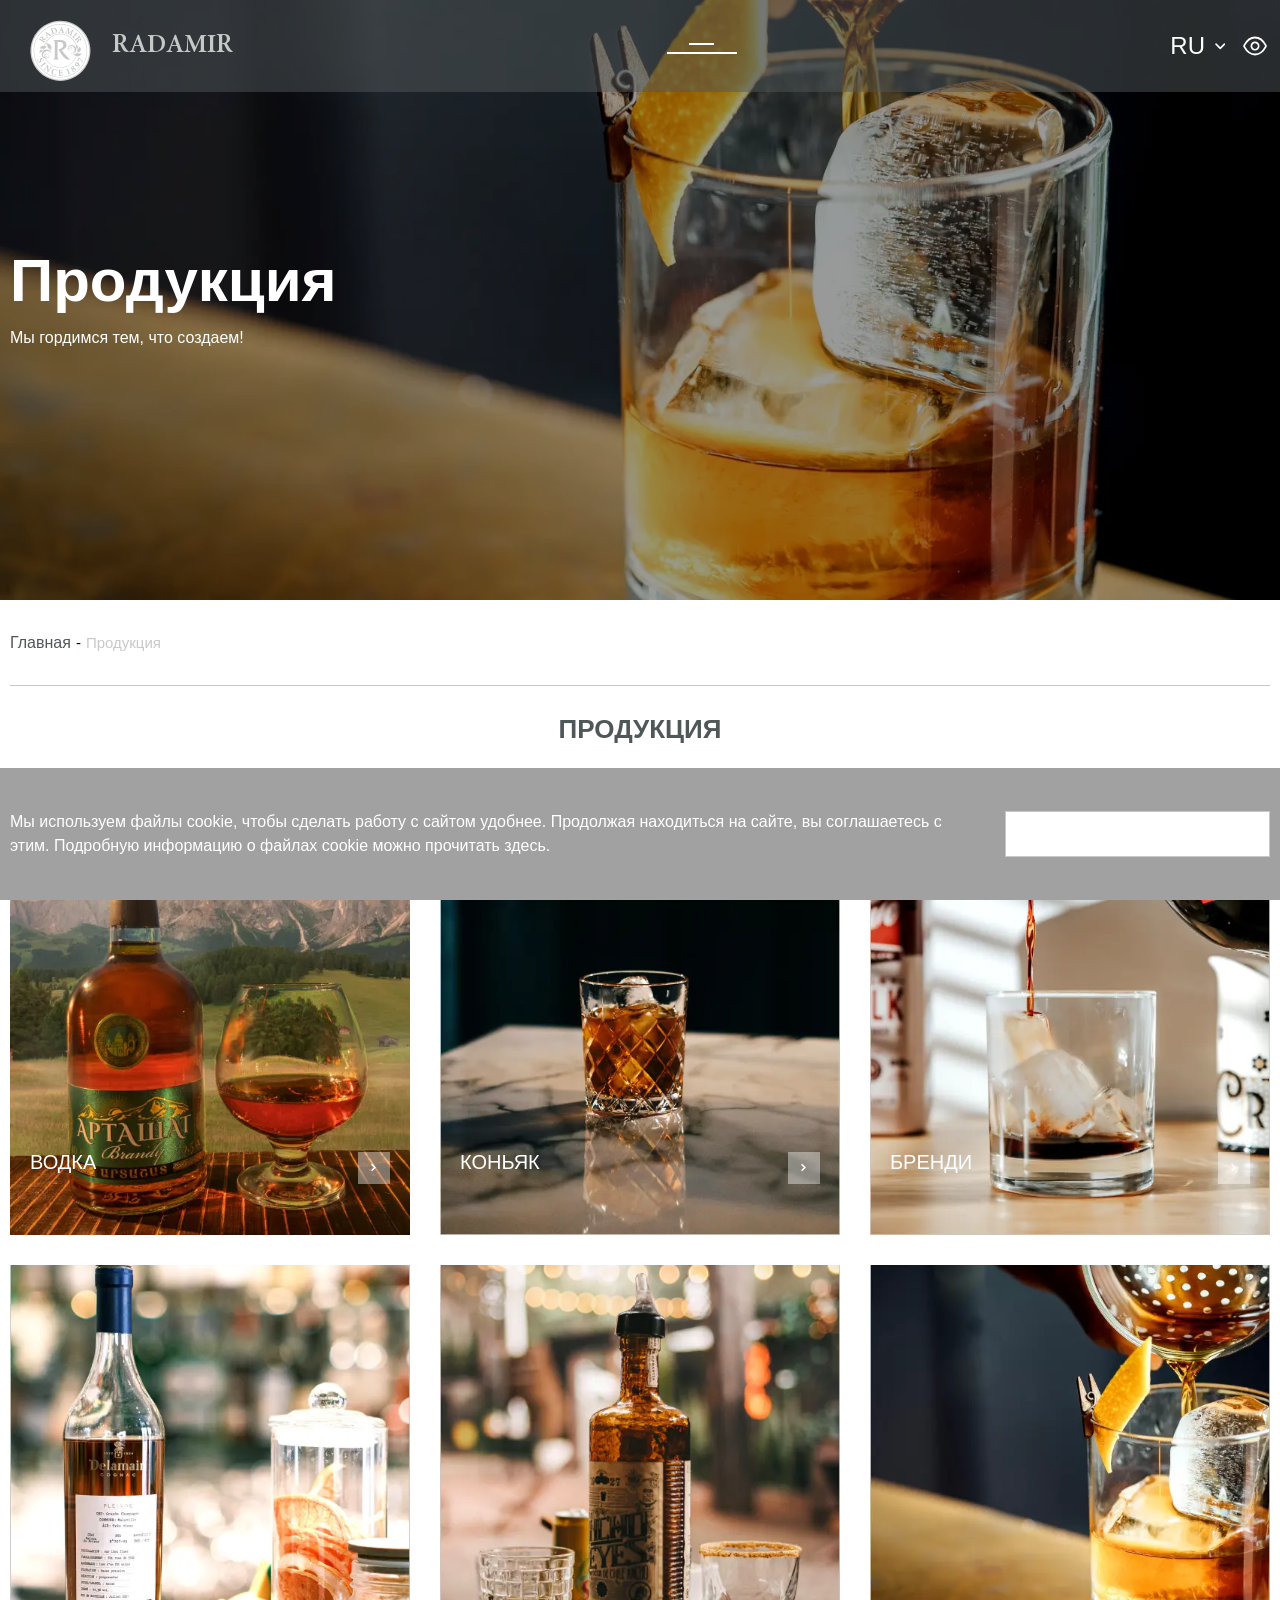
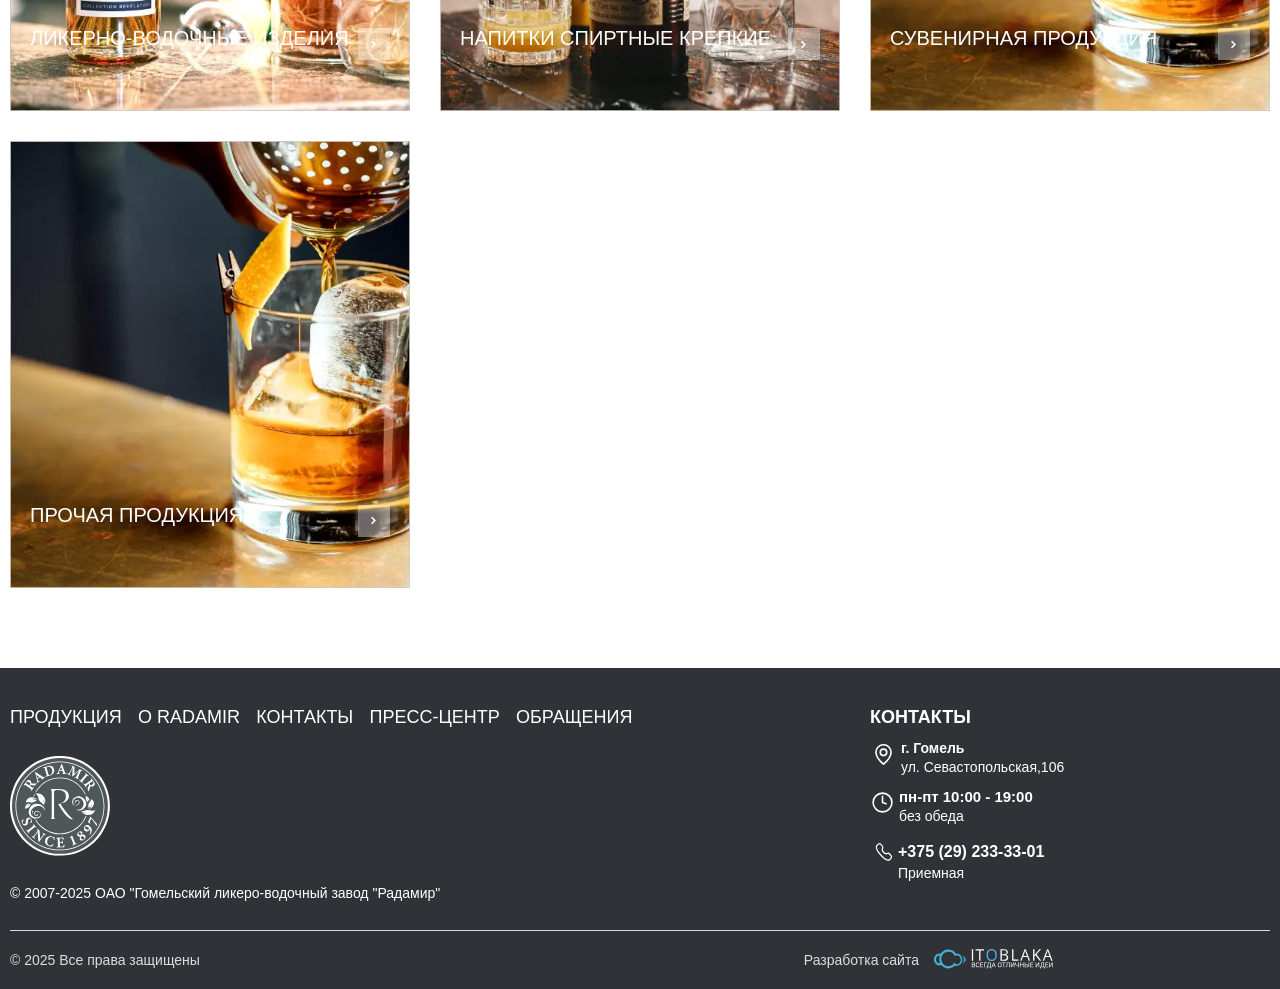
==== commit dd2664be: "Update production.html" ====
--- a/production.html
+++ b/production.html
@@ -150,7 +150,7 @@
 
 																<div class="hover__bg">
 																	<div class="hover__overlay"></div>
-																	<img src="img/directions/artashat.webp.webp" alt="projects image">
+																	<img src="img/directions/artashat.webp" alt="projects image">
 																</div>
 
 																<div class="hover__wrapper">
@@ -1367,4 +1367,4 @@
 
 </body>
 
-</html>+</html>
